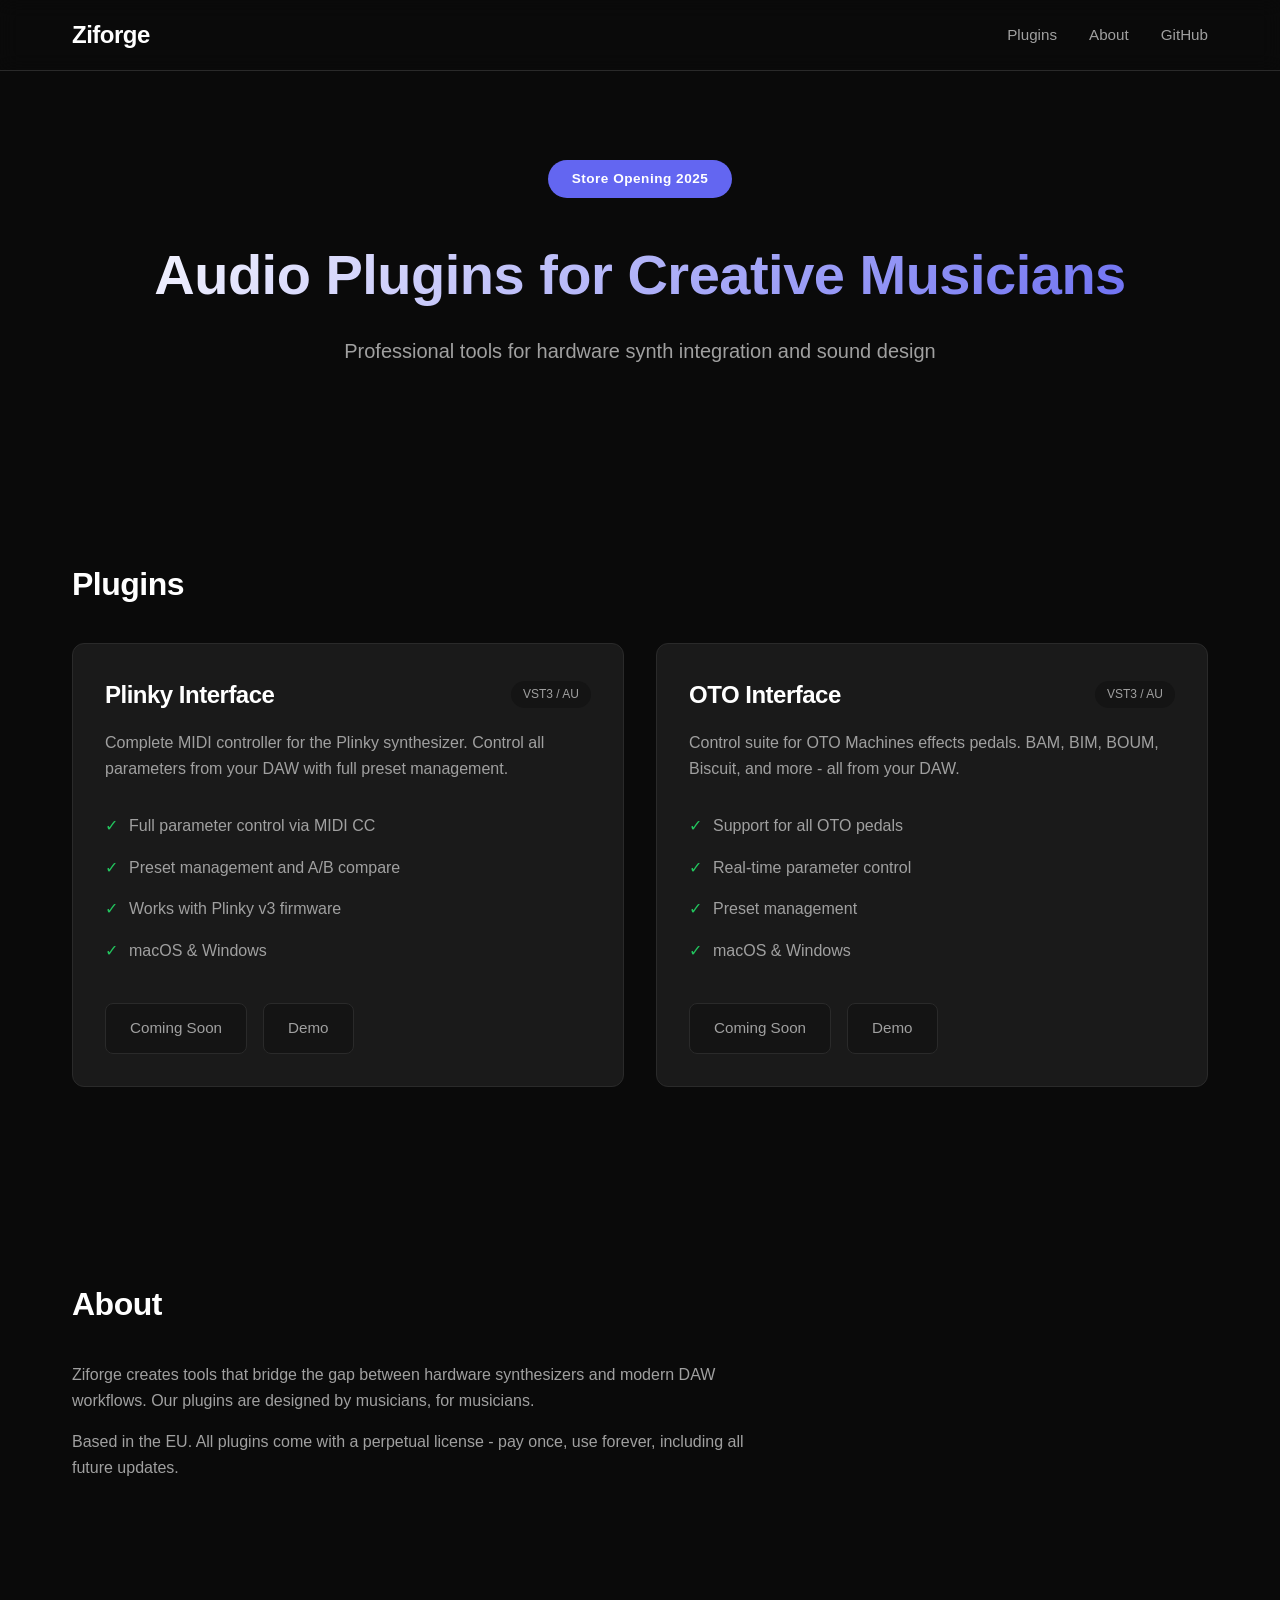
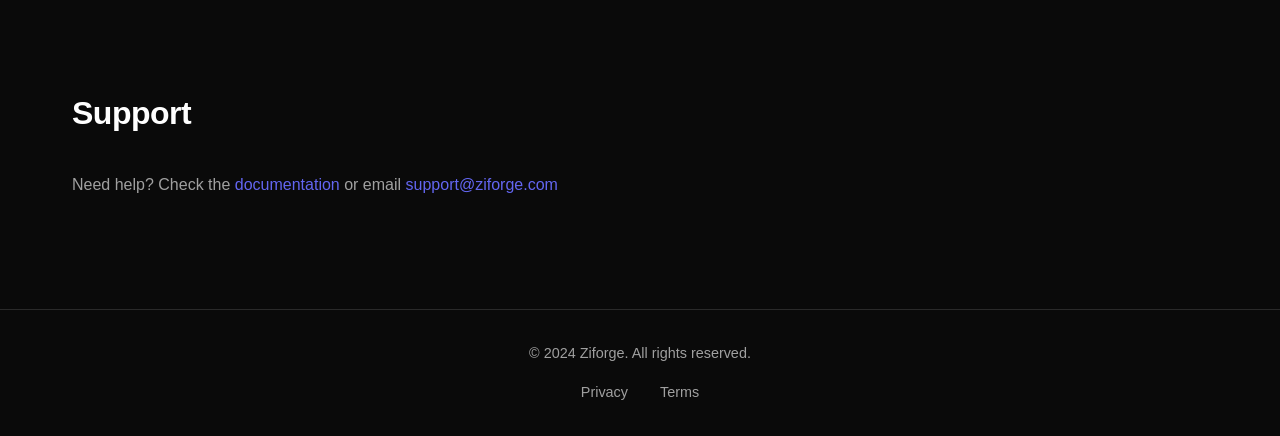
==== index.html @ 27212cb1 "Initial website - Coming Soon - Landing page for Ziforge audio plugins - Plinky Interface and OTO In" ====
<!DOCTYPE html>
<html lang="en">
<head>
    <meta charset="UTF-8">
    <meta name="viewport" content="width=device-width, initial-scale=1.0">
    <title>Ziforge - Audio Plugins</title>
    <meta name="description" content="Professional audio plugins for music production. Plinky Interface, OTO Interface, and more.">
    <link rel="stylesheet" href="style.css">
    <link rel="icon" type="image/svg+xml" href="favicon.svg">
</head>
<body>
    <header>
        <nav>
            <a href="/" class="logo">Ziforge</a>
            <div class="nav-links">
                <a href="#plugins">Plugins</a>
                <a href="#about">About</a>
                <a href="https://github.com/Ziforge" target="_blank">GitHub</a>
            </div>
        </nav>
    </header>

    <main>
        <section class="hero">
            <div class="coming-soon-banner">Store Opening 2025</div>
            <h1>Audio Plugins for Creative Musicians</h1>
            <p>Professional tools for hardware synth integration and sound design</p>
        </section>

        <section id="plugins" class="plugins">
            <h2>Plugins</h2>

            <div class="plugin-grid">
                <!-- Plinky Interface -->
                <div class="plugin-card">
                    <div class="plugin-header">
                        <h3>Plinky Interface</h3>
                        <span class="badge">VST3 / AU</span>
                    </div>
                    <p class="plugin-description">
                        Complete MIDI controller for the Plinky synthesizer.
                        Control all parameters from your DAW with full preset management.
                    </p>
                    <ul class="features">
                        <li>Full parameter control via MIDI CC</li>
                        <li>Preset management and A/B compare</li>
                        <li>Works with Plinky v3 firmware</li>
                        <li>macOS & Windows</li>
                    </ul>
                    <div class="plugin-actions">
                        <a href="#" class="btn btn-disabled" data-product="plinky">Coming Soon</a>
                        <a href="#" class="btn btn-secondary btn-disabled">Demo</a>
                    </div>
                </div>

                <!-- OTO Interface -->
                <div class="plugin-card">
                    <div class="plugin-header">
                        <h3>OTO Interface</h3>
                        <span class="badge">VST3 / AU</span>
                    </div>
                    <p class="plugin-description">
                        Control suite for OTO Machines effects pedals.
                        BAM, BIM, BOUM, Biscuit, and more - all from your DAW.
                    </p>
                    <ul class="features">
                        <li>Support for all OTO pedals</li>
                        <li>Real-time parameter control</li>
                        <li>Preset management</li>
                        <li>macOS & Windows</li>
                    </ul>
                    <div class="plugin-actions">
                        <a href="#" class="btn btn-disabled" data-product="oto">Coming Soon</a>
                        <a href="#" class="btn btn-secondary btn-disabled">Demo</a>
                    </div>
                </div>
            </div>
        </section>

        <section id="about" class="about">
            <h2>About</h2>
            <p>
                Ziforge creates tools that bridge the gap between hardware synthesizers
                and modern DAW workflows. Our plugins are designed by musicians, for musicians.
            </p>
            <p>
                Based in the EU. All plugins come with a perpetual license -
                pay once, use forever, including all future updates.
            </p>
        </section>

        <section class="support">
            <h2>Support</h2>
            <p>
                Need help? Check the <a href="https://github.com/Ziforge">documentation</a>
                or email <a href="mailto:support@ziforge.com">support@ziforge.com</a>
            </p>
        </section>
    </main>

    <footer>
        <p>&copy; 2024 Ziforge. All rights reserved.</p>
        <div class="footer-links">
            <a href="/privacy">Privacy</a>
            <a href="/terms">Terms</a>
        </div>
    </footer>

    <!-- Store not live yet - Paddle.js will be added when ready -->
    <script>
        // All buttons are disabled - store not live yet
        // When ready to launch:
        // 1. Add Paddle.js: <script src="https://cdn.paddle.com/paddle/v2/paddle.js">
        // 2. Initialize with your client token
        // 3. Change btn-disabled to btn-primary
        // 4. Uncomment the checkout code below

        /*
        Paddle.Initialize({ token: 'your_client_token' });

        document.querySelectorAll('[data-product]').forEach(btn => {
            btn.addEventListener('click', (e) => {
                e.preventDefault();
                const product = e.target.dataset.product;
                const priceIds = {
                    plinky: 'pri_XXXXX',
                    oto: 'pri_XXXXX'
                };
                Paddle.Checkout.open({
                    items: [{ priceId: priceIds[product], quantity: 1 }],
                    customData: {
                        plugin: product,
                        product_name: product === 'plinky' ? 'Plinky Interface' : 'OTO Interface'
                    }
                });
            });
        });
        */
    </script>
</body>
</html>
---- style.css ----
/* Ziforge - Clean, Modern Plugin Website */

:root {
    --bg-primary: #0a0a0a;
    --bg-secondary: #141414;
    --bg-card: #1a1a1a;
    --text-primary: #ffffff;
    --text-secondary: #a0a0a0;
    --accent: #6366f1;
    --accent-hover: #818cf8;
    --border: #2a2a2a;
    --success: #22c55e;
}

* {
    margin: 0;
    padding: 0;
    box-sizing: border-box;
}

html {
    scroll-behavior: smooth;
}

body {
    font-family: -apple-system, BlinkMacSystemFont, 'Segoe UI', Roboto, Oxygen, Ubuntu, sans-serif;
    background: var(--bg-primary);
    color: var(--text-primary);
    line-height: 1.6;
}

a {
    color: var(--accent);
    text-decoration: none;
    transition: color 0.2s;
}

a:hover {
    color: var(--accent-hover);
}

/* Navigation */
header {
    position: fixed;
    top: 0;
    left: 0;
    right: 0;
    z-index: 100;
    background: rgba(10, 10, 10, 0.9);
    backdrop-filter: blur(10px);
    border-bottom: 1px solid var(--border);
}

nav {
    max-width: 1200px;
    margin: 0 auto;
    padding: 1rem 2rem;
    display: flex;
    justify-content: space-between;
    align-items: center;
}

.logo {
    font-size: 1.5rem;
    font-weight: 700;
    color: var(--text-primary);
    letter-spacing: -0.5px;
}

.nav-links {
    display: flex;
    gap: 2rem;
}

.nav-links a {
    color: var(--text-secondary);
    font-size: 0.95rem;
}

.nav-links a:hover {
    color: var(--text-primary);
}

/* Main content */
main {
    max-width: 1200px;
    margin: 0 auto;
    padding: 0 2rem;
}

section {
    padding: 6rem 0;
}

h1, h2, h3 {
    font-weight: 600;
    letter-spacing: -0.5px;
}

h2 {
    font-size: 2rem;
    margin-bottom: 2rem;
}

/* Hero */
.hero {
    padding-top: 10rem;
    text-align: center;
}

.hero h1 {
    font-size: 3.5rem;
    margin-bottom: 1rem;
    background: linear-gradient(135deg, var(--text-primary), var(--accent));
    -webkit-background-clip: text;
    -webkit-text-fill-color: transparent;
    background-clip: text;
}

.hero p {
    font-size: 1.25rem;
    color: var(--text-secondary);
    max-width: 600px;
    margin: 0 auto;
}

/* Plugin Grid */
.plugin-grid {
    display: grid;
    grid-template-columns: repeat(auto-fit, minmax(350px, 1fr));
    gap: 2rem;
}

.plugin-card {
    background: var(--bg-card);
    border: 1px solid var(--border);
    border-radius: 12px;
    padding: 2rem;
    transition: transform 0.2s, border-color 0.2s;
}

.plugin-card:hover {
    transform: translateY(-4px);
    border-color: var(--accent);
}

.plugin-header {
    display: flex;
    justify-content: space-between;
    align-items: center;
    margin-bottom: 1rem;
}

.plugin-header h3 {
    font-size: 1.5rem;
}

.badge {
    background: var(--bg-secondary);
    color: var(--text-secondary);
    padding: 0.25rem 0.75rem;
    border-radius: 20px;
    font-size: 0.75rem;
    font-weight: 500;
}

.plugin-description {
    color: var(--text-secondary);
    margin-bottom: 1.5rem;
}

.features {
    list-style: none;
    margin-bottom: 2rem;
}

.features li {
    padding: 0.5rem 0;
    padding-left: 1.5rem;
    position: relative;
    color: var(--text-secondary);
}

.features li::before {
    content: "✓";
    position: absolute;
    left: 0;
    color: var(--success);
}

.plugin-actions {
    display: flex;
    gap: 1rem;
}

/* Buttons */
.btn {
    display: inline-block;
    padding: 0.75rem 1.5rem;
    border-radius: 8px;
    font-weight: 500;
    font-size: 0.95rem;
    transition: all 0.2s;
    cursor: pointer;
    border: none;
}

.btn-primary {
    background: var(--accent);
    color: white;
}

.btn-primary:hover {
    background: var(--accent-hover);
    color: white;
}

.btn-secondary {
    background: transparent;
    border: 1px solid var(--border);
    color: var(--text-primary);
}

.btn-secondary:hover {
    border-color: var(--text-secondary);
    background: var(--bg-secondary);
    color: var(--text-primary);
}

.btn-disabled {
    background: var(--bg-secondary);
    color: var(--text-secondary);
    cursor: not-allowed;
    pointer-events: none;
    border: 1px solid var(--border);
}

/* Coming Soon Banner */
.coming-soon-banner {
    display: inline-block;
    background: var(--accent);
    color: white;
    padding: 0.5rem 1.5rem;
    border-radius: 20px;
    font-size: 0.85rem;
    font-weight: 600;
    margin-bottom: 2rem;
    letter-spacing: 0.5px;
}

/* About & Support */
.about, .support {
    max-width: 700px;
}

.about p, .support p {
    color: var(--text-secondary);
    margin-bottom: 1rem;
}

/* Footer */
footer {
    border-top: 1px solid var(--border);
    padding: 2rem;
    text-align: center;
    color: var(--text-secondary);
    font-size: 0.9rem;
}

.footer-links {
    margin-top: 1rem;
    display: flex;
    justify-content: center;
    gap: 2rem;
}

.footer-links a {
    color: var(--text-secondary);
}

/* Responsive */
@media (max-width: 768px) {
    .hero h1 {
        font-size: 2.5rem;
    }

    .hero p {
        font-size: 1rem;
    }

    .plugin-grid {
        grid-template-columns: 1fr;
    }

    nav {
        padding: 1rem;
    }

    .nav-links {
        gap: 1rem;
    }

    section {
        padding: 4rem 0;
    }
}
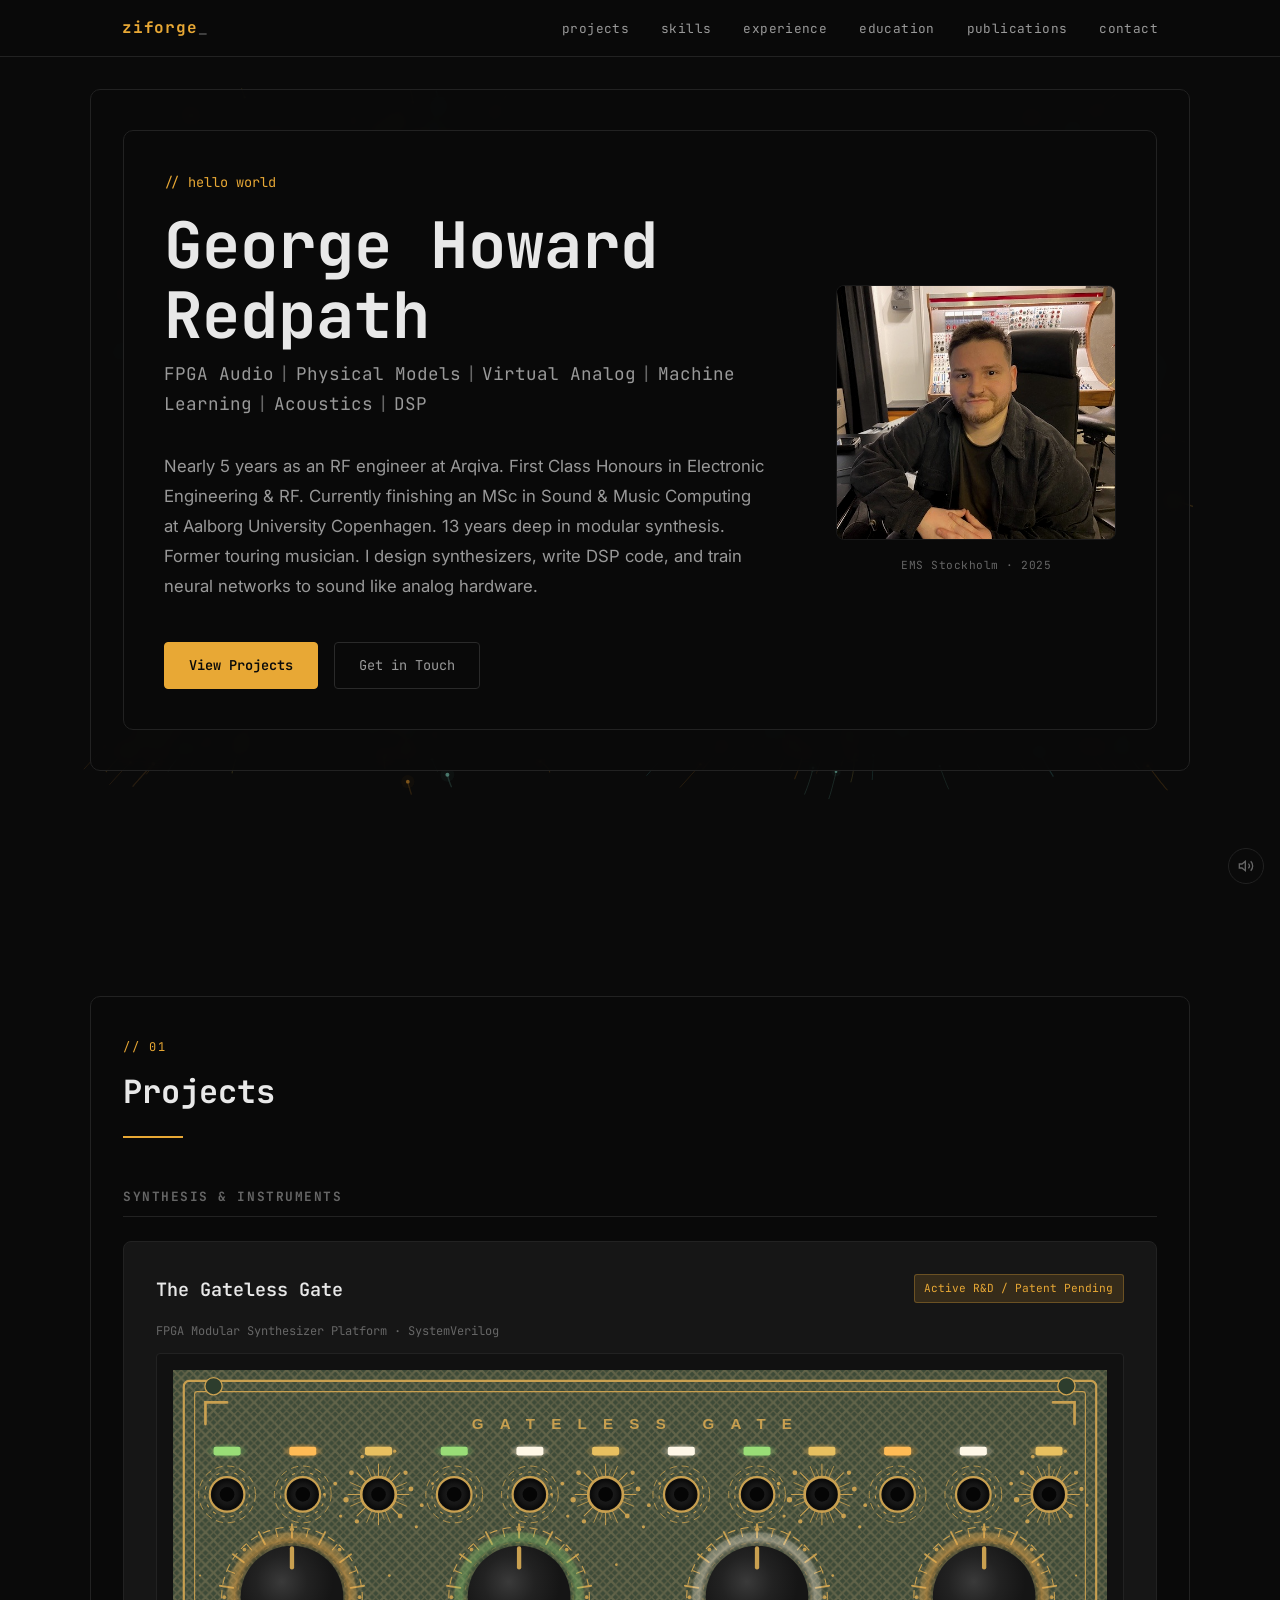
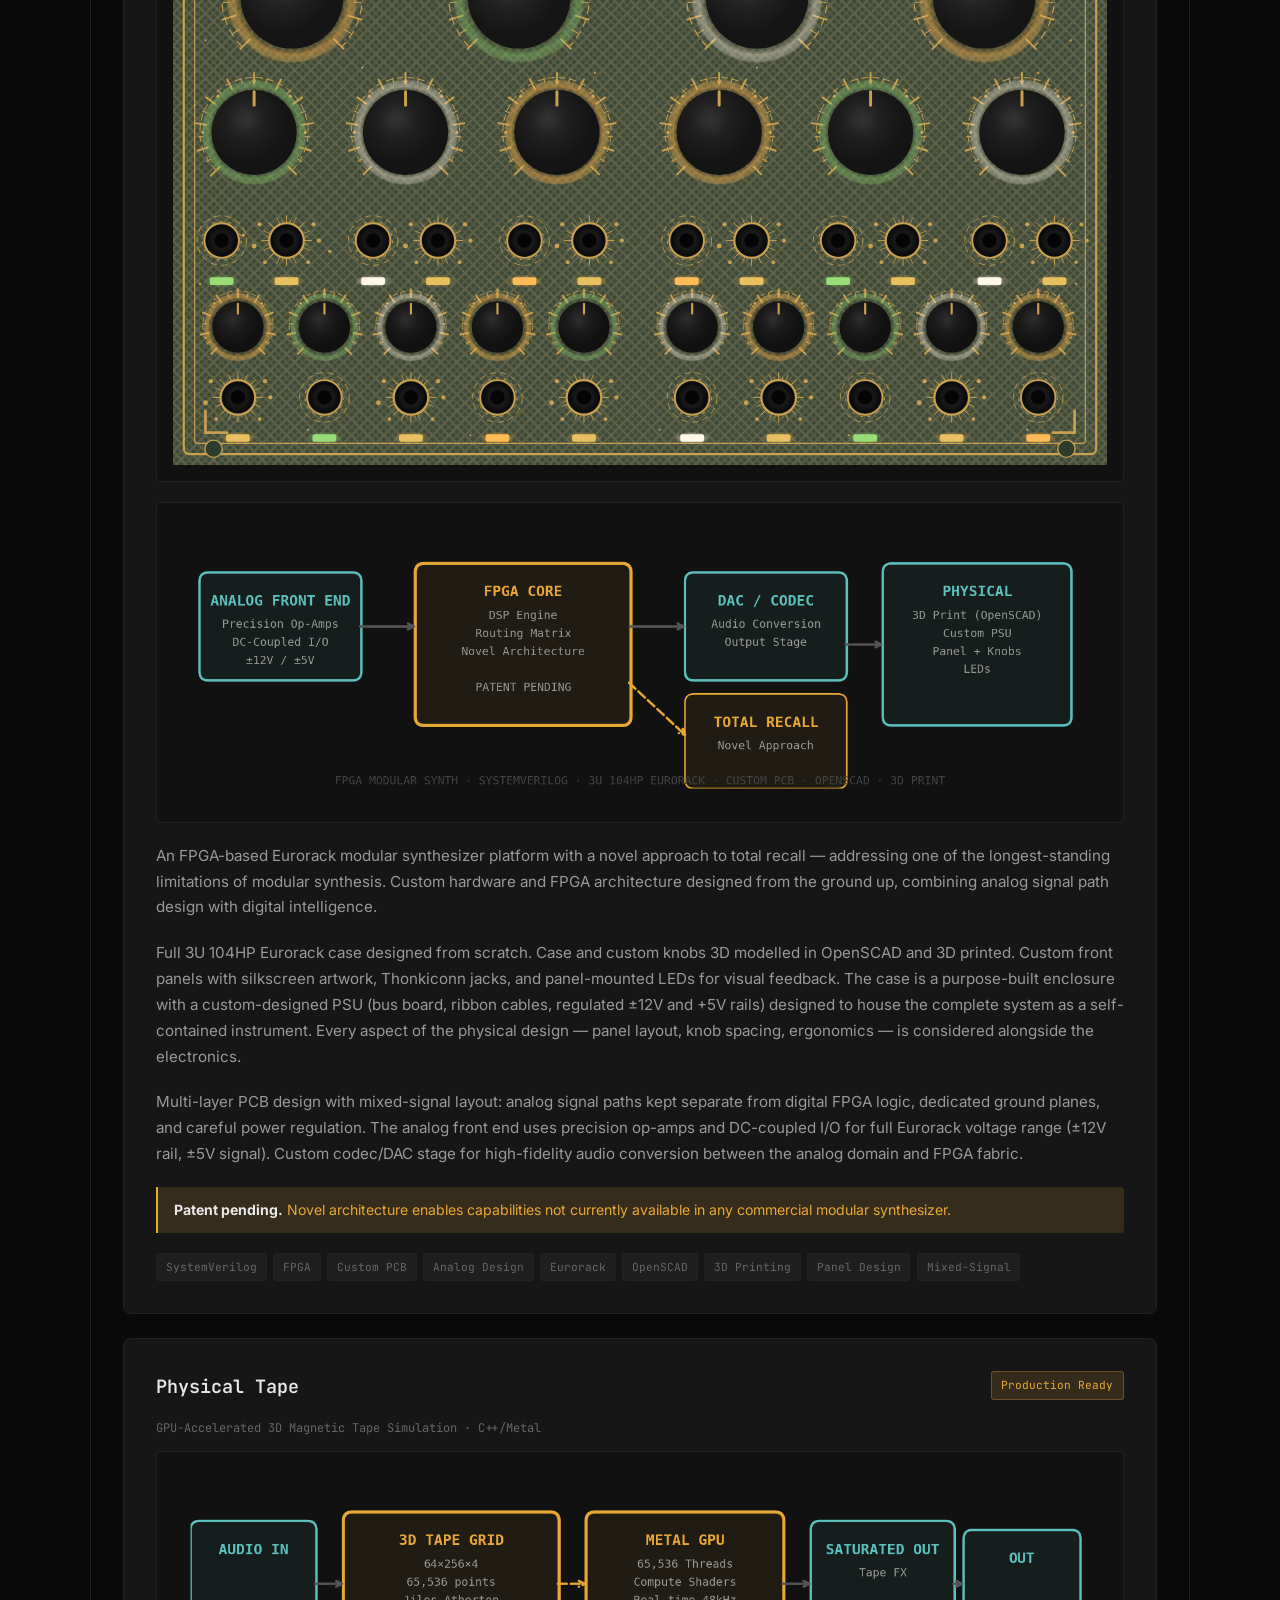
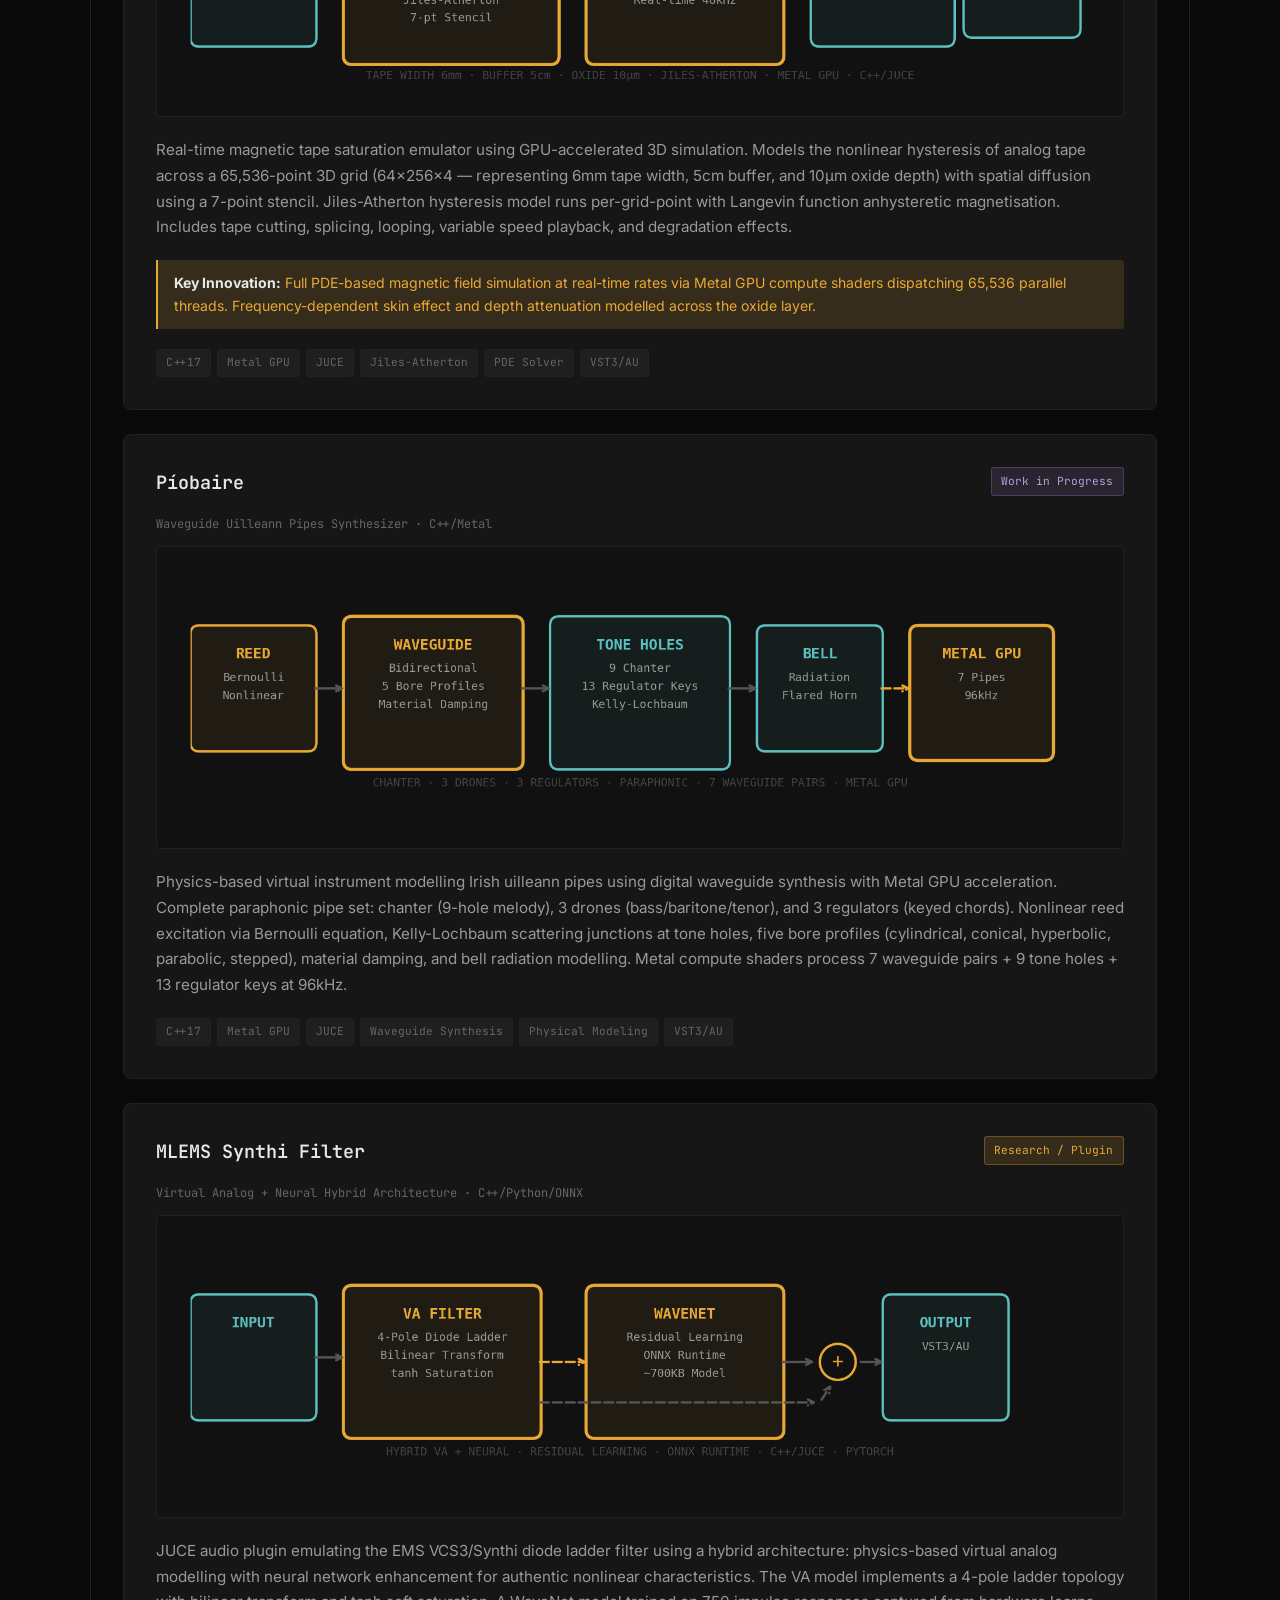
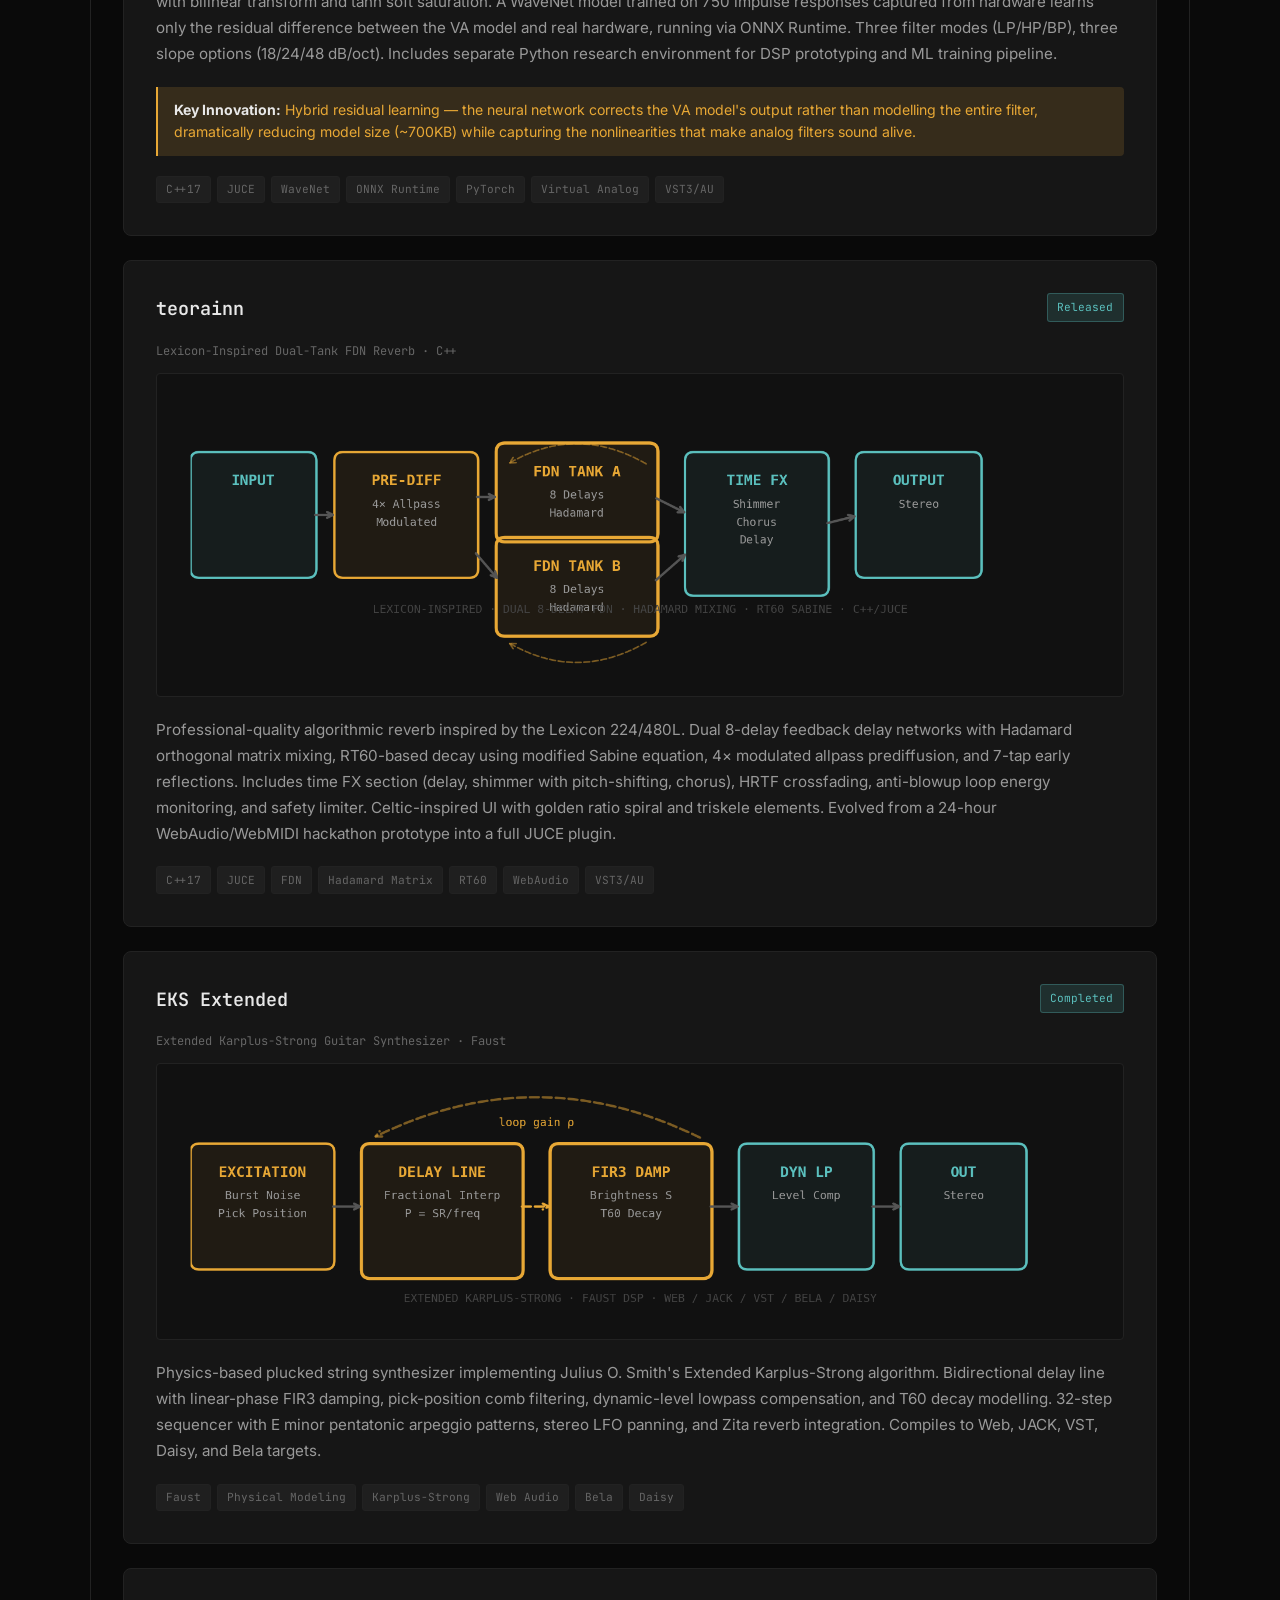
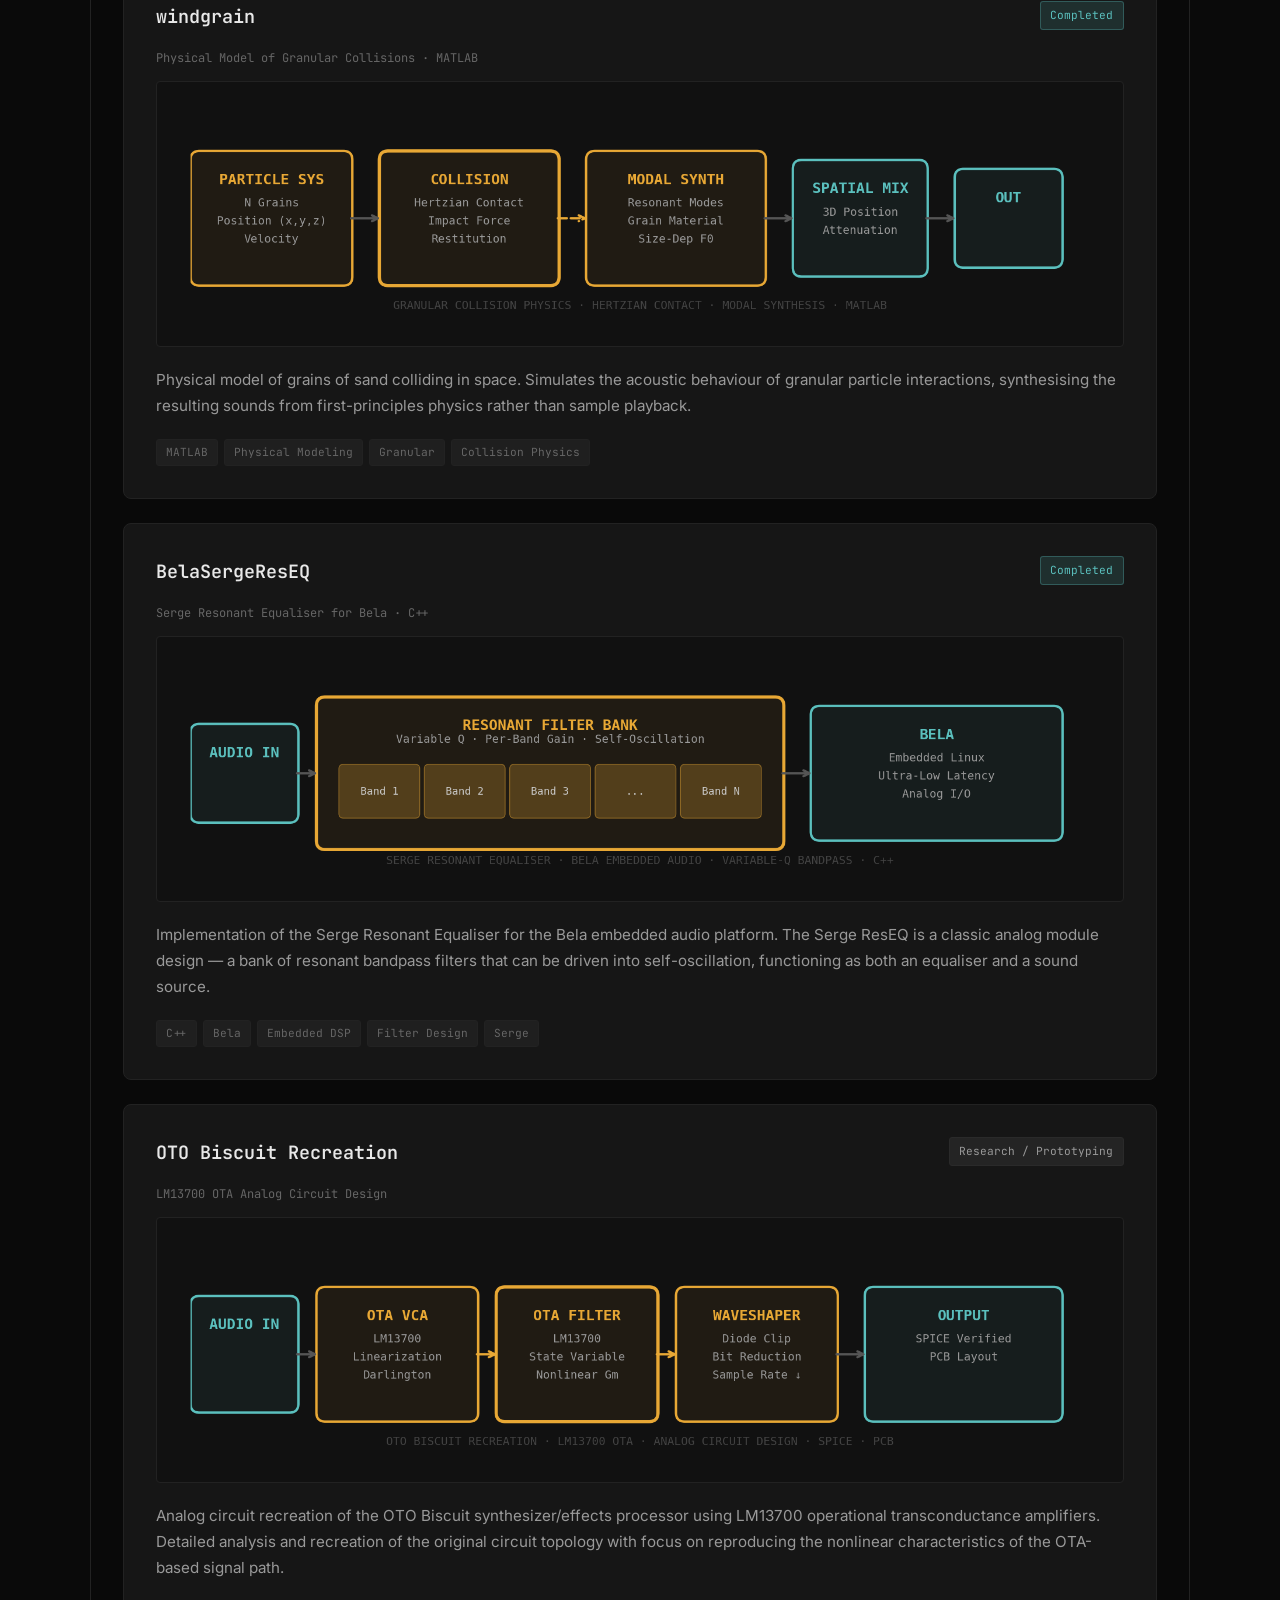
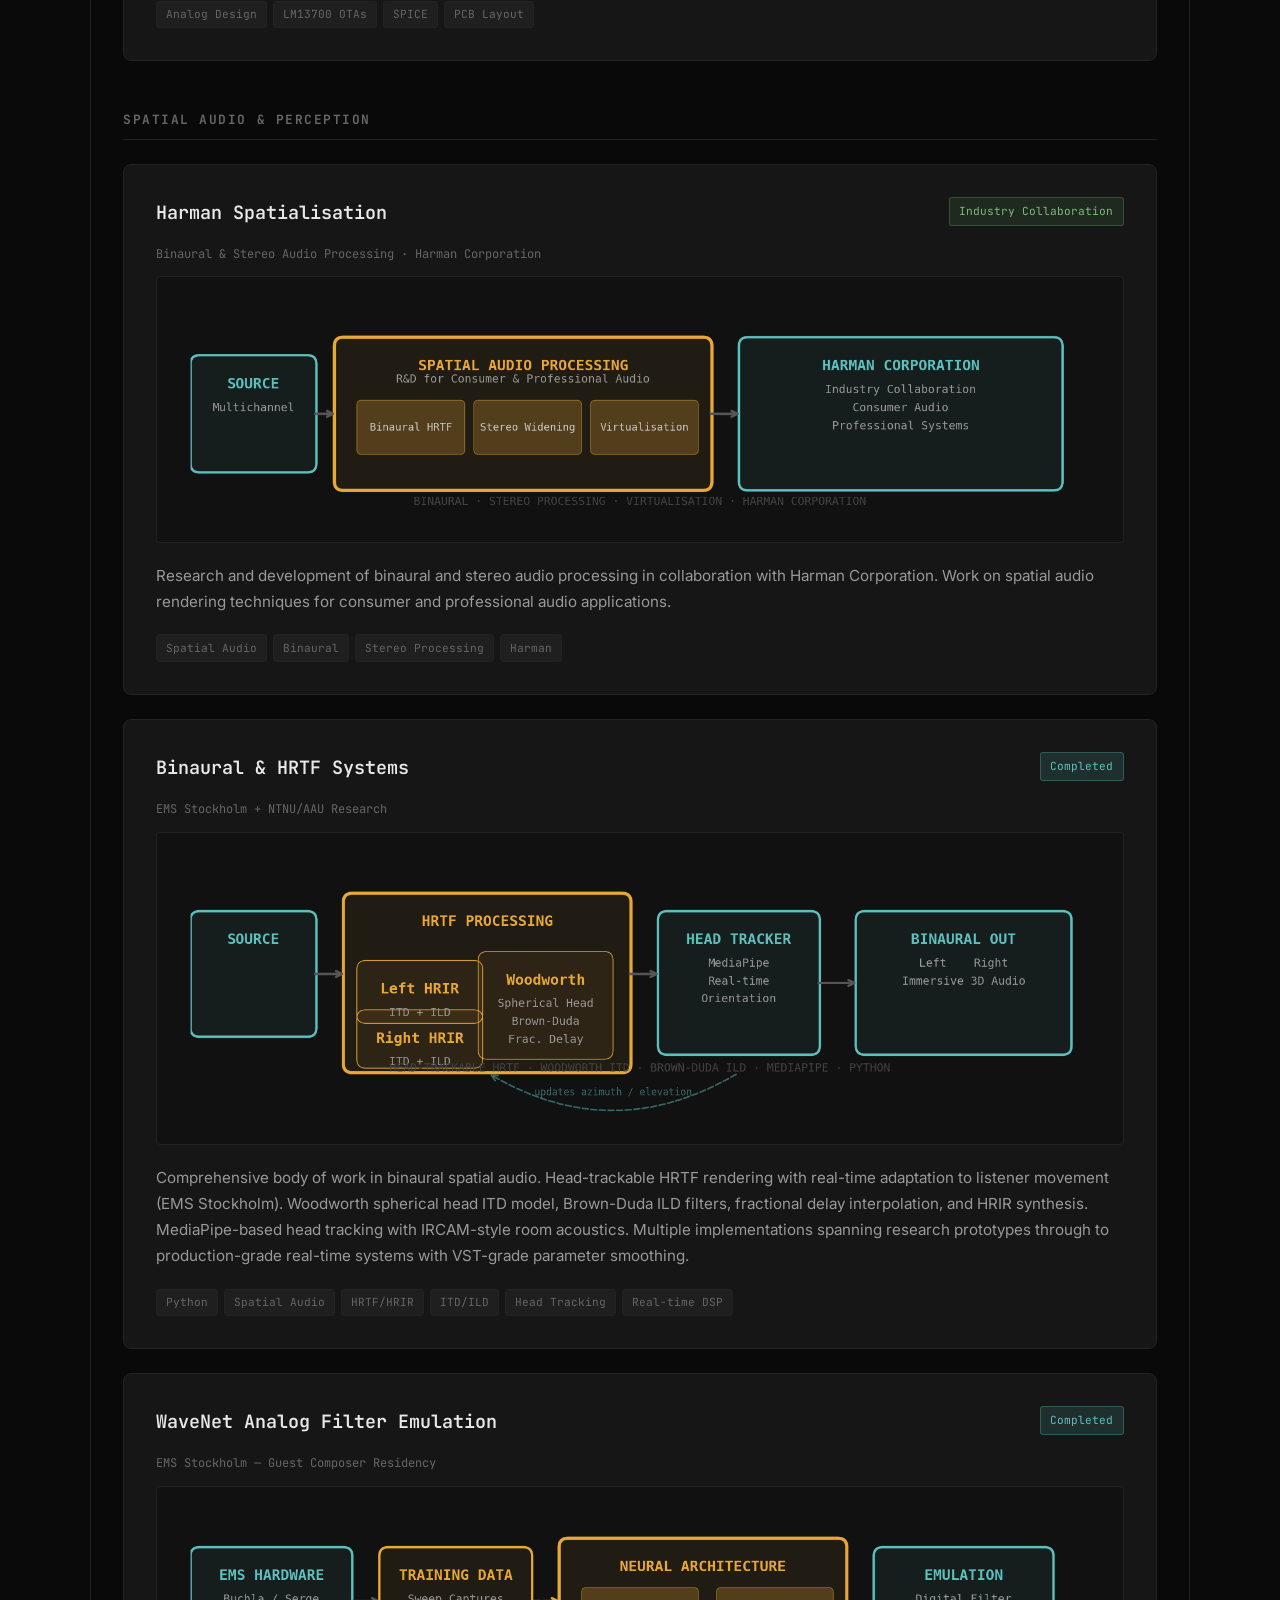
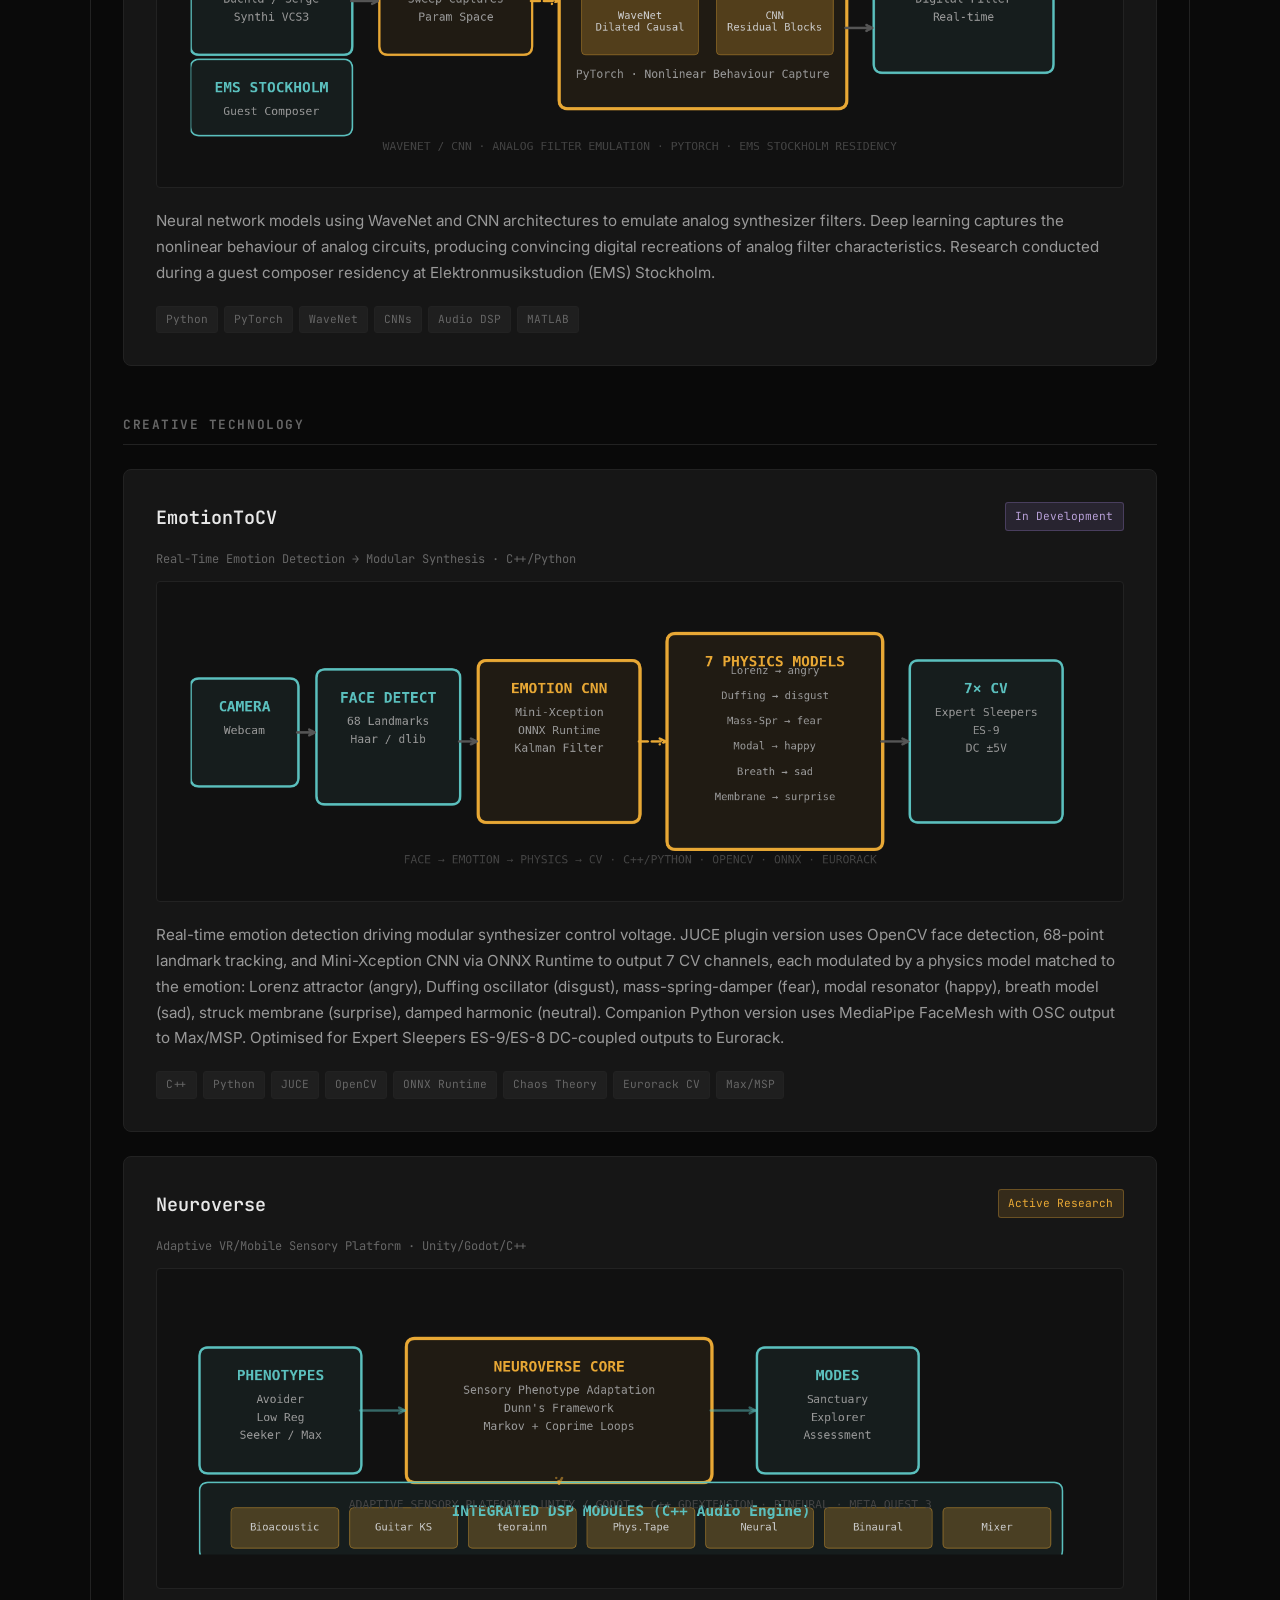
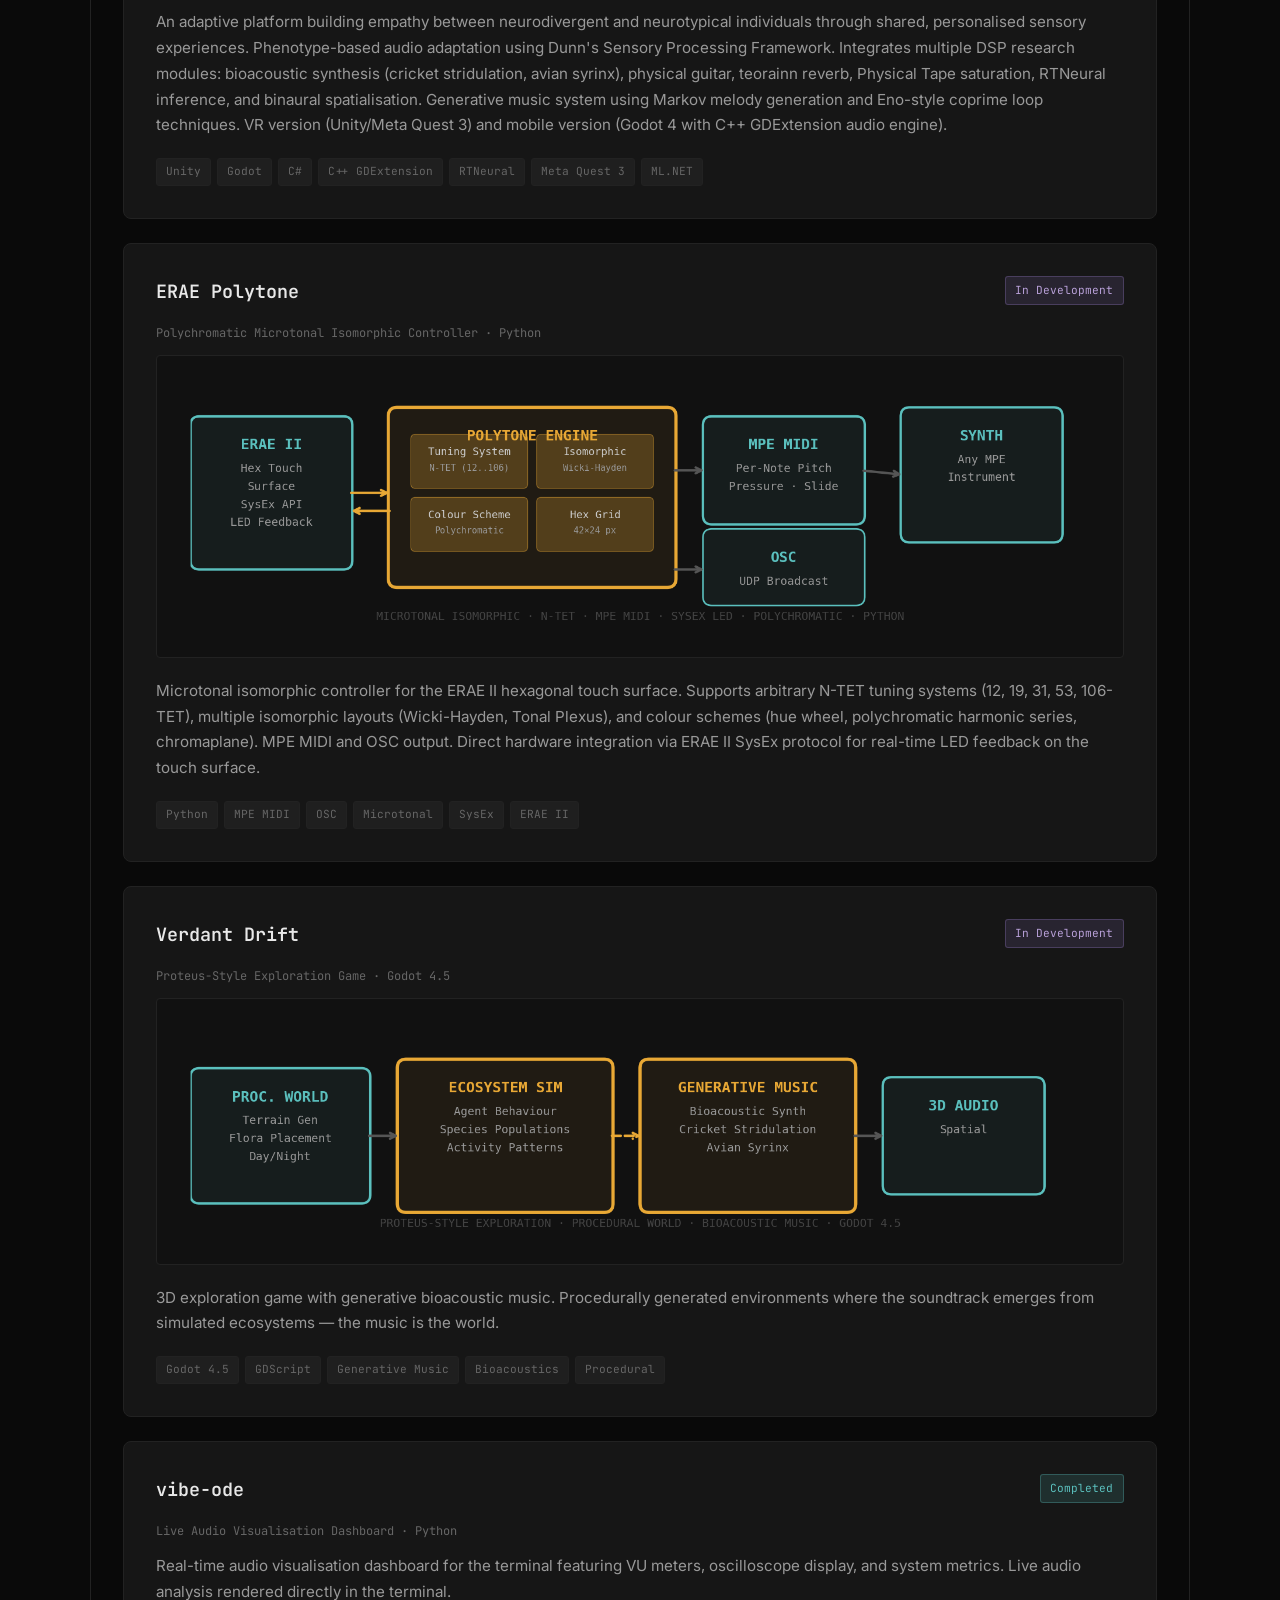
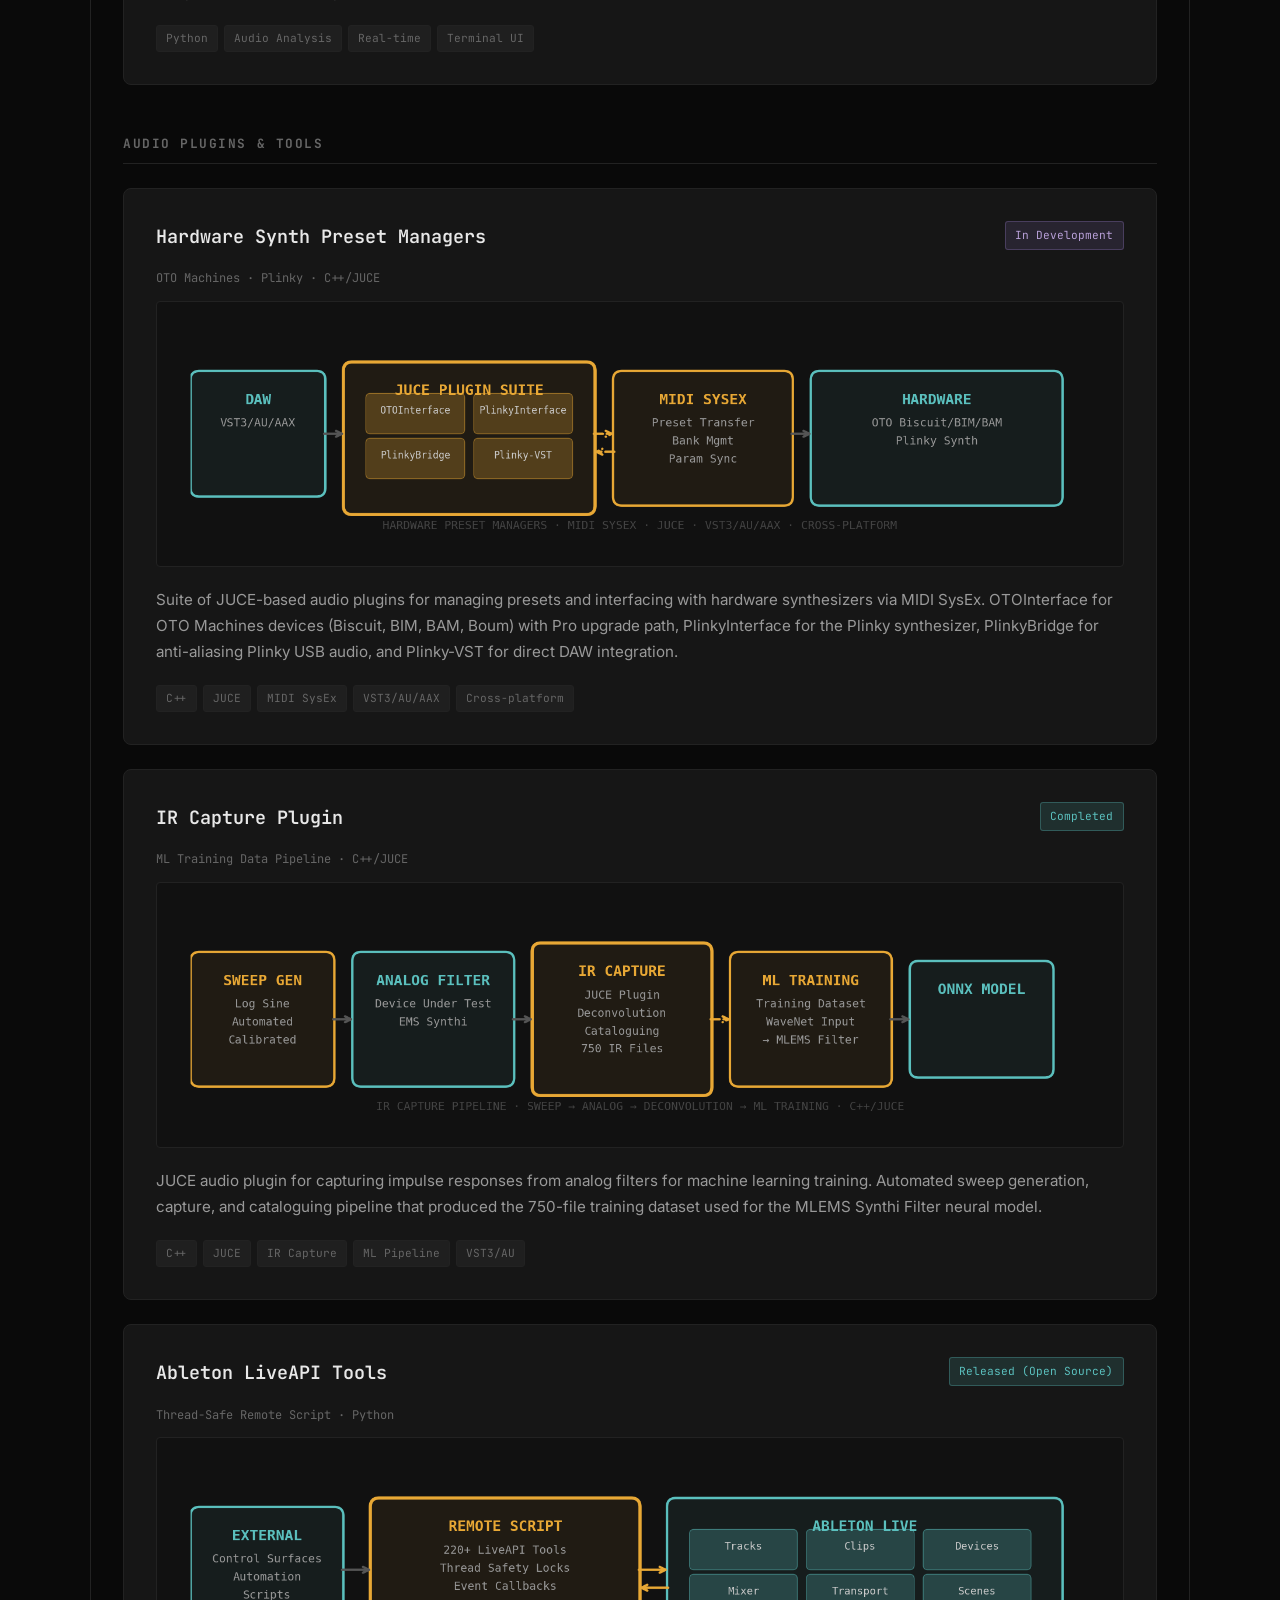
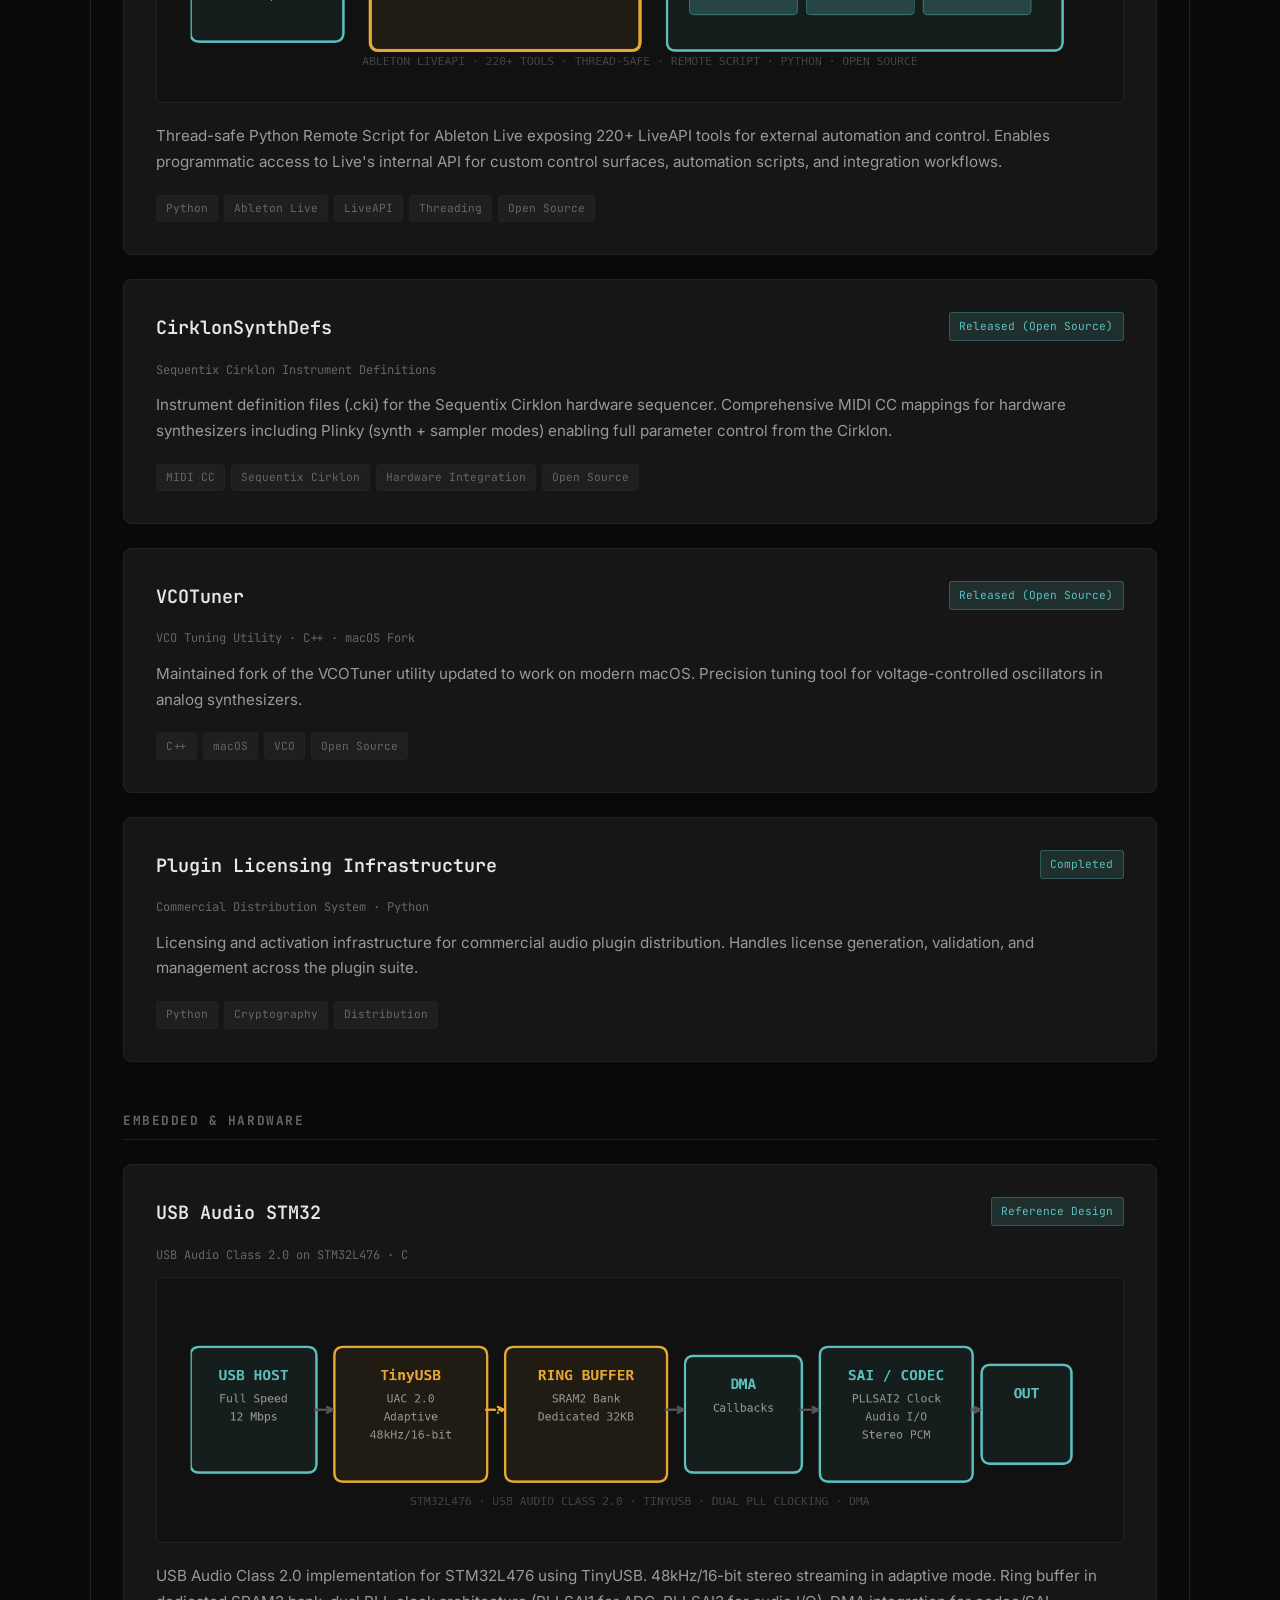
==== commit 0d710766: "Initial commit: portfolio site with boid flocking + physical audio synthesis Dark-themed portfolio s" ====
--- a/index.html
+++ b/index.html
@@ -1,141 +1,1677 @@
 <!DOCTYPE html>
 <html lang="en">
 <head>
-    <meta charset="UTF-8">
-    <meta name="viewport" content="width=device-width, initial-scale=1.0">
-    <title>Ziforge - Audio Plugins</title>
-    <meta name="description" content="Professional audio plugins for music production. Plinky Interface, OTO Interface, and more.">
-    <link rel="stylesheet" href="style.css">
-    <link rel="icon" type="image/svg+xml" href="favicon.svg">
+  <meta charset="UTF-8">
+  <meta name="viewport" content="width=device-width, initial-scale=1.0">
+  <title>George Howard Redpath — FPGA Audio Engineer | DSP Researcher | Instrument Designer</title>
+  <meta name="description" content="Portfolio of George Howard Redpath — FPGA audio engineering, DSP research, physical modeling synthesis, and instrument design.">
+
+  <!-- Fonts -->
+  <link rel="preconnect" href="https://fonts.googleapis.com">
+  <link rel="preconnect" href="https://fonts.gstatic.com" crossorigin>
+  <link href="https://fonts.googleapis.com/css2?family=Inter:wght@400;500;600&family=JetBrains+Mono:wght@400;500;600;700&display=swap" rel="stylesheet">
+
+  <!-- Styles -->
+  <link rel="stylesheet" href="style.css">
+
+  <!-- Favicon (replace with your own) -->
+  <link rel="icon" href="data:image/svg+xml,<svg xmlns='http://www.w3.org/2000/svg' viewBox='0 0 100 100'><text y='.9em' font-size='90'>⚡</text></svg>">
 </head>
 <body>
-    <header>
-        <nav>
-            <a href="/" class="logo">Ziforge</a>
-            <div class="nav-links">
-                <a href="#plugins">Plugins</a>
-                <a href="#about">About</a>
-                <a href="https://github.com/Ziforge" target="_blank">GitHub</a>
-            </div>
-        </nav>
-    </header>
-
-    <main>
-        <section class="hero">
-            <div class="coming-soon-banner">Store Opening 2025</div>
-            <h1>Audio Plugins for Creative Musicians</h1>
-            <p>Professional tools for hardware synth integration and sound design</p>
-        </section>
-
-        <section id="plugins" class="plugins">
-            <h2>Plugins</h2>
-
-            <div class="plugin-grid">
-                <!-- Plinky Interface -->
-                <div class="plugin-card">
-                    <div class="plugin-header">
-                        <h3>Plinky Interface</h3>
-                        <span class="badge">VST3 / AU</span>
-                    </div>
-                    <p class="plugin-description">
-                        Complete MIDI controller for the Plinky synthesizer.
-                        Control all parameters from your DAW with full preset management.
-                    </p>
-                    <ul class="features">
-                        <li>Full parameter control via MIDI CC</li>
-                        <li>Preset management and A/B compare</li>
-                        <li>Works with Plinky v3 firmware</li>
-                        <li>macOS & Windows</li>
-                    </ul>
-                    <div class="plugin-actions">
-                        <a href="#" class="btn btn-disabled" data-product="plinky">Coming Soon</a>
-                        <a href="#" class="btn btn-secondary btn-disabled">Demo</a>
-                    </div>
-                </div>
-
-                <!-- OTO Interface -->
-                <div class="plugin-card">
-                    <div class="plugin-header">
-                        <h3>OTO Interface</h3>
-                        <span class="badge">VST3 / AU</span>
-                    </div>
-                    <p class="plugin-description">
-                        Control suite for OTO Machines effects pedals.
-                        BAM, BIM, BOUM, Biscuit, and more - all from your DAW.
-                    </p>
-                    <ul class="features">
-                        <li>Support for all OTO pedals</li>
-                        <li>Real-time parameter control</li>
-                        <li>Preset management</li>
-                        <li>macOS & Windows</li>
-                    </ul>
-                    <div class="plugin-actions">
-                        <a href="#" class="btn btn-disabled" data-product="oto">Coming Soon</a>
-                        <a href="#" class="btn btn-secondary btn-disabled">Demo</a>
-                    </div>
-                </div>
-            </div>
-        </section>
-
-        <section id="about" class="about">
-            <h2>About</h2>
-            <p>
-                Ziforge creates tools that bridge the gap between hardware synthesizers
-                and modern DAW workflows. Our plugins are designed by musicians, for musicians.
-            </p>
-            <p>
-                Based in the EU. All plugins come with a perpetual license -
-                pay once, use forever, including all future updates.
-            </p>
-        </section>
-
-        <section class="support">
-            <h2>Support</h2>
-            <p>
-                Need help? Check the <a href="https://github.com/Ziforge">documentation</a>
-                or email <a href="mailto:support@ziforge.com">support@ziforge.com</a>
-            </p>
-        </section>
-    </main>
-
-    <footer>
-        <p>&copy; 2024 Ziforge. All rights reserved.</p>
-        <div class="footer-links">
-            <a href="/privacy">Privacy</a>
-            <a href="/terms">Terms</a>
-        </div>
-    </footer>
-
-    <!-- Store not live yet - Paddle.js will be added when ready -->
-    <script>
-        // All buttons are disabled - store not live yet
-        // When ready to launch:
-        // 1. Add Paddle.js: <script src="https://cdn.paddle.com/paddle/v2/paddle.js">
-        // 2. Initialize with your client token
-        // 3. Change btn-disabled to btn-primary
-        // 4. Uncomment the checkout code below
-
-        /*
-        Paddle.Initialize({ token: 'your_client_token' });
-
-        document.querySelectorAll('[data-product]').forEach(btn => {
-            btn.addEventListener('click', (e) => {
-                e.preventDefault();
-                const product = e.target.dataset.product;
-                const priceIds = {
-                    plinky: 'pri_XXXXX',
-                    oto: 'pri_XXXXX'
-                };
-                Paddle.Checkout.open({
-                    items: [{ priceId: priceIds[product], quantity: 1 }],
-                    customData: {
-                        plugin: product,
-                        product_name: product === 'plinky' ? 'Plinky Interface' : 'OTO Interface'
-                    }
-                });
-            });
-        });
-        */
-    </script>
+
+  <!-- Background canvas -->
+  <canvas id="bg-canvas"></canvas>
+  <!-- Audio toggle -->
+  <button id="audio-toggle" title="Toggle sound" style="position:fixed;bottom:1rem;right:1rem;z-index:50;background:rgba(10,10,10,0.8);border:1px solid #222;border-radius:50%;width:36px;height:36px;display:flex;align-items:center;justify-content:center;cursor:pointer;color:#666;transition:color 0.2s,border-color 0.2s;">
+    <svg id="audio-icon" viewBox="0 0 24 24" width="16" height="16" fill="none" stroke="currentColor" stroke-width="2"><path d="M11 5L6 9H2v6h4l5 4V5z"/><path d="M19.07 4.93a10 10 0 010 14.14"/><path d="M15.54 8.46a5 5 0 010 7.07"/></svg>
+  </button>
+  <script>
+  (function(){
+    var canvas = document.getElementById('bg-canvas');
+    var ctx = canvas.getContext('2d');
+    var W, H, fc = 0;
+    var boids = [];
+    var callEffects = [];
+    var mouseX = -9999, mouseY = -9999;
+
+    // ===== BOID PARAMETERS =====
+    var COUNT = 350, TRAIL = 10;
+    var MAX_SPEED = 3.5, MAX_FORCE = 0.15;
+    var SEP_DIST = 30, ALI_DIST = 80, COH_DIST = 120;
+    var SEP_W = 2.0, ALI_W = 1.0, COH_W = 0.8;
+    var MOUSE_DIST = 250, MOUSE_W = 1.5;
+    var EDGE_M = 60, EDGE_F = 0.3;
+    var PI = Math.PI, TAU = PI * 2;
+
+    var COLORS = [[232,168,53],[210,140,40],[91,192,190],[120,200,180],[200,180,80],[180,120,50]];
+
+    // ===== BIRD SPECIES (from Verdant Drift Mindlin-Laje syrinx model) =====
+    var SPECIES = [
+      { name:'blackbird', freq:2200, dur:0.45,
+        alpha:function(t){ return 0.4 + Math.sin(t*25)*0.01; },
+        beta:function(t){ var e=t<0.1?t/0.1:t>0.85?(1-t)/0.15:1; return 0.45*e; }},
+      { name:'great_tit', freq:4500, dur:0.35,
+        alpha:function(t){ return (t*6%1)<0.4 ? 0.5 : 0.25; },
+        beta:function(t){ var p=t*6%1; var ne=p<0.35?Math.sin(p/0.35*PI):0; var e=t<0.08?t/0.08:t>0.9?(1-t)/0.1:1; return 0.4*ne*e; }},
+      { name:'wren', freq:5500, dur:0.5,
+        alpha:function(t){ return 0.45+Math.sin(t*350)*0.08; },
+        beta:function(t){ var e=t<0.05?t/0.05:t>0.8?(1-t)/0.2:1; return 0.5*e; }},
+      { name:'robin', freq:3800, dur:0.25,
+        alpha:function(t){ var n=Math.floor(t*5); var w=t*5%1; return [0.45,0.35,0.5,0.3,0.42][Math.min(n,4)]+Math.sin(w*TAU)*0.03; },
+        beta:function(t){ var n=Math.floor(t*5); var w=t*5%1; return [0.4,0.35,0.45,0.3,0.4][Math.min(n,4)]*Math.sin(w*PI); }},
+      { name:'wood_pigeon', freq:500, dur:0.7,
+        alpha:function(t){ var n=Math.floor(t*5); return [0.15,0.25,0.15,0.12,0.12][Math.min(n,4)]; },
+        beta:function(t){ var n=Math.floor(t*5); var w=t*5%1; return [0.3,0.5,0.3,0.25,0.25][Math.min(n,4)]*Math.sin(w*PI); }}
+    ];
+
+    // ===== AUDIO SYSTEM =====
+    var audioCtx=null, masterGain=null, audioReady=false, muted=false;
+    var birdBuffers=[], cricketBuf=null;
+    var lastBirdTime=0, lastCricketTime=0;
+
+    // Mindlin-Laje syrinx acceleration: dy/dt = -a*x - b*x*|x| - x^3 + b*g*sign(x)*y^2
+    function SA(x,y,a,b,g){ return -a*x - b*x*Math.abs(x) - x*x*x + b*g*(x>=0?1:-1)*y*y; }
+
+    function rk4Step(x,y,a,b,g,dt){
+      // Proper RK4 for coupled ODE: dx/dt=y, dy/dt=SA(x,y,a,b,g)
+      var k1x=y, k1y=SA(x,y,a,b,g);
+      var k2x=y+0.5*dt*k1y, k2y=SA(x+0.5*dt*k1x,y+0.5*dt*k1y,a,b,g);
+      var k3x=y+0.5*dt*k2y, k3y=SA(x+0.5*dt*k2x,y+0.5*dt*k2y,a,b,g);
+      var k4x=y+dt*k3y, k4y=SA(x+dt*k3x,y+dt*k3y,a,b,g);
+      return {
+        x: x+(dt/6)*(k1x+2*k2x+2*k3x+k4x),
+        y: y+(dt/6)*(k1y+2*k2y+2*k3y+k4y)
+      };
+    }
+
+    function synthBird(sp){
+      var sr=audioCtx.sampleRate, n=Math.floor(sp.dur*sr);
+      var buf=audioCtx.createBuffer(1,n,sr), data=buf.getChannelData(0);
+      // Single labium — dual labia with opposite phases cancel out
+      // Output velocity (y) not position, matching Godot model
+      var x=0.01, y=0, gamma=0.15, steps=8;
+      var peak=0;
+      for(var i=0;i<n;i++){
+        var t=i/n, alpha=sp.alpha(t), beta=sp.beta(t);
+        var omega=TAU*sp.freq, sdt=(1/sr)*omega/steps;
+        for(var s=0;s<steps;s++){
+          var r=rk4Step(x,y,alpha,beta,gamma,sdt);
+          x=r.x; y=r.y;
+        }
+        x=Math.max(-10,Math.min(10,x)); y=Math.max(-10,Math.min(10,y));
+        var env=1; if(t<0.08)env=t/0.08; if(t>0.85)env=(1-t)/0.15;
+        var sample=y*env;
+        sample+=(Math.random()-0.5)*0.005*beta;
+        data[i]=sample;
+        if(Math.abs(sample)>peak) peak=Math.abs(sample);
+      }
+      // Normalize to 0.5 peak
+      if(peak>0.001) for(var i=0;i<n;i++) data[i]*=0.5/peak;
+      // Fallback: if model produced silence, generate FM chirp
+      if(peak<=0.001){
+        for(var i=0;i<n;i++){
+          var t=i/n, env2=Math.sin(t*PI);
+          var mod=Math.sin(TAU*sp.freq*0.5*t*sp.dur+Math.sin(TAU*sp.freq*2*t*sp.dur)*0.3);
+          data[i]=mod*env2*0.4;
+        }
+      }
+      return buf;
+    }
+
+    function synthCricket(){
+      // Cricket stridulation: tooth-strike impulses through wing membrane resonator
+      // From Verdant Drift InsectStridulationModel — 4500Hz, Q=25, 4 pulses/chirp
+      var sr=audioCtx.sampleRate, dur=0.35, n=Math.floor(dur*sr);
+      var buf=audioCtx.createBuffer(1,n,sr), data=buf.getChannelData(0);
+      var wingF=4500+Math.random()*300, wingQ=25;
+      var w1=0,w2=0, pulses=4, pDur=dur/(pulses*2.5);
+      for(var i=0;i<n;i++){
+        var t=i/sr;
+        // Generate tooth-strike impulses
+        var imp=0, pIdx=Math.floor(t/pDur), within=(t%pDur)/pDur;
+        if(pIdx%2===0 && pIdx<pulses*2){
+          var filePos=(pIdx/2)/pulses;
+          if(within<0.15) imp=Math.sin(within/0.15*PI)*Math.sin(filePos*PI)*(0.8+Math.random()*0.4);
+        }
+        // Wing membrane bandpass resonator (biquad)
+        var om=TAU*wingF/sr, al=Math.sin(om)/(2*wingQ);
+        var b0=al/(1+al), b2=-al/(1+al), a1=-2*Math.cos(om)/(1+al), a2=(1-al)/(1+al);
+        var out=b0*imp+w1; w1=-a1*out+w2; w2=b2*imp-a2*out;
+        var cEnv=Math.sin(t/dur*PI); // chirp envelope
+        data[i]=Math.tanh(out*2)*0.5*cEnv;
+      }
+      return buf;
+    }
+
+    function initAudio(){
+      try{
+        audioCtx=new(window.AudioContext||window.webkitAudioContext)();
+        masterGain=audioCtx.createGain();
+        masterGain.gain.value=0.35;
+        masterGain.connect(audioCtx.destination);
+        audioCtx.resume();
+        // Generate 2 variations per bird species
+        for(var s=0;s<SPECIES.length;s++){
+          birdBuffers.push(synthBird(SPECIES[s]));
+          // Second variation with slight pitch shift
+          var sp2=Object.assign({},SPECIES[s]);
+          sp2.freq=SPECIES[s].freq*(0.92+Math.random()*0.16);
+          birdBuffers.push(synthBird(sp2));
+        }
+        // Generate 3 cricket variations
+        for(var c=0;c<3;c++) birdBuffers.push(null); // placeholder
+        cricketBuf=synthCricket();
+        audioReady=true;
+      }catch(e){}
+    }
+
+    function playBird(b){
+      if(!audioReady||muted)return;
+      var idx=Math.floor(Math.random()*SPECIES.length)*2+Math.floor(Math.random()*2);
+      if(!birdBuffers[idx])return;
+      var src=audioCtx.createBufferSource(); src.buffer=birdBuffers[idx];
+      var g=audioCtx.createGain(); g.gain.value=0.12+Math.random()*0.12;
+      var pan=audioCtx.createStereoPanner(); pan.pan.value=Math.max(-1,Math.min(1,(b.x/W)*2-1));
+      src.playbackRate.value=0.9+Math.random()*0.2;
+      src.connect(g); g.connect(pan); pan.connect(masterGain); src.start();
+      // Visual feedback
+      b.singing=90;
+      callEffects.push({x:b.x,y:b.y,frame:fc,color:b.color,type:'bird'});
+    }
+
+    function playCricket(cx,cy){
+      if(!audioReady||muted||!cricketBuf)return;
+      var src=audioCtx.createBufferSource(); src.buffer=cricketBuf;
+      var g=audioCtx.createGain(); g.gain.value=0.04+Math.random()*0.04;
+      var pan=audioCtx.createStereoPanner(); pan.pan.value=Math.max(-1,Math.min(1,(cx/W)*2-1));
+      src.playbackRate.value=0.85+Math.random()*0.3;
+      src.connect(g); g.connect(pan); pan.connect(masterGain); src.start();
+      callEffects.push({x:cx,y:cy,frame:fc,color:[91,192,190],type:'cricket'});
+    }
+
+    // Init audio on first interaction
+    // IMPORTANT: mousemove is NOT a user activation in Chrome — AudioContext stays suspended
+    // Must resume on click/keydown (actual user activations)
+    var audioInited=false;
+    function tryInitAudio(){
+      if(!audioInited){audioInited=true;initAudio();}
+      if(audioCtx && audioCtx.state==='suspended') audioCtx.resume();
+    }
+    document.addEventListener('click',tryInitAudio);
+    document.addEventListener('keydown',tryInitAudio,{once:true});
+
+    // Mute toggle
+    var toggleBtn=document.getElementById('audio-toggle');
+    if(toggleBtn) toggleBtn.addEventListener('click',function(e){
+      // Don't stopPropagation — let click bubble to tryInitAudio for AudioContext resume
+      muted=!muted;
+      if(masterGain) masterGain.gain.value=muted?0:0.35;
+      toggleBtn.style.color=muted?'#333':'#666';
+      toggleBtn.style.borderColor=muted?'#1a1a1a':'#222';
+    });
+
+    // ===== BOID CREATION =====
+    function makeBoid(){
+      var angle=Math.random()*TAU, spd=1+Math.random()*2;
+      var ci=Math.floor(Math.random()*COLORS.length);
+      var si=Math.floor(Math.random()*SPECIES.length);
+      return {
+        x:Math.random()*W, y:Math.random()*H,
+        vx:Math.cos(angle)*spd, vy:Math.sin(angle)*spd,
+        trail:[], color:COLORS[ci], size:1.5+Math.random()*1.5,
+        species:si, wingPhase:Math.random()*TAU,
+        singing:0
+      };
+    }
+
+    function resize(){
+      W=canvas.width=window.innerWidth; H=canvas.height=window.innerHeight;
+      var target=Math.min(COUNT,Math.floor((W*H)/3500));
+      while(boids.length<target)boids.push(makeBoid());
+      while(boids.length>target)boids.pop();
+    }
+
+    document.addEventListener('mousemove',function(e){mouseX=e.clientX;mouseY=e.clientY;},{passive:true});
+    document.addEventListener('mouseleave',function(){mouseX=-9999;mouseY=-9999;});
+
+    function limit(vx,vy,max){
+      var m=Math.sqrt(vx*vx+vy*vy);
+      if(m>max&&m>0){vx=(vx/m)*max;vy=(vy/m)*max;}
+      return{x:vx,y:vy};
+    }
+
+    // ===== MAIN LOOP =====
+    function frame(){
+      ctx.clearRect(0,0,W,H);
+      fc++;
+      var now=fc/60; // approximate seconds
+
+      for(var i=0;i<boids.length;i++){
+        var b=boids[i];
+        var sepX=0,sepY=0,sepN=0,aliX=0,aliY=0,aliN=0,cohX=0,cohY=0,cohN=0;
+
+        for(var j=0;j<boids.length;j++){
+          if(i===j)continue;
+          var o=boids[j], dx=b.x-o.x, dy=b.y-o.y;
+          var d=Math.sqrt(dx*dx+dy*dy);
+          if(d<SEP_DIST&&d>0){sepX+=dx/d/d;sepY+=dy/d/d;sepN++;}
+          if(d<ALI_DIST){aliX+=o.vx;aliY+=o.vy;aliN++;}
+          if(d<COH_DIST){cohX+=o.x;cohY+=o.y;cohN++;}
+        }
+
+        var ax=0,ay=0;
+        if(sepN>0){var s=limit(sepX,sepY,MAX_SPEED);ax+=s.x*SEP_W;ay+=s.y*SEP_W;}
+        if(aliN>0){var a2=limit(aliX/aliN-b.vx,aliY/aliN-b.vy,MAX_FORCE);ax+=a2.x*ALI_W;ay+=a2.y*ALI_W;}
+        if(cohN>0){var c2=limit(cohX/cohN-b.x,cohY/cohN-b.y,MAX_FORCE);ax+=c2.x*COH_W;ay+=c2.y*COH_W;}
+
+        var mdx=mouseX-b.x,mdy=mouseY-b.y,md=Math.sqrt(mdx*mdx+mdy*mdy);
+        if(md<MOUSE_DIST&&md>1){var mf=(1-md/MOUSE_DIST);ax+=(mdx/md)*mf*MOUSE_W;ay+=(mdy/md)*mf*MOUSE_W;}
+
+        if(b.x<EDGE_M)ax+=(EDGE_M-b.x)/EDGE_M*EDGE_F;
+        if(b.x>W-EDGE_M)ax-=(b.x-(W-EDGE_M))/EDGE_M*EDGE_F;
+        if(b.y<EDGE_M)ay+=(EDGE_M-b.y)/EDGE_M*EDGE_F;
+        if(b.y>H-EDGE_M)ay-=(b.y-(H-EDGE_M))/EDGE_M*EDGE_F;
+
+        b.vx+=ax;b.vy+=ay;
+        var v=limit(b.vx,b.vy,MAX_SPEED);b.vx=v.x;b.vy=v.y;
+        b.x+=b.vx;b.y+=b.vy;
+        if(b.x<-20)b.x=W+20;if(b.x>W+20)b.x=-20;
+        if(b.y<-20)b.y=H+20;if(b.y>H+20)b.y=-20;
+
+        b.trail.push({x:b.x,y:b.y}); if(b.trail.length>TRAIL)b.trail.shift();
+        if(b.singing>0) b.singing--;
+
+        // Draw smooth trail
+        if(b.trail.length>2){
+          ctx.beginPath();
+          ctx.moveTo(b.trail[0].x,b.trail[0].y);
+          for(var k=1;k<b.trail.length-1;k++){
+            var cx2=(b.trail[k].x+b.trail[k+1].x)*0.5;
+            var cy2=(b.trail[k].y+b.trail[k+1].y)*0.5;
+            ctx.quadraticCurveTo(b.trail[k].x,b.trail[k].y,cx2,cy2);
+          }
+          ctx.lineTo(b.x,b.y);
+          var trailAlpha=b.singing>0?0.5:0.25;
+          ctx.strokeStyle='rgba('+b.color[0]+','+b.color[1]+','+b.color[2]+','+trailAlpha+')';
+          ctx.lineWidth=b.size*0.5;
+          ctx.stroke();
+        }
+
+        // Singing glow (pulsing outer aura when calling)
+        if(b.singing>0){
+          var pulse=(Math.sin(b.singing*0.2)+1)*0.5;
+          var glowR=b.size*5+pulse*8;
+          ctx.beginPath();
+          ctx.arc(b.x,b.y,glowR,0,TAU);
+          ctx.fillStyle='rgba('+b.color[0]+','+b.color[1]+','+b.color[2]+','+(0.06+pulse*0.06)+')';
+          ctx.fill();
+          ctx.beginPath();
+          ctx.arc(b.x,b.y,glowR*0.5,0,TAU);
+          ctx.fillStyle='rgba('+b.color[0]+','+b.color[1]+','+b.color[2]+','+(0.1+pulse*0.08)+')';
+          ctx.fill();
+        }
+
+        // Soft outer glow (always)
+        ctx.beginPath();
+        ctx.arc(b.x,b.y,b.size*2.5,0,TAU);
+        ctx.fillStyle='rgba('+b.color[0]+','+b.color[1]+','+b.color[2]+',0.06)';
+        ctx.fill();
+
+        // Core bright dot
+        var coreAlpha=b.singing>0?1:0.8;
+        var coreSize=b.singing>0?b.size*1.2:b.size*0.7;
+        ctx.beginPath();
+        ctx.arc(b.x,b.y,coreSize,0,TAU);
+        ctx.fillStyle='rgba('+b.color[0]+','+b.color[1]+','+b.color[2]+','+coreAlpha+')';
+        ctx.fill();
+      }
+
+      // ===== SOUND WAVE RINGS =====
+      for(var e=callEffects.length-1;e>=0;e--){
+        var ef=callEffects[e];
+        var age=(fc-ef.frame)/(ef.type==='bird'?120:70);
+        if(age>1){callEffects.splice(e,1);continue;}
+        var maxR=ef.type==='bird'?140:60;
+        var fade=1-age;
+        // 3 concentric expanding rings
+        for(var ring=0;ring<3;ring++){
+          var rr=age*maxR*(0.4+ring*0.3);
+          var ra=fade*(0.25-ring*0.07);
+          if(ra<=0)continue;
+          ctx.beginPath();
+          ctx.arc(ef.x,ef.y,rr,0,TAU);
+          ctx.strokeStyle='rgba('+ef.color[0]+','+ef.color[1]+','+ef.color[2]+','+ra+')';
+          ctx.lineWidth=1.8-ring*0.5;
+          ctx.stroke();
+        }
+      }
+
+      // ===== AUDIO TRIGGERS =====
+      if(audioReady && !muted){
+        // Bird call every 3-8 seconds
+        if(now-lastBirdTime > 3+Math.random()*5){
+          lastBirdTime=now;
+          var rb=boids[Math.floor(Math.random()*boids.length)];
+          if(rb) playBird(rb);
+        }
+        // Mouse proximity trigger
+        if(boids.length>0){
+          var mb=boids[Math.floor(Math.random()*boids.length)];
+          var mdx2=mouseX-mb.x,mdy2=mouseY-mb.y;
+          if(Math.sqrt(mdx2*mdx2+mdy2*mdy2)<120 && Math.random()<0.003) playBird(mb);
+        }
+        // Cricket chirps every 2-4 seconds
+        if(now-lastCricketTime > 2+Math.random()*2){
+          lastCricketTime=now;
+          playCricket(Math.random()*W, H*0.6+Math.random()*H*0.4);
+        }
+      }
+
+      requestAnimationFrame(frame);
+    }
+
+    resize(); frame();
+    var rt; window.addEventListener('resize',function(){clearTimeout(rt);rt=setTimeout(resize,200);});
+  })();
+  </script>
+
+  <!-- ==================== NAVIGATION ==================== -->
+  <nav>
+    <div class="container">
+      <a href="#hero" class="nav-logo">ziforge<span>_</span></a>
+      <ul class="nav-links">
+        <li><a href="#projects">projects</a></li>
+        <li><a href="#skills">skills</a></li>
+        <li><a href="#experience">experience</a></li>
+        <li><a href="#education">education</a></li>
+        <li><a href="#publications">publications</a></li>
+        <li><a href="#contact">contact</a></li>
+      </ul>
+      <button class="nav-toggle" aria-label="Toggle navigation">
+        <span></span>
+        <span></span>
+        <span></span>
+      </button>
+    </div>
+  </nav>
+
+  <!-- Scroll progress bar -->
+  <div id="scroll-progress"></div>
+
+  <!-- ==================== HERO ==================== -->
+  <section id="hero">
+    <div class="container">
+      <div class="hero-split">
+        <div class="hero-content">
+          <p class="hero-greeting">// hello world</p>
+          <h1 class="hero-name">George Howard Redpath</h1>
+          <p class="hero-tagline">
+            FPGA Audio<span class="separator">|</span>Physical Models<span class="separator">|</span>Virtual Analog<span class="separator">|</span>Machine Learning<span class="separator">|</span>Acoustics<span class="separator">|</span>DSP
+          </p>
+          <p class="hero-bio">
+            Nearly 5 years as an RF engineer at Arqiva. First Class Honours in Electronic Engineering &amp; RF.
+            Currently finishing an MSc in Sound &amp; Music Computing at Aalborg University Copenhagen.
+            13 years deep in modular synthesis. Former touring musician.
+            I design synthesizers, write DSP code, and train neural networks to sound like analog hardware.
+          </p>
+          <div class="hero-cta">
+            <a href="#projects" class="btn btn-primary">View Projects</a>
+            <a href="#contact" class="btn btn-outline">Get in Touch</a>
+          </div>
+        </div>
+        <div class="hero-photo">
+          <img src="images/ems-george-2025-insta.jpg" alt="George Redpath at Elektronmusikstudion (EMS), Stockholm 2025">
+          <span class="hero-photo-caption">EMS Stockholm &middot; 2025</span>
+        </div>
+      </div>
+    </div>
+  </section>
+
+  <!-- ==================== PROJECTS ==================== -->
+  <section id="projects">
+    <div class="container">
+      <div class="section-header reveal">
+        <p class="section-label">// 01</p>
+        <h2 class="section-title">Projects</h2>
+        <hr class="section-rule">
+      </div>
+
+      <!-- ~~~~~ Synthesis & Instruments ~~~~~ -->
+      <h3 class="project-category reveal">Synthesis &amp; Instruments</h3>
+      <div class="projects-grid reveal-children">
+
+        <!-- The Gateless Gate -->
+        <article class="project-card">
+          <div class="project-header">
+            <h3 class="project-title">The Gateless Gate</h3>
+            <span class="project-status status-active">Active R&amp;D / Patent Pending</span>
+          </div>
+          <p class="project-context">FPGA Modular Synthesizer Platform &middot; SystemVerilog</p>
+          <div class="project-diagram">
+            <img src="diagrams/gateless-gate-panel.svg" alt="The Gateless Gate — 34HP Eurorack panel design" loading="lazy">
+          </div>
+          <div class="project-diagram">
+            <img src="diagrams/gateless-gate.png" alt="The Gateless Gate FPGA architecture" loading="lazy">
+          </div>
+          <p class="project-desc">
+            An FPGA-based Eurorack modular synthesizer platform with a novel approach to
+            total recall &mdash; addressing one of the longest-standing limitations of modular synthesis.
+            Custom hardware and FPGA architecture designed from the ground up, combining
+            analog signal path design with digital intelligence.
+          </p>
+          <p class="project-desc">
+            Full 3U 104HP Eurorack case designed from scratch. Case and custom knobs 3D modelled
+            in OpenSCAD and 3D printed. Custom front panels with silkscreen artwork,
+            Thonkiconn jacks, and panel-mounted LEDs for visual feedback. The case is a purpose-built
+            enclosure with a custom-designed PSU (bus board, ribbon cables, regulated &plusmn;12V and +5V rails) designed
+            to house the complete system as a self-contained instrument. Every aspect of the physical
+            design &mdash; panel layout, knob spacing, ergonomics &mdash; is considered alongside the electronics.
+          </p>
+          <p class="project-desc">
+            Multi-layer PCB design with mixed-signal layout: analog signal paths kept separate from
+            digital FPGA logic, dedicated ground planes, and careful power regulation. The analog front end
+            uses precision op-amps and DC-coupled I/O for full Eurorack voltage range (&plusmn;12V rail,
+            &plusmn;5V signal). Custom codec/DAC stage for high-fidelity audio conversion between the
+            analog domain and FPGA fabric.
+          </p>
+          <div class="project-innovation">
+            <p><strong>Patent pending.</strong> Novel architecture enables capabilities not
+            currently available in any commercial modular synthesizer.</p>
+          </div>
+          <div class="project-tags">
+            <span class="tag">SystemVerilog</span>
+            <span class="tag">FPGA</span>
+            <span class="tag">Custom PCB</span>
+            <span class="tag">Analog Design</span>
+            <span class="tag">Eurorack</span>
+            <span class="tag">OpenSCAD</span>
+            <span class="tag">3D Printing</span>
+            <span class="tag">Panel Design</span>
+            <span class="tag">Mixed-Signal</span>
+          </div>
+        </article>
+
+        <!-- Physical Tape -->
+        <article class="project-card">
+          <div class="project-header">
+            <h3 class="project-title">Physical Tape</h3>
+            <span class="project-status status-active">Production Ready</span>
+          </div>
+          <p class="project-context">GPU-Accelerated 3D Magnetic Tape Simulation &middot; C++/Metal</p>
+          <div class="project-diagram">
+            <img src="diagrams/physical-tape.png" alt="Physical Tape 3D GPU simulation architecture" loading="lazy">
+          </div>
+          <p class="project-desc">
+            Real-time magnetic tape saturation emulator using GPU-accelerated 3D simulation.
+            Models the nonlinear hysteresis of analog tape across a 65,536-point 3D grid
+            (64&times;256&times;4 &mdash; representing 6mm tape width, 5cm buffer, and 10&mu;m oxide depth)
+            with spatial diffusion using a 7-point stencil. Jiles-Atherton hysteresis model runs
+            per-grid-point with Langevin function anhysteretic magnetisation.
+            Includes tape cutting, splicing, looping, variable speed playback, and degradation effects.
+          </p>
+          <div class="project-innovation">
+            <p><strong>Key Innovation:</strong> Full PDE-based magnetic field simulation at real-time rates
+            via Metal GPU compute shaders dispatching 65,536 parallel threads. Frequency-dependent skin effect
+            and depth attenuation modelled across the oxide layer.</p>
+          </div>
+          <div class="project-tags">
+            <span class="tag">C++17</span>
+            <span class="tag">Metal GPU</span>
+            <span class="tag">JUCE</span>
+            <span class="tag">Jiles-Atherton</span>
+            <span class="tag">PDE Solver</span>
+            <span class="tag">VST3/AU</span>
+          </div>
+        </article>
+
+        <!-- Piobaire -->
+        <article class="project-card">
+          <div class="project-header">
+            <h3 class="project-title">P&iacute;obaire</h3>
+            <span class="project-status status-dev">Work in Progress</span>
+          </div>
+          <p class="project-context">Waveguide Uilleann Pipes Synthesizer &middot; C++/Metal</p>
+          <div class="project-diagram">
+            <img src="diagrams/piobaire.png" alt="Piobaire waveguide synthesis architecture" loading="lazy">
+          </div>
+          <p class="project-desc">
+            Physics-based virtual instrument modelling Irish uilleann pipes using digital waveguide synthesis
+            with Metal GPU acceleration. Complete paraphonic pipe set: chanter (9-hole melody), 3 drones
+            (bass/baritone/tenor), and 3 regulators (keyed chords). Nonlinear reed excitation via Bernoulli
+            equation, Kelly-Lochbaum scattering junctions at tone holes, five bore profiles (cylindrical,
+            conical, hyperbolic, parabolic, stepped), material damping, and bell radiation modelling.
+            Metal compute shaders process 7 waveguide pairs + 9 tone holes + 13 regulator keys at 96kHz.
+          </p>
+          <div class="project-tags">
+            <span class="tag">C++17</span>
+            <span class="tag">Metal GPU</span>
+            <span class="tag">JUCE</span>
+            <span class="tag">Waveguide Synthesis</span>
+            <span class="tag">Physical Modeling</span>
+            <span class="tag">VST3/AU</span>
+          </div>
+        </article>
+
+        <!-- MLEMS Synthi Filter -->
+        <article class="project-card">
+          <div class="project-header">
+            <h3 class="project-title">MLEMS Synthi Filter</h3>
+            <span class="project-status status-active">Research / Plugin</span>
+          </div>
+          <p class="project-context">Virtual Analog + Neural Hybrid Architecture &middot; C++/Python/ONNX</p>
+          <div class="project-diagram">
+            <img src="diagrams/mlems-synthi.png" alt="MLEMS Synthi hybrid VA+Neural architecture" loading="lazy">
+          </div>
+          <p class="project-desc">
+            JUCE audio plugin emulating the EMS VCS3/Synthi diode ladder filter using a hybrid architecture:
+            physics-based virtual analog modelling with neural network enhancement for authentic nonlinear
+            characteristics. The VA model implements a 4-pole ladder topology with bilinear transform and
+            tanh soft saturation. A WaveNet model trained on 750 impulse responses captured from hardware
+            learns only the residual difference between the VA model and real hardware, running via ONNX Runtime.
+            Three filter modes (LP/HP/BP), three slope options (18/24/48 dB/oct). Includes separate
+            Python research environment for DSP prototyping and ML training pipeline.
+          </p>
+          <div class="project-innovation">
+            <p><strong>Key Innovation:</strong> Hybrid residual learning &mdash; the neural network corrects the
+            VA model's output rather than modelling the entire filter, dramatically reducing model size (~700KB)
+            while capturing the nonlinearities that make analog filters sound alive.</p>
+          </div>
+          <div class="project-tags">
+            <span class="tag">C++17</span>
+            <span class="tag">JUCE</span>
+            <span class="tag">WaveNet</span>
+            <span class="tag">ONNX Runtime</span>
+            <span class="tag">PyTorch</span>
+            <span class="tag">Virtual Analog</span>
+            <span class="tag">VST3/AU</span>
+          </div>
+        </article>
+
+        <!-- teorainn -->
+        <article class="project-card">
+          <div class="project-header">
+            <h3 class="project-title">teorainn</h3>
+            <span class="project-status status-completed">Released</span>
+          </div>
+          <p class="project-context">Lexicon-Inspired Dual-Tank FDN Reverb &middot; C++</p>
+          <div class="project-diagram">
+            <img src="diagrams/teorainn.png" alt="teorainn FDN reverb architecture" loading="lazy">
+          </div>
+          <p class="project-desc">
+            Professional-quality algorithmic reverb inspired by the Lexicon 224/480L. Dual 8-delay feedback
+            delay networks with Hadamard orthogonal matrix mixing, RT60-based decay using modified Sabine equation,
+            4&times; modulated allpass prediffusion, and 7-tap early reflections. Includes time FX section
+            (delay, shimmer with pitch-shifting, chorus), HRTF crossfading, anti-blowup loop energy monitoring,
+            and safety limiter. Celtic-inspired UI with golden ratio spiral and triskele elements.
+            Evolved from a 24-hour WebAudio/WebMIDI hackathon prototype into a full JUCE plugin.
+          </p>
+          <div class="project-tags">
+            <span class="tag">C++17</span>
+            <span class="tag">JUCE</span>
+            <span class="tag">FDN</span>
+            <span class="tag">Hadamard Matrix</span>
+            <span class="tag">RT60</span>
+            <span class="tag">WebAudio</span>
+            <span class="tag">VST3/AU</span>
+          </div>
+        </article>
+
+        <!-- EKS Extended -->
+        <article class="project-card">
+          <div class="project-header">
+            <h3 class="project-title">EKS Extended</h3>
+            <span class="project-status status-completed">Completed</span>
+          </div>
+          <p class="project-context">Extended Karplus-Strong Guitar Synthesizer &middot; Faust</p>
+          <div class="project-diagram">
+            <img src="diagrams/eks.png" alt="Extended Karplus-Strong feedback delay architecture" loading="lazy">
+          </div>
+          <p class="project-desc">
+            Physics-based plucked string synthesizer implementing Julius O. Smith's Extended
+            Karplus-Strong algorithm. Bidirectional delay line with linear-phase FIR3 damping,
+            pick-position comb filtering, dynamic-level lowpass compensation, and T60 decay modelling.
+            32-step sequencer with E minor pentatonic arpeggio patterns, stereo LFO panning,
+            and Zita reverb integration. Compiles to Web, JACK, VST, Daisy, and Bela targets.
+          </p>
+          <div class="project-tags">
+            <span class="tag">Faust</span>
+            <span class="tag">Physical Modeling</span>
+            <span class="tag">Karplus-Strong</span>
+            <span class="tag">Web Audio</span>
+            <span class="tag">Bela</span>
+            <span class="tag">Daisy</span>
+          </div>
+        </article>
+
+        <!-- windgrain -->
+        <article class="project-card">
+          <div class="project-header">
+            <h3 class="project-title">windgrain</h3>
+            <span class="project-status status-completed">Completed</span>
+          </div>
+          <p class="project-context">Physical Model of Granular Collisions &middot; MATLAB</p>
+          <div class="project-diagram">
+            <img src="diagrams/windgrain.png" alt="windgrain collision physics pipeline" loading="lazy">
+          </div>
+          <p class="project-desc">
+            Physical model of grains of sand colliding in space. Simulates the acoustic behaviour
+            of granular particle interactions, synthesising the resulting sounds from first-principles
+            physics rather than sample playback.
+          </p>
+          <div class="project-tags">
+            <span class="tag">MATLAB</span>
+            <span class="tag">Physical Modeling</span>
+            <span class="tag">Granular</span>
+            <span class="tag">Collision Physics</span>
+          </div>
+        </article>
+
+        <!-- BelaSergeResEQ -->
+        <article class="project-card">
+          <div class="project-header">
+            <h3 class="project-title">BelaSergeResEQ</h3>
+            <span class="project-status status-completed">Completed</span>
+          </div>
+          <p class="project-context">Serge Resonant Equaliser for Bela &middot; C++</p>
+          <div class="project-diagram">
+            <img src="diagrams/bela-serge-reseq.png" alt="Bela Serge Resonant Equaliser architecture" loading="lazy">
+          </div>
+          <p class="project-desc">
+            Implementation of the Serge Resonant Equaliser for the Bela embedded audio platform.
+            The Serge ResEQ is a classic analog module design &mdash; a bank of resonant bandpass filters
+            that can be driven into self-oscillation, functioning as both an equaliser and a sound source.
+          </p>
+          <div class="project-tags">
+            <span class="tag">C++</span>
+            <span class="tag">Bela</span>
+            <span class="tag">Embedded DSP</span>
+            <span class="tag">Filter Design</span>
+            <span class="tag">Serge</span>
+          </div>
+        </article>
+
+        <!-- OTO Biscuit Recreation -->
+        <article class="project-card">
+          <div class="project-header">
+            <h3 class="project-title">OTO Biscuit Recreation</h3>
+            <span class="project-status status-research">Research / Prototyping</span>
+          </div>
+          <p class="project-context">LM13700 OTA Analog Circuit Design</p>
+          <div class="project-diagram">
+            <img src="diagrams/oto-biscuit.png" alt="OTO Biscuit OTA circuit architecture" loading="lazy">
+          </div>
+          <p class="project-desc">
+            Analog circuit recreation of the OTO Biscuit synthesizer/effects processor using
+            LM13700 operational transconductance amplifiers. Detailed analysis and recreation
+            of the original circuit topology with focus on reproducing the nonlinear characteristics
+            of the OTA-based signal path.
+          </p>
+          <div class="project-tags">
+            <span class="tag">Analog Design</span>
+            <span class="tag">LM13700 OTAs</span>
+            <span class="tag">SPICE</span>
+            <span class="tag">PCB Layout</span>
+          </div>
+        </article>
+
+      </div><!-- /synthesis grid -->
+
+      <!-- ~~~~~ Spatial Audio & Perception ~~~~~ -->
+      <h3 class="project-category reveal">Spatial Audio &amp; Perception</h3>
+      <div class="projects-grid reveal-children">
+
+        <!-- Harman Spatialisation -->
+        <article class="project-card">
+          <div class="project-header">
+            <h3 class="project-title">Harman Spatialisation</h3>
+            <span class="project-status status-pro">Industry Collaboration</span>
+          </div>
+          <p class="project-context">Binaural &amp; Stereo Audio Processing &middot; Harman Corporation</p>
+          <div class="project-diagram">
+            <img src="diagrams/harman-spatial.png" alt="Harman spatial audio processing" loading="lazy">
+          </div>
+          <p class="project-desc">
+            Research and development of binaural and stereo audio processing in collaboration
+            with Harman Corporation. Work on spatial audio rendering techniques for consumer
+            and professional audio applications.
+          </p>
+          <div class="project-tags">
+            <span class="tag">Spatial Audio</span>
+            <span class="tag">Binaural</span>
+            <span class="tag">Stereo Processing</span>
+            <span class="tag">Harman</span>
+          </div>
+        </article>
+
+        <!-- Binaural & HRTF Systems -->
+        <article class="project-card">
+          <div class="project-header">
+            <h3 class="project-title">Binaural &amp; HRTF Systems</h3>
+            <span class="project-status status-completed">Completed</span>
+          </div>
+          <p class="project-context">EMS Stockholm + NTNU/AAU Research</p>
+          <div class="project-diagram">
+            <img src="diagrams/binaural-hrtf.png" alt="Binaural HRTF processing pipeline" loading="lazy">
+          </div>
+          <p class="project-desc">
+            Comprehensive body of work in binaural spatial audio. Head-trackable HRTF rendering
+            with real-time adaptation to listener movement (EMS Stockholm). Woodworth spherical head
+            ITD model, Brown-Duda ILD filters, fractional delay interpolation, and HRIR synthesis.
+            MediaPipe-based head tracking with IRCAM-style room acoustics. Multiple implementations
+            spanning research prototypes through to production-grade real-time systems with
+            VST-grade parameter smoothing.
+          </p>
+          <div class="project-tags">
+            <span class="tag">Python</span>
+            <span class="tag">Spatial Audio</span>
+            <span class="tag">HRTF/HRIR</span>
+            <span class="tag">ITD/ILD</span>
+            <span class="tag">Head Tracking</span>
+            <span class="tag">Real-time DSP</span>
+          </div>
+        </article>
+
+        <!-- WaveNet Analog Filter -->
+        <article class="project-card">
+          <div class="project-header">
+            <h3 class="project-title">WaveNet Analog Filter Emulation</h3>
+            <span class="project-status status-completed">Completed</span>
+          </div>
+          <p class="project-context">EMS Stockholm &mdash; Guest Composer Residency</p>
+          <div class="project-diagram">
+            <img src="diagrams/wavenet-filter.png" alt="WaveNet analog filter emulation architecture" loading="lazy">
+          </div>
+          <p class="project-desc">
+            Neural network models using WaveNet and CNN architectures to emulate analog synthesizer filters.
+            Deep learning captures the nonlinear behaviour of analog circuits, producing convincing digital
+            recreations of analog filter characteristics. Research conducted during a guest composer residency
+            at Elektronmusikstudion (EMS) Stockholm.
+          </p>
+          <div class="project-tags">
+            <span class="tag">Python</span>
+            <span class="tag">PyTorch</span>
+            <span class="tag">WaveNet</span>
+            <span class="tag">CNNs</span>
+            <span class="tag">Audio DSP</span>
+            <span class="tag">MATLAB</span>
+          </div>
+        </article>
+
+      </div><!-- /spatial grid -->
+
+      <!-- ~~~~~ Creative Technology ~~~~~ -->
+      <h3 class="project-category reveal">Creative Technology</h3>
+      <div class="projects-grid reveal-children">
+
+        <!-- EmotionToCV -->
+        <article class="project-card">
+          <div class="project-header">
+            <h3 class="project-title">EmotionToCV</h3>
+            <span class="project-status status-dev">In Development</span>
+          </div>
+          <p class="project-context">Real-Time Emotion Detection &rarr; Modular Synthesis &middot; C++/Python</p>
+          <div class="project-diagram">
+            <img src="diagrams/emotion-to-cv.png" alt="EmotionToCV pipeline architecture" loading="lazy">
+          </div>
+          <p class="project-desc">
+            Real-time emotion detection driving modular synthesizer control voltage. JUCE plugin version
+            uses OpenCV face detection, 68-point landmark tracking, and Mini-Xception CNN via ONNX Runtime
+            to output 7 CV channels, each modulated by a physics model matched to the emotion:
+            Lorenz attractor (angry), Duffing oscillator (disgust), mass-spring-damper (fear),
+            modal resonator (happy), breath model (sad), struck membrane (surprise), damped harmonic (neutral).
+            Companion Python version uses MediaPipe FaceMesh with OSC output to Max/MSP.
+            Optimised for Expert Sleepers ES-9/ES-8 DC-coupled outputs to Eurorack.
+          </p>
+          <div class="project-tags">
+            <span class="tag">C++</span>
+            <span class="tag">Python</span>
+            <span class="tag">JUCE</span>
+            <span class="tag">OpenCV</span>
+            <span class="tag">ONNX Runtime</span>
+            <span class="tag">Chaos Theory</span>
+            <span class="tag">Eurorack CV</span>
+            <span class="tag">Max/MSP</span>
+          </div>
+        </article>
+
+        <!-- Neuroverse -->
+        <article class="project-card">
+          <div class="project-header">
+            <h3 class="project-title">Neuroverse</h3>
+            <span class="project-status status-active">Active Research</span>
+          </div>
+          <p class="project-context">Adaptive VR/Mobile Sensory Platform &middot; Unity/Godot/C++</p>
+          <div class="project-diagram">
+            <img src="diagrams/neuroverse.png" alt="Neuroverse adaptive sensory platform architecture" loading="lazy">
+          </div>
+          <p class="project-desc">
+            An adaptive platform building empathy between neurodivergent and neurotypical individuals
+            through shared, personalised sensory experiences. Phenotype-based audio adaptation using
+            Dunn's Sensory Processing Framework. Integrates multiple DSP research modules: bioacoustic
+            synthesis (cricket stridulation, avian syrinx), physical guitar, teorainn reverb, Physical Tape
+            saturation, RTNeural inference, and binaural spatialisation. Generative music system using
+            Markov melody generation and Eno-style coprime loop techniques. VR version (Unity/Meta Quest 3)
+            and mobile version (Godot 4 with C++ GDExtension audio engine).
+          </p>
+          <div class="project-tags">
+            <span class="tag">Unity</span>
+            <span class="tag">Godot</span>
+            <span class="tag">C#</span>
+            <span class="tag">C++ GDExtension</span>
+            <span class="tag">RTNeural</span>
+            <span class="tag">Meta Quest 3</span>
+            <span class="tag">ML.NET</span>
+          </div>
+        </article>
+
+        <!-- ERAE Polytone -->
+        <article class="project-card">
+          <div class="project-header">
+            <h3 class="project-title">ERAE Polytone</h3>
+            <span class="project-status status-dev">In Development</span>
+          </div>
+          <p class="project-context">Polychromatic Microtonal Isomorphic Controller &middot; Python</p>
+          <div class="project-diagram">
+            <img src="diagrams/erae-polytone.png" alt="ERAE Polytone microtonal controller pipeline" loading="lazy">
+          </div>
+          <p class="project-desc">
+            Microtonal isomorphic controller for the ERAE II hexagonal touch surface. Supports arbitrary
+            N-TET tuning systems (12, 19, 31, 53, 106-TET), multiple isomorphic layouts (Wicki-Hayden,
+            Tonal Plexus), and colour schemes (hue wheel, polychromatic harmonic series, chromaplane).
+            MPE MIDI and OSC output. Direct hardware integration via ERAE II SysEx protocol for
+            real-time LED feedback on the touch surface.
+          </p>
+          <div class="project-tags">
+            <span class="tag">Python</span>
+            <span class="tag">MPE MIDI</span>
+            <span class="tag">OSC</span>
+            <span class="tag">Microtonal</span>
+            <span class="tag">SysEx</span>
+            <span class="tag">ERAE II</span>
+          </div>
+        </article>
+
+        <!-- Verdant Drift -->
+        <article class="project-card">
+          <div class="project-header">
+            <h3 class="project-title">Verdant Drift</h3>
+            <span class="project-status status-dev">In Development</span>
+          </div>
+          <p class="project-context">Proteus-Style Exploration Game &middot; Godot 4.5</p>
+          <div class="project-diagram">
+            <img src="diagrams/verdant-drift.png" alt="Verdant Drift procedural world and generative music" loading="lazy">
+          </div>
+          <p class="project-desc">
+            3D exploration game with generative bioacoustic music. Procedurally generated environments
+            where the soundtrack emerges from simulated ecosystems &mdash; the music is the world.
+          </p>
+          <div class="project-tags">
+            <span class="tag">Godot 4.5</span>
+            <span class="tag">GDScript</span>
+            <span class="tag">Generative Music</span>
+            <span class="tag">Bioacoustics</span>
+            <span class="tag">Procedural</span>
+          </div>
+        </article>
+
+        <!-- vibe-ode -->
+        <article class="project-card">
+          <div class="project-header">
+            <h3 class="project-title">vibe-ode</h3>
+            <span class="project-status status-completed">Completed</span>
+          </div>
+          <p class="project-context">Live Audio Visualisation Dashboard &middot; Python</p>
+          <p class="project-desc">
+            Real-time audio visualisation dashboard for the terminal featuring VU meters,
+            oscilloscope display, and system metrics. Live audio analysis rendered directly
+            in the terminal.
+          </p>
+          <div class="project-tags">
+            <span class="tag">Python</span>
+            <span class="tag">Audio Analysis</span>
+            <span class="tag">Real-time</span>
+            <span class="tag">Terminal UI</span>
+          </div>
+        </article>
+
+      </div><!-- /creative grid -->
+
+      <!-- ~~~~~ Audio Plugins & Tools ~~~~~ -->
+      <h3 class="project-category reveal">Audio Plugins &amp; Tools</h3>
+      <div class="projects-grid reveal-children">
+
+        <!-- HW Synth Preset Managers -->
+        <article class="project-card">
+          <div class="project-header">
+            <h3 class="project-title">Hardware Synth Preset Managers</h3>
+            <span class="project-status status-dev">In Development</span>
+          </div>
+          <p class="project-context">OTO Machines &middot; Plinky &middot; C++/JUCE</p>
+          <div class="project-diagram">
+            <img src="diagrams/hw-preset-managers.png" alt="Hardware synth preset manager architecture" loading="lazy">
+          </div>
+          <p class="project-desc">
+            Suite of JUCE-based audio plugins for managing presets and interfacing with
+            hardware synthesizers via MIDI SysEx. OTOInterface for OTO Machines devices
+            (Biscuit, BIM, BAM, Boum) with Pro upgrade path, PlinkyInterface for the Plinky
+            synthesizer, PlinkyBridge for anti-aliasing Plinky USB audio, and Plinky-VST
+            for direct DAW integration.
+          </p>
+          <div class="project-tags">
+            <span class="tag">C++</span>
+            <span class="tag">JUCE</span>
+            <span class="tag">MIDI SysEx</span>
+            <span class="tag">VST3/AU/AAX</span>
+            <span class="tag">Cross-platform</span>
+          </div>
+        </article>
+
+        <!-- IR Capture Plugin -->
+        <article class="project-card">
+          <div class="project-header">
+            <h3 class="project-title">IR Capture Plugin</h3>
+            <span class="project-status status-completed">Completed</span>
+          </div>
+          <p class="project-context">ML Training Data Pipeline &middot; C++/JUCE</p>
+          <div class="project-diagram">
+            <img src="diagrams/ir-capture.png" alt="IR capture and ML training pipeline" loading="lazy">
+          </div>
+          <p class="project-desc">
+            JUCE audio plugin for capturing impulse responses from analog filters for machine learning
+            training. Automated sweep generation, capture, and cataloguing pipeline that produced the
+            750-file training dataset used for the MLEMS Synthi Filter neural model.
+          </p>
+          <div class="project-tags">
+            <span class="tag">C++</span>
+            <span class="tag">JUCE</span>
+            <span class="tag">IR Capture</span>
+            <span class="tag">ML Pipeline</span>
+            <span class="tag">VST3/AU</span>
+          </div>
+        </article>
+
+        <!-- Ableton LiveAPI Tools -->
+        <article class="project-card">
+          <div class="project-header">
+            <h3 class="project-title">Ableton LiveAPI Tools</h3>
+            <span class="project-status status-completed">Released (Open Source)</span>
+          </div>
+          <p class="project-context">Thread-Safe Remote Script &middot; Python</p>
+          <div class="project-diagram">
+            <img src="diagrams/ableton-liveapi.png" alt="Ableton LiveAPI thread-safe remote script" loading="lazy">
+          </div>
+          <p class="project-desc">
+            Thread-safe Python Remote Script for Ableton Live exposing 220+ LiveAPI tools
+            for external automation and control. Enables programmatic access to Live's internal
+            API for custom control surfaces, automation scripts, and integration workflows.
+          </p>
+          <div class="project-tags">
+            <span class="tag">Python</span>
+            <span class="tag">Ableton Live</span>
+            <span class="tag">LiveAPI</span>
+            <span class="tag">Threading</span>
+            <span class="tag">Open Source</span>
+          </div>
+        </article>
+
+        <!-- CirklonSynthDefs -->
+        <article class="project-card">
+          <div class="project-header">
+            <h3 class="project-title">CirklonSynthDefs</h3>
+            <span class="project-status status-completed">Released (Open Source)</span>
+          </div>
+          <p class="project-context">Sequentix Cirklon Instrument Definitions</p>
+          <p class="project-desc">
+            Instrument definition files (.cki) for the Sequentix Cirklon hardware sequencer.
+            Comprehensive MIDI CC mappings for hardware synthesizers including Plinky (synth + sampler modes)
+            enabling full parameter control from the Cirklon.
+          </p>
+          <div class="project-tags">
+            <span class="tag">MIDI CC</span>
+            <span class="tag">Sequentix Cirklon</span>
+            <span class="tag">Hardware Integration</span>
+            <span class="tag">Open Source</span>
+          </div>
+        </article>
+
+        <!-- VCOTuner -->
+        <article class="project-card">
+          <div class="project-header">
+            <h3 class="project-title">VCOTuner</h3>
+            <span class="project-status status-completed">Released (Open Source)</span>
+          </div>
+          <p class="project-context">VCO Tuning Utility &middot; C++ &middot; macOS Fork</p>
+          <p class="project-desc">
+            Maintained fork of the VCOTuner utility updated to work on modern macOS.
+            Precision tuning tool for voltage-controlled oscillators in analog synthesizers.
+          </p>
+          <div class="project-tags">
+            <span class="tag">C++</span>
+            <span class="tag">macOS</span>
+            <span class="tag">VCO</span>
+            <span class="tag">Open Source</span>
+          </div>
+        </article>
+
+        <!-- Plugin Licensing -->
+        <article class="project-card">
+          <div class="project-header">
+            <h3 class="project-title">Plugin Licensing Infrastructure</h3>
+            <span class="project-status status-completed">Completed</span>
+          </div>
+          <p class="project-context">Commercial Distribution System &middot; Python</p>
+          <p class="project-desc">
+            Licensing and activation infrastructure for commercial audio plugin distribution.
+            Handles license generation, validation, and management across the plugin suite.
+          </p>
+          <div class="project-tags">
+            <span class="tag">Python</span>
+            <span class="tag">Cryptography</span>
+            <span class="tag">Distribution</span>
+          </div>
+        </article>
+
+      </div><!-- /plugins grid -->
+
+      <!-- ~~~~~ Embedded & Hardware ~~~~~ -->
+      <h3 class="project-category reveal">Embedded &amp; Hardware</h3>
+      <div class="projects-grid reveal-children">
+
+        <!-- USB Audio STM32 -->
+        <article class="project-card">
+          <div class="project-header">
+            <h3 class="project-title">USB Audio STM32</h3>
+            <span class="project-status status-completed">Reference Design</span>
+          </div>
+          <p class="project-context">USB Audio Class 2.0 on STM32L476 &middot; C</p>
+          <div class="project-diagram">
+            <img src="diagrams/usb-audio-stm32.png" alt="USB Audio STM32 signal chain" loading="lazy">
+          </div>
+          <p class="project-desc">
+            USB Audio Class 2.0 implementation for STM32L476 using TinyUSB. 48kHz/16-bit stereo
+            streaming in adaptive mode. Ring buffer in dedicated SRAM2 bank, dual PLL clock architecture
+            (PLLSAI1 for ADC, PLLSAI2 for audio I/O), DMA integration for codec/SAI.
+          </p>
+          <div class="project-tags">
+            <span class="tag">C</span>
+            <span class="tag">STM32</span>
+            <span class="tag">TinyUSB</span>
+            <span class="tag">UAC2</span>
+            <span class="tag">DMA</span>
+            <span class="tag">Firmware</span>
+          </div>
+        </article>
+
+        <!-- Guitar Physical Modeling -->
+        <article class="project-card">
+          <div class="project-header">
+            <h3 class="project-title">Guitar Physical Modeling Pipeline</h3>
+            <span class="project-status status-completed">Completed</span>
+          </div>
+          <p class="project-context">Theory to Real-Time Implementation &middot; Python + C++</p>
+          <div class="project-diagram">
+            <img src="diagrams/guitar-physical-model.png" alt="Guitar physical modeling pipeline" loading="lazy">
+          </div>
+          <p class="project-desc">
+            End-to-end physical modelling of guitar acoustics: from theoretical analysis and parameter
+            extraction in Python to real-time JUCE C++ plugin implementation. Covers string vibration
+            modelling, body resonance, and coupling between physical subsystems.
+          </p>
+          <div class="project-tags">
+            <span class="tag">Python</span>
+            <span class="tag">C++</span>
+            <span class="tag">JUCE</span>
+            <span class="tag">Physical Modeling</span>
+            <span class="tag">DSP</span>
+          </div>
+        </article>
+
+      </div><!-- /embedded grid -->
+
+      <!-- ~~~~~ Research & Academic ~~~~~ -->
+      <h3 class="project-category reveal">Research &amp; Academic</h3>
+      <div class="projects-grid reveal-children">
+
+        <!-- Bioacoustics Research -->
+        <article class="project-card">
+          <div class="project-header">
+            <h3 class="project-title">Bioacoustics Research</h3>
+            <span class="project-status status-research">Academic / Field Research</span>
+          </div>
+          <p class="project-context"><a href="https://ziforge.github.io/gaulosen-study/" target="_blank" rel="noopener">Gaulossen Nature Reserve</a> &middot; BirdNET &middot; Praven Pro</p>
+          <div class="project-diagram">
+            <img src="diagrams/bioacoustics.png" alt="Bioacoustics research pipeline" loading="lazy">
+          </div>
+          <p class="project-desc">
+            Field-based bioacoustic monitoring and analysis. Gaulossen Nature Reserve acoustic monitoring study.
+            BirdNET batch analysis pipeline with YIN F0 estimation and LPC formant analysis.
+            Praven Pro &mdash; a professional bioacoustics workflow combining Python automation with Raven Pro
+            for BirdNET batch processing with F0/formant analysis.
+          </p>
+          <div class="project-tags">
+            <span class="tag">Python</span>
+            <span class="tag">BirdNET</span>
+            <span class="tag">Raven Pro</span>
+            <span class="tag">Field Recording</span>
+            <span class="tag">F0/Formant</span>
+            <span class="tag">Open Source</span>
+          </div>
+        </article>
+
+        <!-- Acoustics & DSP Research -->
+        <article class="project-card">
+          <div class="project-header">
+            <h3 class="project-title">Acoustics &amp; DSP Research</h3>
+            <span class="project-status status-research">Academic (AAU / NTNU)</span>
+          </div>
+          <p class="project-context">Signal Processing &middot; Simulation &middot; Psychoacoustics</p>
+          <div class="project-diagram">
+            <img src="diagrams/acoustics-research.png" alt="Acoustics and DSP research areas" loading="lazy">
+          </div>
+          <p class="project-desc">
+            Research and coursework spanning acoustic signal processing, room acoustics,
+            and digital simulation methods. Includes 2D Transmission Line Matrix pipe simulation,
+            1D digital waveguide synthesis of musical instruments, music box DSP analysis
+            (multi-method F0 consensus with SHS, YIN, cepstrum), audio denoising,
+            MFCC extraction, harmonic analysis, and psychoacoustic modelling.
+            Interactive study notebooks with plug-in calculator sections and visual concept maps.
+          </p>
+          <div class="project-tags">
+            <span class="tag">Python</span>
+            <span class="tag">MATLAB</span>
+            <span class="tag">TLM Simulation</span>
+            <span class="tag">Waveguide</span>
+            <span class="tag">FEM</span>
+            <span class="tag">LaTeX</span>
+          </div>
+        </article>
+
+        <!-- MIR & Audio Education -->
+        <article class="project-card">
+          <div class="project-header">
+            <h3 class="project-title">MIR &amp; Audio Education</h3>
+            <span class="project-status status-completed">Completed</span>
+          </div>
+          <p class="project-context">Music Information Retrieval Tutorials &middot; Python</p>
+          <p class="project-desc">
+            Music Information Retrieval tutorials with librosa. Google Colab notebooks covering
+            beat tracking, harmonic-percussive source separation, MFCC, chromagram analysis,
+            and time-frequency visualisation for audio signal processing education.
+          </p>
+          <div class="project-tags">
+            <span class="tag">Python</span>
+            <span class="tag">librosa</span>
+            <span class="tag">MIR</span>
+            <span class="tag">Google Colab</span>
+            <span class="tag">HPSS</span>
+          </div>
+        </article>
+
+      </div><!-- /research grid -->
+
+      <!-- ~~~~~ Other Engineering ~~~~~ -->
+      <h3 class="project-category reveal">Other Engineering</h3>
+      <div class="projects-grid reveal-children">
+
+        <!-- Denoising Film Tool -->
+        <article class="project-card">
+          <div class="project-header">
+            <h3 class="project-title">Denoising Film Tool</h3>
+            <span class="project-status status-completed">Completed</span>
+          </div>
+          <p class="project-context">Professional Video Denoising &middot; Python / Google Colab</p>
+          <p class="project-desc">
+            Professional video denoising tool with an interactive Google Colab interface.
+            Designed for film and media applications where clean footage is critical.
+          </p>
+          <div class="project-tags">
+            <span class="tag">Python</span>
+            <span class="tag">Video Processing</span>
+            <span class="tag">Google Colab</span>
+            <span class="tag">Denoising</span>
+          </div>
+        </article>
+
+        <!-- Photo Sort -->
+        <article class="project-card">
+          <div class="project-header">
+            <h3 class="project-title">Photo Sort</h3>
+            <span class="project-status status-completed">Completed</span>
+          </div>
+          <p class="project-context">AI-Powered Photo Organisation &middot; JavaScript</p>
+          <p class="project-desc">
+            Intelligent photo organisation tool that sorts photos by date, categorises content
+            using AI, and manages projects. Available as both desktop app and web app.
+          </p>
+          <div class="project-tags">
+            <span class="tag">JavaScript</span>
+            <span class="tag">AI Classification</span>
+            <span class="tag">Desktop App</span>
+            <span class="tag">Web App</span>
+          </div>
+        </article>
+
+        <!-- Jupyter-Overleaf Workflow -->
+        <article class="project-card">
+          <div class="project-header">
+            <h3 class="project-title">Jupyter-Overleaf Workflow</h3>
+            <span class="project-status status-completed">Completed</span>
+          </div>
+          <p class="project-context">Academic Publishing Pipeline &middot; Python</p>
+          <p class="project-desc">
+            Tool for converting Jupyter notebooks to academic LaTeX papers with Overleaf and GitHub
+            integration. Streamlines the path from research notebook to publication-ready manuscript.
+          </p>
+          <div class="project-tags">
+            <span class="tag">Python</span>
+            <span class="tag">LaTeX</span>
+            <span class="tag">Jupyter</span>
+            <span class="tag">Overleaf</span>
+            <span class="tag">Academic</span>
+          </div>
+        </article>
+
+        <!-- RF Engineering -->
+        <article class="project-card">
+          <div class="project-header">
+            <h3 class="project-title">RF Engineering Portfolio</h3>
+            <span class="project-status status-pro">Professional (~5 Years)</span>
+          </div>
+          <p class="project-context">Arqiva</p>
+          <p class="project-desc">
+            Professional RF engineering work covering broadcast transmission infrastructure.
+            RF system design, signal processing, transmission planning, and field engineering.
+            This foundational experience in signal processing and systems engineering directly
+            informs current DSP and FPGA audio work.
+          </p>
+          <div class="project-tags">
+            <span class="tag">RF Design</span>
+            <span class="tag">Signal Processing</span>
+            <span class="tag">Transmission Systems</span>
+            <span class="tag">Test &amp; Measurement</span>
+          </div>
+        </article>
+
+      </div><!-- /other grid -->
+
+    </div>
+  </section>
+
+  <!-- ==================== SKILLS ==================== -->
+  <section id="skills">
+    <div class="container">
+      <div class="section-header reveal">
+        <p class="section-label">// 02</p>
+        <h2 class="section-title">Technical Skills</h2>
+        <hr class="section-rule">
+      </div>
+
+      <div class="skills-grid reveal-children">
+
+        <div class="skill-group">
+          <h3 class="skill-group-title">Languages</h3>
+          <div class="skill-tags">
+            <span class="skill-tag">C++</span>
+            <span class="skill-tag">C</span>
+            <span class="skill-tag">Python</span>
+            <span class="skill-tag">SystemVerilog</span>
+            <span class="skill-tag">VHDL</span>
+            <span class="skill-tag">Faust</span>
+            <span class="skill-tag">GDScript</span>
+            <span class="skill-tag">C#</span>
+            <span class="skill-tag">JavaScript</span>
+            <span class="skill-tag">MATLAB</span>
+            <span class="skill-tag">Rust (learning)</span>
+            <span class="skill-tag">LaTeX</span>
+          </div>
+        </div>
+
+        <div class="skill-group">
+          <h3 class="skill-group-title">Frameworks &amp; Tools</h3>
+          <div class="skill-tags">
+            <span class="skill-tag">JUCE</span>
+            <span class="skill-tag">PyTorch</span>
+            <span class="skill-tag">ONNX Runtime</span>
+            <span class="skill-tag">RTNeural</span>
+            <span class="skill-tag">OpenCV</span>
+            <span class="skill-tag">NumPy/SciPy</span>
+            <span class="skill-tag">librosa</span>
+            <span class="skill-tag">Unity</span>
+            <span class="skill-tag">Godot</span>
+            <span class="skill-tag">WebAudio/WebMIDI</span>
+            <span class="skill-tag">Git</span>
+            <span class="skill-tag">CMake</span>
+          </div>
+        </div>
+
+        <div class="skill-group">
+          <h3 class="skill-group-title">Hardware &amp; Embedded</h3>
+          <div class="skill-tags">
+            <span class="skill-tag">FPGA Development</span>
+            <span class="skill-tag">Analog Circuit Design</span>
+            <span class="skill-tag">PCB Layout</span>
+            <span class="skill-tag">Eurorack</span>
+            <span class="skill-tag">STM32</span>
+            <span class="skill-tag">Bela</span>
+            <span class="skill-tag">Daisy</span>
+            <span class="skill-tag">TinyUSB</span>
+            <span class="skill-tag">SPICE Simulation</span>
+          </div>
+        </div>
+
+        <div class="skill-group">
+          <h3 class="skill-group-title">Audio &amp; DSP</h3>
+          <div class="skill-tags">
+            <span class="skill-tag">Real-time DSP</span>
+            <span class="skill-tag">Physical Modeling</span>
+            <span class="skill-tag">Waveguide Synthesis</span>
+            <span class="skill-tag">Virtual Analog</span>
+            <span class="skill-tag">Spatial Audio / HRTF</span>
+            <span class="skill-tag">Filter Design</span>
+            <span class="skill-tag">FDN Reverb</span>
+            <span class="skill-tag">Metal GPU Compute</span>
+            <span class="skill-tag">Room Acoustics</span>
+            <span class="skill-tag">Bioacoustics</span>
+          </div>
+        </div>
+
+        <div class="skill-group">
+          <h3 class="skill-group-title">ML / AI</h3>
+          <div class="skill-tags">
+            <span class="skill-tag">WaveNet</span>
+            <span class="skill-tag">CNNs</span>
+            <span class="skill-tag">Neural Audio Synthesis</span>
+            <span class="skill-tag">Hybrid VA+Neural</span>
+            <span class="skill-tag">Residual Learning</span>
+            <span class="skill-tag">Computer Vision</span>
+            <span class="skill-tag">ML.NET</span>
+          </div>
+        </div>
+
+        <div class="skill-group">
+          <h3 class="skill-group-title">Professional</h3>
+          <div class="skill-tags">
+            <span class="skill-tag">RF Engineering</span>
+            <span class="skill-tag">Broadcast Systems</span>
+            <span class="skill-tag">Test &amp; Measurement</span>
+            <span class="skill-tag">MIDI / SysEx / MPE</span>
+            <span class="skill-tag">OSC</span>
+            <span class="skill-tag">Ableton Live API</span>
+          </div>
+        </div>
+
+      </div><!-- /skills-grid -->
+    </div>
+  </section>
+
+  <!-- ==================== EXPERIENCE ==================== -->
+  <section id="experience">
+    <div class="container">
+      <div class="section-header reveal">
+        <p class="section-label">// 03</p>
+        <h2 class="section-title">Experience</h2>
+        <hr class="section-rule">
+      </div>
+
+      <div class="timeline reveal">
+
+        <div class="timeline-item">
+          <p class="timeline-period">~5 years</p>
+          <h3 class="timeline-title">RF Engineer</h3>
+          <p class="timeline-subtitle">Arqiva</p>
+          <p class="timeline-desc">
+            Broadcast transmission infrastructure &mdash; RF system design, signal processing,
+            transmission planning, and field engineering. Foundation in signal processing
+            and systems engineering.
+          </p>
+        </div>
+
+        <div class="timeline-item">
+          <p class="timeline-period">Collaboration</p>
+          <h3 class="timeline-title">Spatial Audio Research</h3>
+          <p class="timeline-subtitle">Harman Corporation</p>
+          <p class="timeline-desc">
+            Research and development of binaural and stereo audio spatialisation
+            for consumer and professional audio applications.
+          </p>
+        </div>
+
+        <div class="timeline-item">
+          <p class="timeline-period">March 2026</p>
+          <h3 class="timeline-title">Guest Composer</h3>
+          <p class="timeline-subtitle"><a href="https://elektronmusikstudion.se/en/guest-composers/guest-composers-2026/george-redpath/" target="_blank" rel="noopener">Elektronmusikstudion (EMS), Stockholm</a></p>
+          <p class="timeline-desc">
+            Second residency at EMS. Work on neural network emulation of analog synthesizer filters,
+            head-trackable HRTF spatial audio, and physical modelling synthesis using the studio's
+            Buchla, Serge, and EMS Synthi systems.
+          </p>
+          <div class="timeline-embed">
+            <a href="https://elektronmusikstudion.se/en/guest-composers/guest-composers-2026/george-redpath/" target="_blank" rel="noopener" class="ems-card">
+              <span class="ems-card-label">EMS Guest Composer Profile &middot; elektronmusikstudion.se</span>
+              <span class="ems-card-title">George Redpath &mdash; March 10&ndash;22, 2026</span>
+              <span class="ems-card-desc">
+                A multi-disciplinary artist and engineer from Northern Ireland. Currently engaged in
+                research focused on instrument design, interface development, perception, virtual analog
+                synthesis, physical modelling, and neural network methodologies on the FPGA platform.
+                The goal: creating the instrument he has always wanted to play.
+              </span>
+              <span class="ems-card-desc">
+                During this residency at EMS, gathering data and analysis from the unique instruments
+                there for his thesis in Music and Sound Computing at Aalborg University &mdash; and bringing
+                the next generation of modular synthesisers from an extreme music perspective to fruition.
+              </span>
+              <span class="ems-card-desc" style="font-style:italic; color:var(--text-dim); opacity:0.7;">
+                Supported by Aalborg University, Sound &amp; Music Computing.
+              </span>
+              <span class="ems-card-link">View full profile on elektronmusikstudion.se &rarr;</span>
+            </a>
+          </div>
+        </div>
+
+        <div class="timeline-item">
+          <p class="timeline-period">December 2025</p>
+          <h3 class="timeline-title">Guest Composer</h3>
+          <p class="timeline-subtitle"><a href="https://www.instagram.com/elektronmusikstudion_ems/p/DDM5UL9Bdpo/" target="_blank" rel="noopener">Elektronmusikstudion (EMS), Stockholm</a></p>
+          <p class="timeline-desc">
+            First residency at EMS. WaveNet/CNN analog filter emulation research and
+            head-trackable HRTF spatial audio systems.
+          </p>
+          <div class="timeline-embed">
+            <blockquote class="instagram-media" data-instgrm-captioned data-instgrm-permalink="https://www.instagram.com/p/DDM5UL9Bdpo/" data-instgrm-version="14" style="background:#111; border:1px solid rgba(255,255,255,0.1); border-radius:8px; max-width:540px; min-width:280px; padding:0; width:100%;"></blockquote>
+          </div>
+        </div>
+
+        <div class="timeline-item">
+          <p class="timeline-period">Founder</p>
+          <h3 class="timeline-title">Ziforge</h3>
+          <p class="timeline-desc">
+            Audio plugin company based in the EU. Creates tools that bridge the gap between
+            hardware synthesizers and modern DAW workflows. Products include Plinky Interface,
+            OTO Interface, and other commercial audio plugins with licensing infrastructure.
+          </p>
+        </div>
+
+        <div class="timeline-item">
+          <p class="timeline-period">Demos</p>
+          <h3 class="timeline-title">Superbooth &amp; Dutch Modular Fest</h3>
+          <p class="timeline-desc">
+            Demonstrated work at Superbooth (Berlin) on two occasions and at Dutch Modular Fest.
+            Presenting synthesizer designs and audio technology to the international modular synthesis community.
+          </p>
+        </div>
+
+        <div class="timeline-item">
+          <p class="timeline-period">Prior career</p>
+          <h3 class="timeline-title">Touring Musician</h3>
+          <p class="timeline-desc">
+            Performance background informing instrument design philosophy and deep understanding
+            of musical workflow and expressivity. Original founding member of Unyielding Love
+            (Belfast, 2014) &mdash; grind/noisecore/extreme metal.
+          </p>
+        </div>
+
+      </div><!-- /timeline -->
+    </div>
+  </section>
+
+  <!-- ==================== EDUCATION ==================== -->
+  <section id="education">
+    <div class="container">
+      <div class="section-header reveal">
+        <p class="section-label">// 04</p>
+        <h2 class="section-title">Education</h2>
+        <hr class="section-rule">
+      </div>
+
+      <div class="timeline reveal">
+
+        <div class="timeline-item">
+          <p class="timeline-period">In progress</p>
+          <h3 class="timeline-title">MSc Sound &amp; Music Computing</h3>
+          <p class="timeline-subtitle">Aalborg University Copenhagen</p>
+        </div>
+
+        <div class="timeline-item">
+          <p class="timeline-period">6 months &middot; Erasmus Exchange</p>
+          <h3 class="timeline-title">Acoustics</h3>
+          <p class="timeline-subtitle">NTNU &mdash; Norwegian University of Science and Technology, Trondheim</p>
+          <p class="timeline-desc">
+            Erasmus semester at NTNU studying acoustics. Courses: Music and Room Acoustics,
+            Introduction to Acoustics, DSP for Acoustics, and Bioacoustics.
+            Field work at Gaulossen Nature Reserve for bioacoustic monitoring research.
+          </p>
+        </div>
+
+        <div class="timeline-item">
+          <p class="timeline-period">Completed</p>
+          <h3 class="timeline-title">BEng Electronic Engineering with RF</h3>
+          <p class="timeline-subtitle">First Class Honours &middot; University of Huddersfield / Birmingham City University</p>
+        </div>
+
+      </div><!-- /timeline -->
+    </div>
+  </section>
+
+  <!-- ==================== PUBLICATIONS ==================== -->
+  <section id="publications">
+    <div class="container">
+      <div class="section-header reveal">
+        <p class="section-label">// 05</p>
+        <h2 class="section-title">Publications &amp; Talks</h2>
+        <hr class="section-rule">
+      </div>
+
+      <div class="projects-grid reveal-children">
+
+        <article class="project-card">
+          <div class="project-header">
+            <h3 class="project-title">Fan: Neural Synthesis for Historic Preservation &amp; Accessibility</h3>
+            <span class="project-status status-active">EMS Proposal &middot; 2026</span>
+          </div>
+          <p class="project-context">Elektronmusikstudion (EMS) Stockholm &middot; LaTeX</p>
+          <p class="project-desc">
+            Proposal for artist residency at EMS Stockholm using machine learning for the historic
+            preservation of rare analog synthesizers &mdash; specifically the EMS VCS3, Synthi A,
+            Synthi AKS, and Synthi 100. Only ~900 VCS3 units were ever manufactured; these instruments
+            are rare, fragile, and geographically limited. Traditional software emulations fall short.
+          </p>
+          <p class="project-desc">
+            The proposed solution is a Neural Virtual Analog Hybrid Filter &mdash; a parallel architecture
+            combining traditional VA DSP with a lightweight neural network (~50KB) trained on real
+            analog hardware input/output pairs, running sample-by-sample in real time. A bespoke
+            capture system enables one neural model per instrument component per day. The existing
+            Fan synthesizer was built from just 3 days of previous access to EMS Stockholm.
+          </p>
+          <div class="project-tags">
+            <span class="tag">LaTeX</span>
+            <span class="tag">Neural Audio</span>
+            <span class="tag">Historic Preservation</span>
+            <span class="tag">EMS Stockholm</span>
+            <span class="tag">Hybrid VA+Neural</span>
+          </div>
+        </article>
+
+        <article class="project-card">
+          <div class="project-header">
+            <h3 class="project-title">NIME 2026</h3>
+            <span class="project-status status-dev">In Preparation</span>
+          </div>
+          <p class="project-desc">
+            Paper submission in preparation for the International Conference on New Interfaces
+            for Musical Expression (NIME) 2026.
+          </p>
+          <div class="project-tags">
+            <span class="tag">NIME</span>
+            <span class="tag">Academic Paper</span>
+          </div>
+        </article>
+
+      </div>
+    </div>
+  </section>
+
+  <!-- ==================== CONTACT ==================== -->
+  <section id="contact">
+    <div class="container">
+      <div class="section-header reveal">
+        <p class="section-label">// 06</p>
+        <h2 class="section-title">Contact</h2>
+        <hr class="section-rule">
+      </div>
+
+      <div class="contact-content reveal">
+        <div class="contact-text">
+          <p>
+            Interested in FPGA audio, DSP research, or instrument design?
+            I'm always open to conversations about synthesis, signal processing, and creative technology.
+          </p>
+
+          <div class="contact-links">
+
+            <a href="mailto:ghredpath@hotmail.com" class="contact-link">
+              <svg viewBox="0 0 24 24" fill="none" stroke="currentColor" stroke-width="2" stroke-linecap="round" stroke-linejoin="round">
+                <rect x="2" y="4" width="20" height="16" rx="2"></rect>
+                <path d="m22 7-8.97 5.7a1.94 1.94 0 0 1-2.06 0L2 7"></path>
+              </svg>
+              ghredpath@hotmail.com
+            </a>
+
+            <a href="https://www.linkedin.com/in/george-redpath-39b94319a" target="_blank" rel="noopener" class="contact-link">
+              <svg viewBox="0 0 24 24" fill="none" stroke="currentColor" stroke-width="2" stroke-linecap="round" stroke-linejoin="round">
+                <path d="M16 8a6 6 0 0 1 6 6v7h-4v-7a2 2 0 0 0-2-2 2 2 0 0 0-2 2v7h-4v-7a6 6 0 0 1 6-6z"></path>
+                <rect x="2" y="9" width="4" height="12"></rect>
+                <circle cx="4" cy="4" r="2"></circle>
+              </svg>
+              LinkedIn
+            </a>
+
+            <!-- GitHub -->
+            <a href="https://github.com/ziforge" target="_blank" rel="noopener" class="contact-link">
+              <svg viewBox="0 0 24 24" fill="none" stroke="currentColor" stroke-width="2" stroke-linecap="round" stroke-linejoin="round">
+                <path d="M15 22v-4a4.8 4.8 0 0 0-1-3.5c3 0 6-2 6-5.5.08-1.25-.27-2.48-1-3.5.28-1.15.28-2.35 0-3.5 0 0-1 0-3 1.5-2.64-.5-5.36-.5-8 0C6 2 5 2 5 2c-.3 1.15-.3 2.35 0 3.5A5.403 5.403 0 0 0 4 9c0 3.5 3 5.5 6 5.5-.39.49-.68 1.05-.85 1.65-.17.6-.22 1.23-.15 1.85v4"></path>
+                <path d="M9 18c-4.51 2-5-2-7-2"></path>
+              </svg>
+              GitHub
+            </a>
+
+            <!-- Add more contact links here -->
+
+          </div>
+        </div>
+      </div>
+    </div>
+  </section>
+
+  <!-- ==================== FOOTER ==================== -->
+  <footer>
+    <div class="container">
+      <p>&copy; 2026 Ziforge. Built with care.</p>
+    </div>
+  </footer>
+
+  <!-- Scripts -->
+  <script src="main.js?v=20"></script>
+  <script async src="//www.instagram.com/embed.js"></script>
+
 </body>
 </html>
--- a/style.css
+++ b/style.css
@@ -1,306 +1,1083 @@
-/* Ziforge - Clean, Modern Plugin Website */
+/* ============================================
+   ZIFORGE PORTFOLIO — style.css
+   Dark theme, modular synth aesthetic
+   ============================================ */
+
+/* --- Reset & Base --- */
+*, *::before, *::after {
+  box-sizing: border-box;
+  margin: 0;
+  padding: 0;
+}
 
 :root {
-    --bg-primary: #0a0a0a;
-    --bg-secondary: #141414;
-    --bg-card: #1a1a1a;
-    --text-primary: #ffffff;
-    --text-secondary: #a0a0a0;
-    --accent: #6366f1;
-    --accent-hover: #818cf8;
-    --border: #2a2a2a;
-    --success: #22c55e;
-}
-
-* {
-    margin: 0;
-    padding: 0;
-    box-sizing: border-box;
+  --bg-primary: #0a0a0a;
+  --bg-secondary: #111111;
+  --bg-card: #161616;
+  --bg-card-hover: #1a1a1a;
+  --text-primary: #e8e8e8;
+  --text-secondary: #999999;
+  --text-dim: #666666;
+  --accent: #e8a835;
+  --accent-dim: rgba(232, 168, 53, 0.15);
+  --accent-glow: rgba(232, 168, 53, 0.3);
+  --cyan: #5bc0be;
+  --cyan-dim: rgba(91, 192, 190, 0.15);
+  --border: #222222;
+  --border-light: #2a2a2a;
+  --font-mono: 'JetBrains Mono', 'Fira Code', 'SF Mono', 'Consolas', monospace;
+  --font-body: 'Inter', -apple-system, BlinkMacSystemFont, 'Segoe UI', sans-serif;
+  --max-width: 1100px;
+  --section-gap: 6rem;
 }
 
 html {
-    scroll-behavior: smooth;
+  scroll-behavior: smooth;
+  font-size: 16px;
 }
 
 body {
-    font-family: -apple-system, BlinkMacSystemFont, 'Segoe UI', Roboto, Oxygen, Ubuntu, sans-serif;
-    background: var(--bg-primary);
-    color: var(--text-primary);
-    line-height: 1.6;
+  background: var(--bg-primary);
+  color: var(--text-primary);
+  font-family: var(--font-body);
+  line-height: 1.7;
+  overflow-x: hidden;
+  -webkit-font-smoothing: antialiased;
+  -moz-osx-font-smoothing: grayscale;
 }
 
 a {
-    color: var(--accent);
-    text-decoration: none;
-    transition: color 0.2s;
+  color: var(--accent);
+  text-decoration: none;
+  transition: color 0.2s ease;
 }
 
 a:hover {
-    color: var(--accent-hover);
-}
-
-/* Navigation */
-header {
+  color: var(--cyan);
+}
+
+::selection {
+  background: var(--accent-dim);
+  color: var(--accent);
+}
+
+/* --- Scrollbar --- */
+::-webkit-scrollbar {
+  width: 6px;
+}
+::-webkit-scrollbar-track {
+  background: var(--bg-primary);
+}
+::-webkit-scrollbar-thumb {
+  background: var(--border-light);
+  border-radius: 3px;
+}
+::-webkit-scrollbar-thumb:hover {
+  background: var(--text-dim);
+}
+
+/* --- Canvas Background --- */
+#bg-canvas {
+  position: fixed;
+  top: 0;
+  left: 0;
+  width: 100vw;
+  height: 100vh;
+  z-index: 2;
+  pointer-events: none;
+  opacity: 0.7;
+}
+
+/* --- Layout --- */
+.container {
+  max-width: var(--max-width);
+  margin: 0 auto;
+  padding: 0 2rem;
+  position: relative;
+  z-index: 5;
+}
+
+section {
+  padding: var(--section-gap) 0;
+}
+
+section > .container {
+  background: rgba(10, 10, 10, 0.85);
+  border: 1px solid var(--border);
+  border-radius: 10px;
+  padding: 2.5rem 2rem;
+  backdrop-filter: blur(8px);
+  -webkit-backdrop-filter: blur(8px);
+}
+
+/* --- Navigation --- */
+nav {
+  position: fixed;
+  top: 0;
+  left: 0;
+  right: 0;
+  z-index: 100;
+  background: rgba(10, 10, 10, 0.85);
+  backdrop-filter: blur(12px);
+  -webkit-backdrop-filter: blur(12px);
+  border-bottom: 1px solid var(--border);
+  transition: transform 0.3s ease;
+}
+
+nav.hidden {
+  transform: translateY(-100%);
+}
+
+nav .container {
+  display: flex;
+  align-items: center;
+  justify-content: space-between;
+  height: 56px;
+}
+
+.nav-logo {
+  font-family: var(--font-mono);
+  font-size: 1rem;
+  font-weight: 700;
+  color: var(--accent);
+  letter-spacing: 0.05em;
+}
+
+.nav-logo span {
+  color: var(--text-dim);
+  font-weight: 400;
+}
+
+.nav-links {
+  display: flex;
+  gap: 2rem;
+  list-style: none;
+}
+
+.nav-links a {
+  font-family: var(--font-mono);
+  font-size: 0.8rem;
+  color: var(--text-secondary);
+  text-transform: lowercase;
+  letter-spacing: 0.03em;
+  transition: color 0.2s ease;
+}
+
+.nav-links a:hover,
+.nav-links a.active {
+  color: var(--accent);
+}
+
+.nav-toggle {
+  display: none;
+  background: none;
+  border: none;
+  cursor: pointer;
+  padding: 0.5rem;
+}
+
+.nav-toggle span {
+  display: block;
+  width: 20px;
+  height: 2px;
+  background: var(--text-secondary);
+  margin: 4px 0;
+  transition: all 0.3s ease;
+}
+
+/* --- Scroll Progress Bar --- */
+#scroll-progress {
+  position: fixed;
+  top: 0;
+  left: 0;
+  height: 2px;
+  width: 0%;
+  background: linear-gradient(90deg, var(--accent), var(--cyan));
+  z-index: 200;
+  transition: none;
+  box-shadow: 0 0 8px var(--accent-glow);
+}
+
+/* --- Hero Section --- */
+#hero {
+  min-height: 100vh;
+  display: flex;
+  align-items: center;
+  padding-top: 56px;
+}
+
+.hero-split {
+  display: flex;
+  align-items: center;
+  gap: 3rem;
+  background: rgba(10, 10, 10, 0.82);
+  border: 1px solid var(--border);
+  border-radius: 10px;
+  padding: 2.5rem 2.5rem;
+  backdrop-filter: blur(8px);
+  -webkit-backdrop-filter: blur(8px);
+}
+
+.hero-content {
+  max-width: 700px;
+  flex: 1;
+}
+
+.hero-photo {
+  flex-shrink: 0;
+  position: relative;
+  opacity: 0;
+  transform: translateY(10px);
+  animation: fadeUp 0.6s 1.2s forwards;
+}
+
+.hero-photo img {
+  width: 280px;
+  height: auto;
+  border-radius: 8px;
+  border: 1px solid var(--border);
+  filter: grayscale(0.3) contrast(1.1);
+  transition: filter 0.4s ease, border-color 0.4s ease;
+}
+
+.hero-photo:hover img {
+  filter: grayscale(0) contrast(1.05);
+  border-color: var(--accent);
+}
+
+.hero-photo-caption {
+  display: block;
+  text-align: center;
+  font-family: var(--font-mono);
+  font-size: 0.7rem;
+  color: var(--text-dim);
+  margin-top: 0.5rem;
+  letter-spacing: 0.5px;
+}
+
+.hero-greeting {
+  font-family: var(--font-mono);
+  font-size: 0.85rem;
+  color: var(--accent);
+  margin-bottom: 1rem;
+  opacity: 0;
+  transform: translateY(10px);
+  animation: fadeUp 0.6s 0.2s forwards;
+}
+
+.hero-name {
+  font-family: var(--font-mono);
+  font-size: clamp(2.5rem, 6vw, 4rem);
+  font-weight: 700;
+  color: var(--text-primary);
+  line-height: 1.1;
+  margin-bottom: 0.5rem;
+  opacity: 0;
+  transform: translateY(10px);
+  animation: fadeUp 0.6s 0.4s forwards;
+}
+
+.hero-tagline {
+  font-family: var(--font-mono);
+  font-size: clamp(0.9rem, 2vw, 1.1rem);
+  color: var(--text-secondary);
+  margin-bottom: 2rem;
+  opacity: 0;
+  transform: translateY(10px);
+  animation: fadeUp 0.6s 0.6s forwards;
+}
+
+.hero-tagline .separator {
+  color: var(--text-dim);
+  margin: 0 0.3em;
+}
+
+.hero-bio {
+  font-size: 1.05rem;
+  color: var(--text-secondary);
+  line-height: 1.8;
+  max-width: 600px;
+  margin-bottom: 2.5rem;
+  opacity: 0;
+  transform: translateY(10px);
+  animation: fadeUp 0.6s 0.8s forwards;
+}
+
+.hero-cta {
+  display: flex;
+  gap: 1rem;
+  flex-wrap: wrap;
+  opacity: 0;
+  transform: translateY(10px);
+  animation: fadeUp 0.6s 1.0s forwards;
+}
+
+.btn {
+  font-family: var(--font-mono);
+  font-size: 0.85rem;
+  padding: 0.7rem 1.5rem;
+  border-radius: 4px;
+  cursor: pointer;
+  transition: all 0.2s ease;
+  display: inline-flex;
+  align-items: center;
+  gap: 0.5rem;
+}
+
+.btn-primary {
+  background: var(--accent);
+  color: var(--bg-primary);
+  border: 1px solid var(--accent);
+  font-weight: 600;
+}
+
+.btn-primary:hover {
+  background: transparent;
+  color: var(--accent);
+  box-shadow: 0 0 20px var(--accent-dim);
+}
+
+.btn-outline {
+  background: transparent;
+  color: var(--text-secondary);
+  border: 1px solid var(--border-light);
+}
+
+.btn-outline:hover {
+  color: var(--accent);
+  border-color: var(--accent);
+}
+
+/* --- Section Headers --- */
+.section-header {
+  margin-bottom: 3rem;
+}
+
+.section-label {
+  font-family: var(--font-mono);
+  font-size: 0.75rem;
+  color: var(--accent);
+  text-transform: uppercase;
+  letter-spacing: 0.15em;
+  margin-bottom: 0.5rem;
+}
+
+.section-title {
+  font-family: var(--font-mono);
+  font-size: clamp(1.5rem, 3vw, 2rem);
+  font-weight: 700;
+  color: var(--text-primary);
+}
+
+.section-rule {
+  width: 60px;
+  height: 2px;
+  background: var(--accent);
+  margin-top: 1rem;
+  border: none;
+}
+
+/* --- Project Categories --- */
+.project-category {
+  font-family: var(--font-mono);
+  font-size: 0.8rem;
+  color: var(--text-dim);
+  text-transform: uppercase;
+  letter-spacing: 0.12em;
+  margin-top: 3rem;
+  margin-bottom: 1.5rem;
+  padding-bottom: 0.5rem;
+  border-bottom: 1px solid var(--border);
+}
+
+.project-category:first-of-type {
+  margin-top: 0;
+}
+
+/* --- Projects --- */
+.projects-grid {
+  display: grid;
+  gap: 1.5rem;
+  margin-bottom: 1rem;
+}
+
+.project-card {
+  background: var(--bg-card);
+  border: 1px solid var(--border);
+  border-radius: 8px;
+  padding: 2rem;
+  transition: all 0.3s ease;
+  position: relative;
+  overflow: hidden;
+}
+
+.project-card::before {
+  content: '';
+  position: absolute;
+  top: 0;
+  left: 0;
+  right: 0;
+  height: 2px;
+  background: linear-gradient(90deg, var(--accent), var(--cyan));
+  opacity: 0;
+  transition: opacity 0.3s ease;
+}
+
+.project-card:hover {
+  background: var(--bg-card-hover);
+  border-color: var(--border-light);
+  transform: translateY(-2px);
+}
+
+.project-card:hover::before {
+  opacity: 1;
+}
+
+.project-header {
+  display: flex;
+  align-items: flex-start;
+  justify-content: space-between;
+  gap: 1rem;
+  margin-bottom: 1rem;
+}
+
+.project-title {
+  font-family: var(--font-mono);
+  font-size: 1.15rem;
+  font-weight: 600;
+  color: var(--text-primary);
+}
+
+.project-status {
+  font-family: var(--font-mono);
+  font-size: 0.7rem;
+  padding: 0.25rem 0.6rem;
+  border-radius: 3px;
+  white-space: nowrap;
+  flex-shrink: 0;
+}
+
+.status-active {
+  background: var(--accent-dim);
+  color: var(--accent);
+  border: 1px solid rgba(232, 168, 53, 0.3);
+}
+
+.status-completed {
+  background: var(--cyan-dim);
+  color: var(--cyan);
+  border: 1px solid rgba(91, 192, 190, 0.3);
+}
+
+.status-dev {
+  background: rgba(150, 120, 200, 0.15);
+  color: #b8a0d8;
+  border: 1px solid rgba(150, 120, 200, 0.3);
+}
+
+.status-research {
+  background: rgba(200, 200, 200, 0.08);
+  color: var(--text-secondary);
+  border: 1px solid var(--border-light);
+}
+
+.status-pro {
+  background: rgba(100, 180, 100, 0.12);
+  color: #7dba7d;
+  border: 1px solid rgba(100, 180, 100, 0.3);
+}
+
+.project-context {
+  font-family: var(--font-mono);
+  font-size: 0.75rem;
+  color: var(--text-dim);
+  margin-bottom: 0.75rem;
+}
+
+.project-desc {
+  color: var(--text-secondary);
+  font-size: 0.95rem;
+  line-height: 1.7;
+  margin-bottom: 1.25rem;
+}
+
+.project-innovation {
+  background: var(--accent-dim);
+  border-left: 2px solid var(--accent);
+  padding: 0.75rem 1rem;
+  margin-bottom: 1.25rem;
+  border-radius: 0 4px 4px 0;
+}
+
+.project-innovation p {
+  font-size: 0.88rem;
+  color: var(--accent);
+  line-height: 1.6;
+}
+
+.project-innovation strong {
+  color: var(--text-primary);
+}
+
+.project-tags {
+  display: flex;
+  flex-wrap: wrap;
+  gap: 0.4rem;
+}
+
+.tag {
+  font-family: var(--font-mono);
+  font-size: 0.7rem;
+  padding: 0.2rem 0.55rem;
+  background: rgba(255, 255, 255, 0.04);
+  color: var(--text-dim);
+  border: 1px solid var(--border);
+  border-radius: 3px;
+}
+
+/* Project image placeholder */
+.project-image {
+  width: 100%;
+  height: 200px;
+  background: var(--bg-secondary);
+  border: 1px dashed var(--border-light);
+  border-radius: 4px;
+  margin-bottom: 1.25rem;
+  display: flex;
+  align-items: center;
+  justify-content: center;
+  color: var(--text-dim);
+  font-family: var(--font-mono);
+  font-size: 0.75rem;
+  overflow: hidden;
+}
+
+.project-image img {
+  width: 100%;
+  height: 100%;
+  object-fit: cover;
+}
+
+/* Project SVG diagrams */
+.project-diagram {
+  width: 100%;
+  background: var(--bg-secondary);
+  border: 1px solid var(--border);
+  border-radius: 4px;
+  margin-bottom: 1.25rem;
+  padding: 1rem;
+  overflow: hidden;
+}
+
+.project-diagram svg,
+.project-diagram img {
+  width: 100%;
+  height: auto;
+  display: block;
+}
+
+/* --- Skills --- */
+.skills-grid {
+  display: grid;
+  grid-template-columns: repeat(auto-fit, minmax(280px, 1fr));
+  gap: 1.5rem;
+}
+
+.skill-group {
+  background: var(--bg-card);
+  border: 1px solid var(--border);
+  border-radius: 8px;
+  padding: 1.5rem;
+}
+
+.skill-group-title {
+  font-family: var(--font-mono);
+  font-size: 0.8rem;
+  color: var(--accent);
+  text-transform: uppercase;
+  letter-spacing: 0.1em;
+  margin-bottom: 1rem;
+  padding-bottom: 0.5rem;
+  border-bottom: 1px solid var(--border);
+}
+
+.skill-tags {
+  display: flex;
+  flex-wrap: wrap;
+  gap: 0.5rem;
+}
+
+.skill-tag {
+  font-family: var(--font-mono);
+  font-size: 0.78rem;
+  padding: 0.3rem 0.7rem;
+  background: rgba(255, 255, 255, 0.03);
+  color: var(--text-secondary);
+  border: 1px solid var(--border);
+  border-radius: 3px;
+  transition: all 0.2s ease;
+}
+
+.skill-tag:hover {
+  border-color: var(--accent);
+  color: var(--accent);
+  background: var(--accent-dim);
+}
+
+/* --- Timeline (Education + Experience) --- */
+.timeline {
+  position: relative;
+  padding-left: 2rem;
+}
+
+.timeline::before {
+  content: '';
+  position: absolute;
+  left: 0;
+  top: 0;
+  bottom: 0;
+  width: 1px;
+  background: var(--border);
+}
+
+.timeline-item {
+  position: relative;
+  margin-bottom: 2.5rem;
+}
+
+.timeline-item:last-child {
+  margin-bottom: 0;
+}
+
+.timeline-item::before {
+  content: '';
+  position: absolute;
+  left: -2rem;
+  top: 0.6rem;
+  width: 8px;
+  height: 8px;
+  border-radius: 50%;
+  background: var(--accent);
+  transform: translateX(-3.5px);
+}
+
+.timeline-period {
+  font-family: var(--font-mono);
+  font-size: 0.75rem;
+  color: var(--text-dim);
+  margin-bottom: 0.25rem;
+}
+
+.timeline-title {
+  font-family: var(--font-mono);
+  font-size: 1.05rem;
+  font-weight: 600;
+  color: var(--text-primary);
+  margin-bottom: 0.25rem;
+}
+
+.timeline-subtitle {
+  font-size: 0.9rem;
+  color: var(--text-secondary);
+  margin-bottom: 0.5rem;
+}
+
+.timeline-desc {
+  font-size: 0.88rem;
+  color: var(--text-dim);
+  line-height: 1.6;
+}
+
+.timeline-embed {
+  margin-top: 1rem;
+  max-width: 540px;
+  width: 100%;
+}
+
+.timeline-embed .instagram-media {
+  min-width: 280px !important;
+  max-width: 540px !important;
+  width: 100% !important;
+}
+
+.ems-card {
+  display: block;
+  padding: 1.25rem;
+  background: rgba(232,168,53,0.04);
+  border: 1px solid rgba(232,168,53,0.2);
+  border-radius: 8px;
+  text-decoration: none;
+  transition: border-color 0.3s, background 0.3s;
+}
+
+.ems-card:hover {
+  border-color: rgba(232,168,53,0.5);
+  background: rgba(232,168,53,0.08);
+}
+
+.ems-card-label {
+  display: block;
+  font-family: var(--font-mono);
+  font-size: 0.7rem;
+  color: var(--accent);
+  letter-spacing: 0.5px;
+  text-transform: uppercase;
+  margin-bottom: 0.4rem;
+}
+
+.ems-card-title {
+  display: block;
+  font-family: var(--font-mono);
+  font-size: 0.95rem;
+  font-weight: 600;
+  color: var(--text);
+  margin-bottom: 0.5rem;
+}
+
+.ems-card-desc {
+  display: block;
+  font-size: 0.85rem;
+  color: var(--text-dim);
+  line-height: 1.5;
+  margin-bottom: 0.6rem;
+}
+
+.ems-card-link {
+  display: block;
+  font-family: var(--font-mono);
+  font-size: 0.75rem;
+  color: var(--accent);
+}
+
+/* --- Publications Placeholder --- */
+.publications-placeholder {
+  background: var(--bg-card);
+  border: 1px dashed var(--border-light);
+  border-radius: 8px;
+  padding: 2rem;
+  text-align: center;
+}
+
+.publications-placeholder p {
+  font-family: var(--font-mono);
+  font-size: 0.85rem;
+  color: var(--text-dim);
+}
+
+.publications-placeholder .upcoming {
+  color: var(--accent);
+  margin-top: 0.5rem;
+  font-size: 0.9rem;
+}
+
+/* --- Contact --- */
+.contact-content {
+  display: flex;
+  gap: 3rem;
+  align-items: flex-start;
+  flex-wrap: wrap;
+}
+
+.contact-text {
+  flex: 1;
+  min-width: 280px;
+}
+
+.contact-text p {
+  color: var(--text-secondary);
+  font-size: 1rem;
+  line-height: 1.8;
+  margin-bottom: 1.5rem;
+}
+
+.contact-links {
+  display: flex;
+  flex-direction: column;
+  gap: 0.75rem;
+}
+
+.contact-link {
+  display: inline-flex;
+  align-items: center;
+  gap: 0.75rem;
+  font-family: var(--font-mono);
+  font-size: 0.9rem;
+  color: var(--text-secondary);
+  transition: color 0.2s ease;
+}
+
+.contact-link:hover {
+  color: var(--accent);
+}
+
+.contact-link svg {
+  width: 18px;
+  height: 18px;
+  flex-shrink: 0;
+}
+
+/* --- Footer --- */
+footer {
+  border-top: 1px solid var(--border);
+  padding: 2rem 0;
+  text-align: center;
+  background: rgba(10, 10, 10, 0.85);
+  backdrop-filter: blur(8px);
+  -webkit-backdrop-filter: blur(8px);
+}
+
+footer p {
+  font-family: var(--font-mono);
+  font-size: 0.75rem;
+  color: var(--text-dim);
+}
+
+/* --- Animations --- */
+@keyframes fadeUp {
+  to {
+    opacity: 1;
+    transform: translateY(0);
+  }
+}
+
+.reveal {
+  opacity: 0;
+  transform: translateY(20px);
+  transition: opacity 0.6s ease, transform 0.6s ease;
+}
+
+.reveal.visible {
+  opacity: 1;
+  transform: translateY(0);
+}
+
+/* Stagger children — each card gets individual reveal via JS */
+.reveal-children > * {
+  opacity: 0;
+  transform: translateY(15px);
+  transition: opacity 0.5s ease, transform 0.5s ease;
+}
+
+.reveal-children > .visible {
+  opacity: 1;
+  transform: translateY(0);
+}
+
+/* --- Responsive --- */
+@media (max-width: 768px) {
+  :root {
+    --section-gap: 4rem;
+  }
+
+  .container {
+    padding: 0 1.25rem;
+  }
+
+  /* Mobile nav */
+  .nav-toggle {
+    display: block;
+  }
+
+  .nav-links {
     position: fixed;
-    top: 0;
+    top: 56px;
     left: 0;
     right: 0;
-    z-index: 100;
-    background: rgba(10, 10, 10, 0.9);
-    backdrop-filter: blur(10px);
+    background: rgba(10, 10, 10, 0.95);
+    backdrop-filter: blur(12px);
+    flex-direction: column;
+    padding: 1.5rem 2rem;
+    gap: 1.25rem;
     border-bottom: 1px solid var(--border);
-}
-
-nav {
-    max-width: 1200px;
-    margin: 0 auto;
-    padding: 1rem 2rem;
+    transform: translateY(-100%);
+    opacity: 0;
+    transition: all 0.3s ease;
+    pointer-events: none;
+  }
+
+  .nav-links.open {
+    transform: translateY(0);
+    opacity: 1;
+    pointer-events: all;
+  }
+
+  .nav-links a {
+    font-size: 0.9rem;
+  }
+
+  /* Mobile hero */
+  .hero-bio {
+    font-size: 0.95rem;
+  }
+
+  .hero-cta {
+    flex-direction: column;
+  }
+
+  .btn {
+    width: 100%;
+    justify-content: center;
+  }
+
+  /* Mobile projects */
+  .project-header {
+    flex-direction: column;
+    gap: 0.5rem;
+  }
+
+  .project-status {
+    align-self: flex-start;
+  }
+
+  /* Mobile skills */
+  .skills-grid {
+    grid-template-columns: 1fr;
+  }
+
+  /* Mobile contact */
+  .contact-content {
+    flex-direction: column;
+    gap: 2rem;
+  }
+}
+
+@media (max-width: 480px) {
+  .hero-name {
+    font-size: 2rem;
+  }
+
+  .project-card {
+    padding: 1.25rem;
+  }
+}
+
+/* --- Glitch Text Effect --- */
+.glitch {
+  position: relative;
+}
+
+.glitch::before,
+.glitch::after {
+  content: attr(data-text);
+  position: absolute;
+  top: 0;
+  left: 0;
+  width: 100%;
+  height: 100%;
+  overflow: hidden;
+  opacity: 0;
+}
+
+.glitch:hover::before {
+  opacity: 0.8;
+  color: var(--cyan);
+  animation: glitch-1 0.3s linear infinite;
+  clip-path: inset(0 0 65% 0);
+}
+
+.glitch:hover::after {
+  opacity: 0.8;
+  color: var(--accent);
+  animation: glitch-2 0.3s linear infinite;
+  clip-path: inset(60% 0 0 0);
+}
+
+/* Glitch also fires on page load */
+.glitch.glitch-active::before {
+  opacity: 0.8;
+  color: var(--cyan);
+  animation: glitch-1 0.3s linear 3;
+  clip-path: inset(0 0 65% 0);
+}
+
+.glitch.glitch-active::after {
+  opacity: 0.8;
+  color: var(--accent);
+  animation: glitch-2 0.3s linear 3;
+  clip-path: inset(60% 0 0 0);
+}
+
+@keyframes glitch-1 {
+  0%   { transform: translate(0); }
+  20%  { transform: translate(-3px, 2px); }
+  40%  { transform: translate(3px, -1px); }
+  60%  { transform: translate(-2px, -2px); }
+  80%  { transform: translate(2px, 1px); }
+  100% { transform: translate(0); }
+}
+
+@keyframes glitch-2 {
+  0%   { transform: translate(0); }
+  20%  { transform: translate(3px, -2px); }
+  40%  { transform: translate(-3px, 1px); }
+  60%  { transform: translate(2px, 2px); }
+  80%  { transform: translate(-2px, -1px); }
+  100% { transform: translate(0); }
+}
+
+/* --- Card Spotlight + 3D Tilt --- */
+.project-card {
+  transform-style: preserve-3d;
+  transform: perspective(800px) rotateX(0deg) rotateY(0deg);
+  transition: transform 0.15s ease-out, border-color 0.3s ease, background 0.3s ease;
+}
+
+.project-card .card-spotlight {
+  position: absolute;
+  top: 0;
+  left: 0;
+  width: 100%;
+  height: 100%;
+  border-radius: inherit;
+  pointer-events: none;
+  opacity: 0;
+  transition: opacity 0.3s ease;
+  z-index: 0;
+}
+
+.project-card:hover .card-spotlight {
+  opacity: 1;
+}
+
+.project-card > * {
+  position: relative;
+  z-index: 1;
+}
+
+/* --- Magnetic Tags --- */
+.tag, .skill-tag {
+  transition: transform 0.2s ease-out;
+  display: inline-block;
+}
+
+/* --- Terminal Decode --- */
+.section-title .decode-char {
+  display: inline-block;
+  transition: color 0.05s;
+}
+
+.section-title .decode-char.scrambling {
+  color: var(--accent);
+}
+
+/* --- Hero Photo Responsive --- */
+@media (max-width: 768px) {
+  .hero-split {
+    flex-direction: column-reverse;
+    text-align: center;
+  }
+
+  .hero-photo img {
+    width: 200px;
+  }
+
+  .hero-content {
     display: flex;
-    justify-content: space-between;
+    flex-direction: column;
     align-items: center;
-}
-
-.logo {
-    font-size: 1.5rem;
-    font-weight: 700;
-    color: var(--text-primary);
-    letter-spacing: -0.5px;
-}
-
-.nav-links {
-    display: flex;
-    gap: 2rem;
-}
-
-.nav-links a {
-    color: var(--text-secondary);
-    font-size: 0.95rem;
-}
-
-.nav-links a:hover {
-    color: var(--text-primary);
-}
-
-/* Main content */
-main {
-    max-width: 1200px;
-    margin: 0 auto;
-    padding: 0 2rem;
-}
-
-section {
-    padding: 6rem 0;
-}
-
-h1, h2, h3 {
-    font-weight: 600;
-    letter-spacing: -0.5px;
-}
-
-h2 {
-    font-size: 2rem;
-    margin-bottom: 2rem;
-}
-
-/* Hero */
-.hero {
-    padding-top: 10rem;
-    text-align: center;
-}
-
-.hero h1 {
-    font-size: 3.5rem;
-    margin-bottom: 1rem;
-    background: linear-gradient(135deg, var(--text-primary), var(--accent));
-    -webkit-background-clip: text;
-    -webkit-text-fill-color: transparent;
-    background-clip: text;
-}
-
-.hero p {
-    font-size: 1.25rem;
-    color: var(--text-secondary);
-    max-width: 600px;
-    margin: 0 auto;
-}
-
-/* Plugin Grid */
-.plugin-grid {
-    display: grid;
-    grid-template-columns: repeat(auto-fit, minmax(350px, 1fr));
-    gap: 2rem;
-}
-
-.plugin-card {
-    background: var(--bg-card);
-    border: 1px solid var(--border);
-    border-radius: 12px;
-    padding: 2rem;
-    transition: transform 0.2s, border-color 0.2s;
-}
-
-.plugin-card:hover {
-    transform: translateY(-4px);
-    border-color: var(--accent);
-}
-
-.plugin-header {
-    display: flex;
-    justify-content: space-between;
-    align-items: center;
-    margin-bottom: 1rem;
-}
-
-.plugin-header h3 {
-    font-size: 1.5rem;
-}
-
-.badge {
-    background: var(--bg-secondary);
-    color: var(--text-secondary);
-    padding: 0.25rem 0.75rem;
-    border-radius: 20px;
-    font-size: 0.75rem;
-    font-weight: 500;
-}
-
-.plugin-description {
-    color: var(--text-secondary);
-    margin-bottom: 1.5rem;
-}
-
-.features {
-    list-style: none;
-    margin-bottom: 2rem;
-}
-
-.features li {
-    padding: 0.5rem 0;
-    padding-left: 1.5rem;
-    position: relative;
-    color: var(--text-secondary);
-}
-
-.features li::before {
-    content: "✓";
-    position: absolute;
-    left: 0;
-    color: var(--success);
-}
-
-.plugin-actions {
-    display: flex;
-    gap: 1rem;
-}
-
-/* Buttons */
-.btn {
-    display: inline-block;
-    padding: 0.75rem 1.5rem;
-    border-radius: 8px;
-    font-weight: 500;
-    font-size: 0.95rem;
-    transition: all 0.2s;
-    cursor: pointer;
-    border: none;
-}
-
-.btn-primary {
-    background: var(--accent);
-    color: white;
-}
-
-.btn-primary:hover {
-    background: var(--accent-hover);
-    color: white;
-}
-
-.btn-secondary {
-    background: transparent;
-    border: 1px solid var(--border);
-    color: var(--text-primary);
-}
-
-.btn-secondary:hover {
-    border-color: var(--text-secondary);
-    background: var(--bg-secondary);
-    color: var(--text-primary);
-}
-
-.btn-disabled {
-    background: var(--bg-secondary);
-    color: var(--text-secondary);
-    cursor: not-allowed;
-    pointer-events: none;
-    border: 1px solid var(--border);
-}
-
-/* Coming Soon Banner */
-.coming-soon-banner {
-    display: inline-block;
-    background: var(--accent);
-    color: white;
-    padding: 0.5rem 1.5rem;
-    border-radius: 20px;
-    font-size: 0.85rem;
-    font-weight: 600;
-    margin-bottom: 2rem;
-    letter-spacing: 0.5px;
-}
-
-/* About & Support */
-.about, .support {
-    max-width: 700px;
-}
-
-.about p, .support p {
-    color: var(--text-secondary);
-    margin-bottom: 1rem;
-}
-
-/* Footer */
-footer {
-    border-top: 1px solid var(--border);
-    padding: 2rem;
-    text-align: center;
-    color: var(--text-secondary);
-    font-size: 0.9rem;
-}
-
-.footer-links {
-    margin-top: 1rem;
-    display: flex;
-    justify-content: center;
-    gap: 2rem;
-}
-
-.footer-links a {
-    color: var(--text-secondary);
-}
-
-/* Responsive */
-@media (max-width: 768px) {
-    .hero h1 {
-        font-size: 2.5rem;
-    }
-
-    .hero p {
-        font-size: 1rem;
-    }
-
-    .plugin-grid {
-        grid-template-columns: 1fr;
-    }
-
-    nav {
-        padding: 1rem;
-    }
-
-    .nav-links {
-        gap: 1rem;
-    }
-
-    section {
-        padding: 4rem 0;
-    }
-}
+  }
+
+  .hero-bio {
+    text-align: left;
+  }
+}
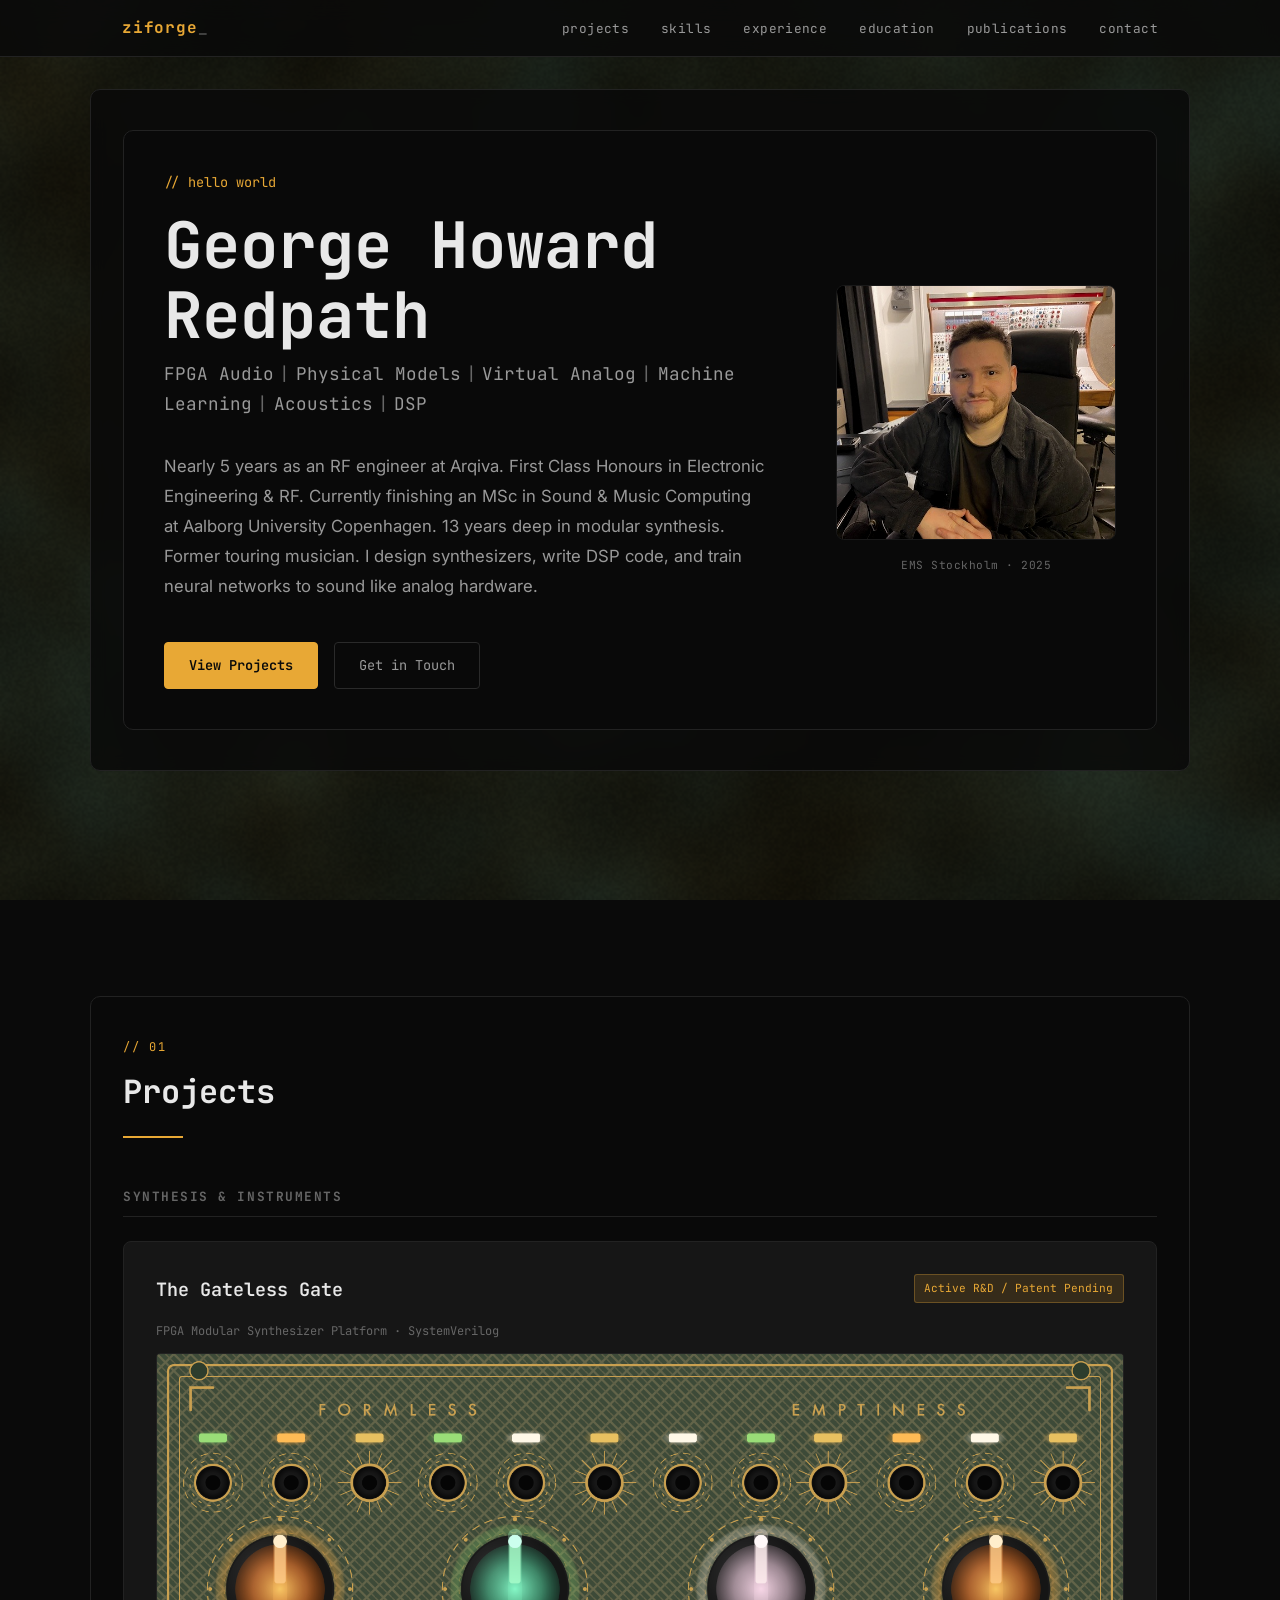
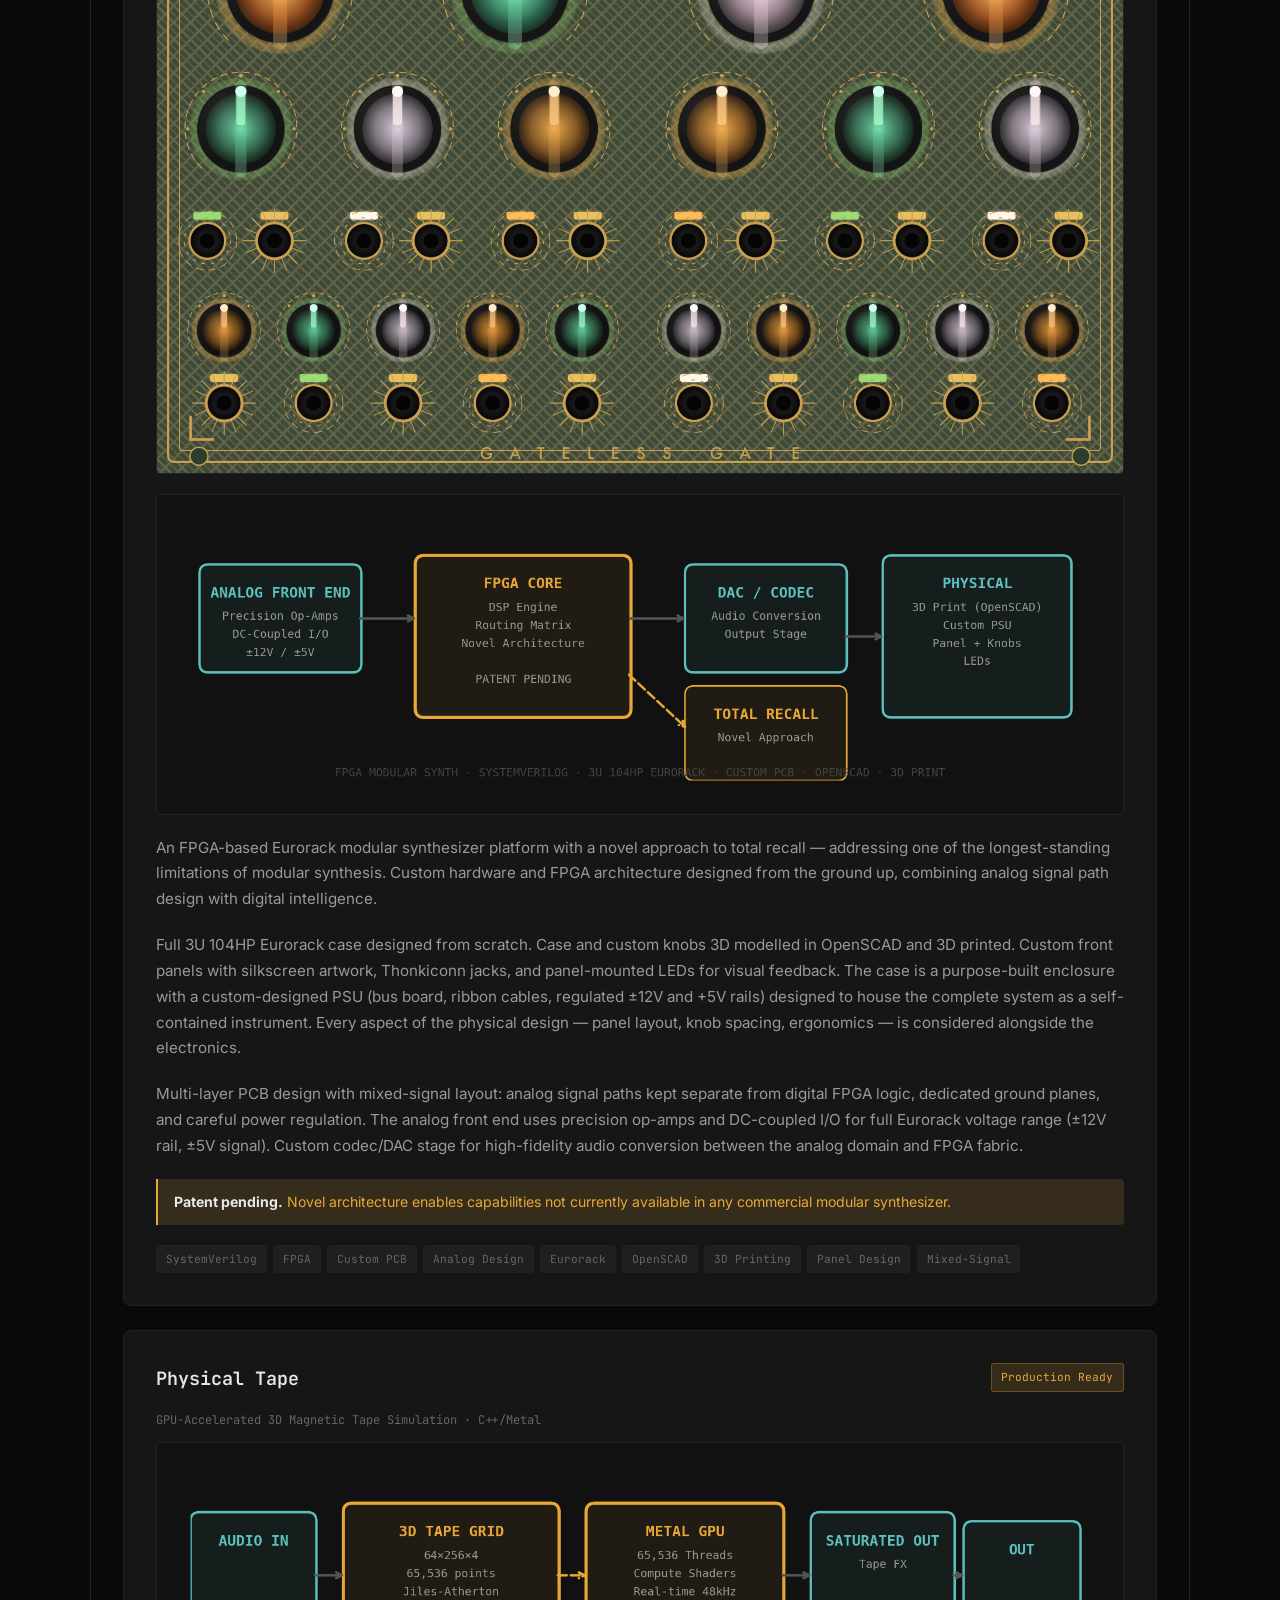
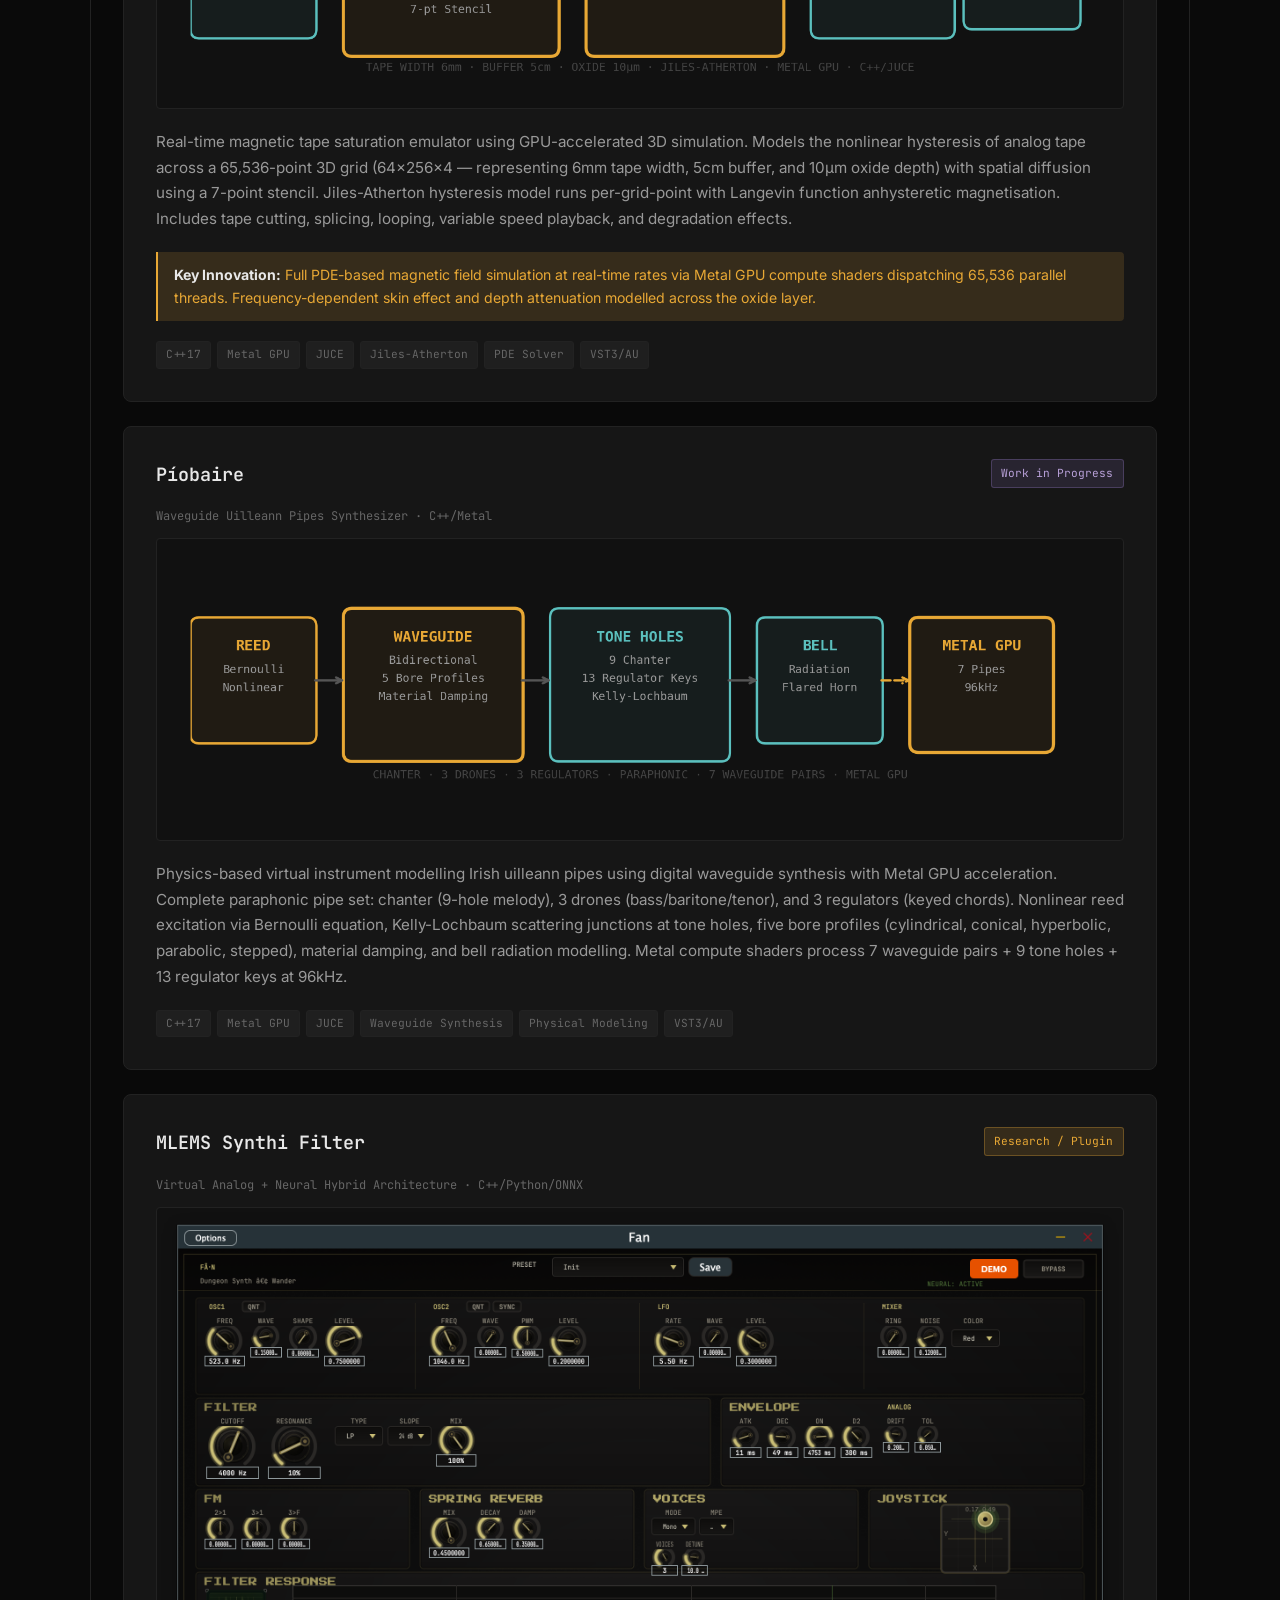
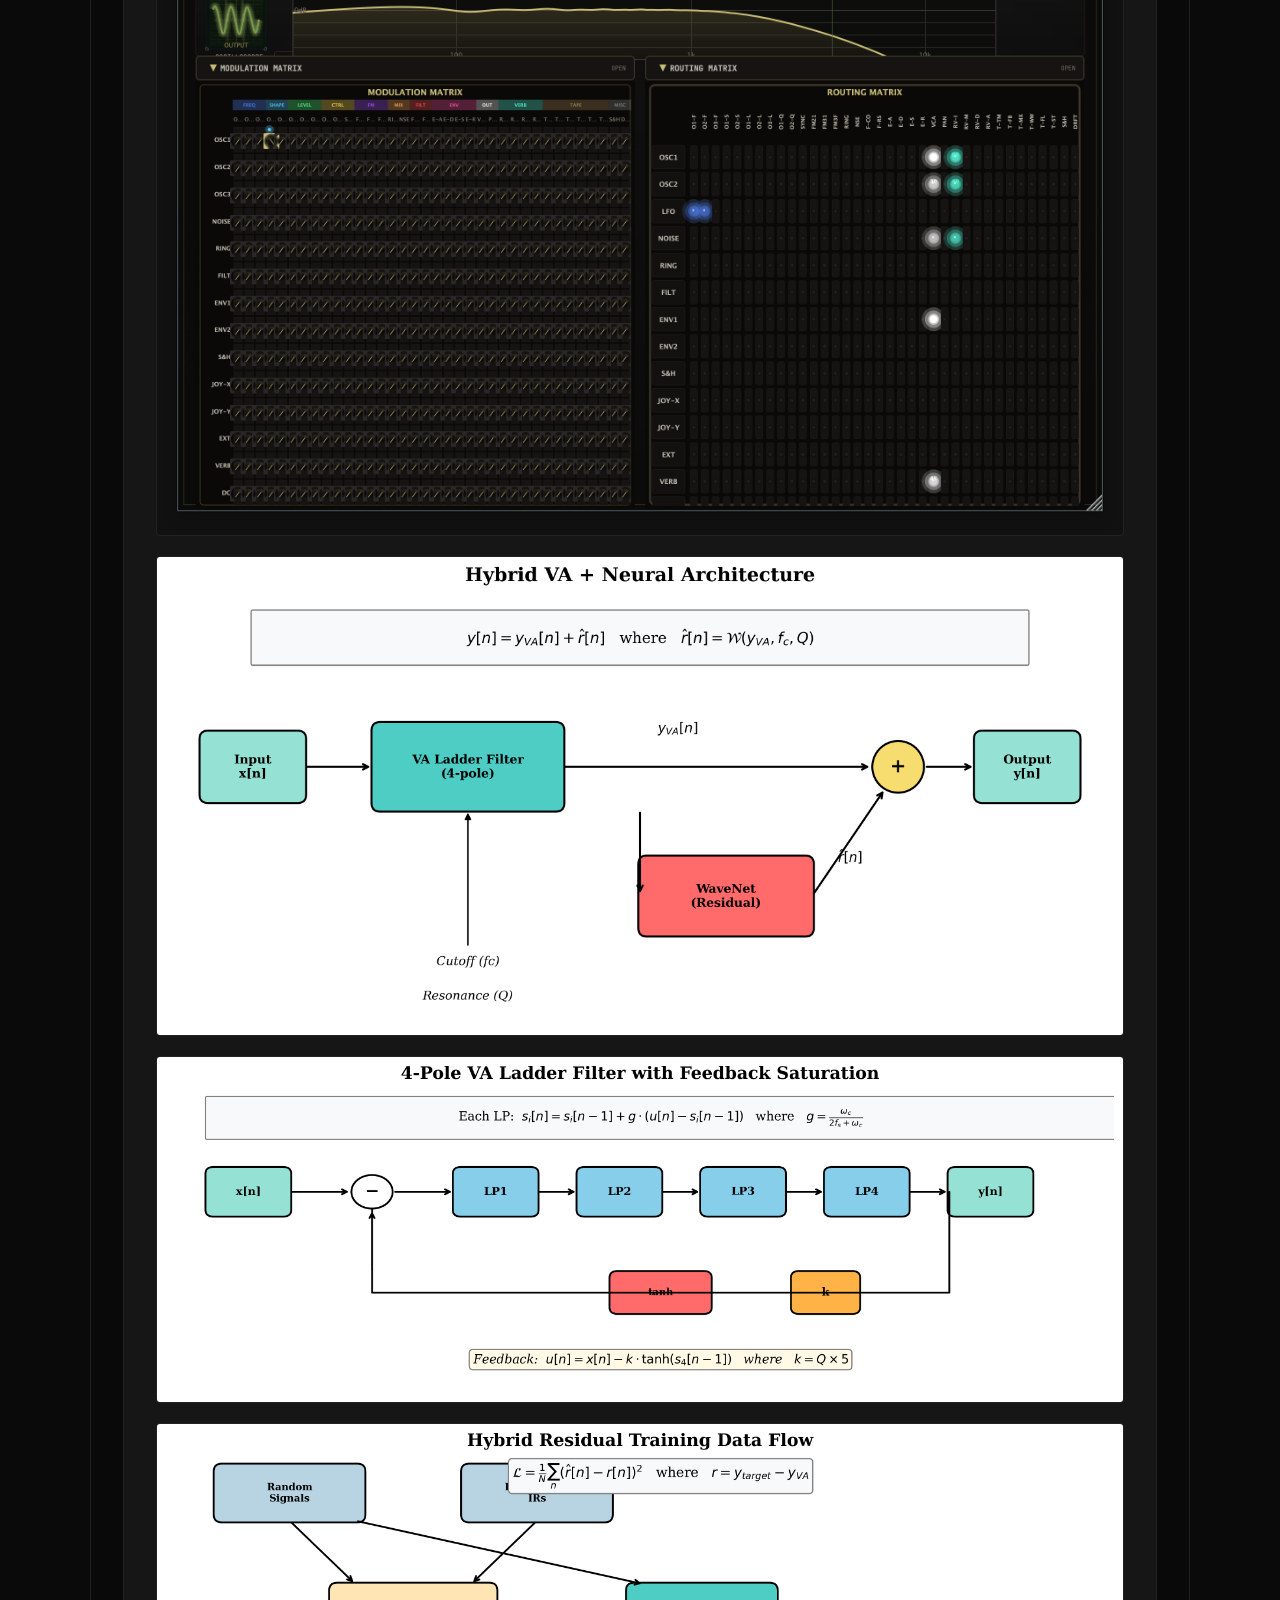
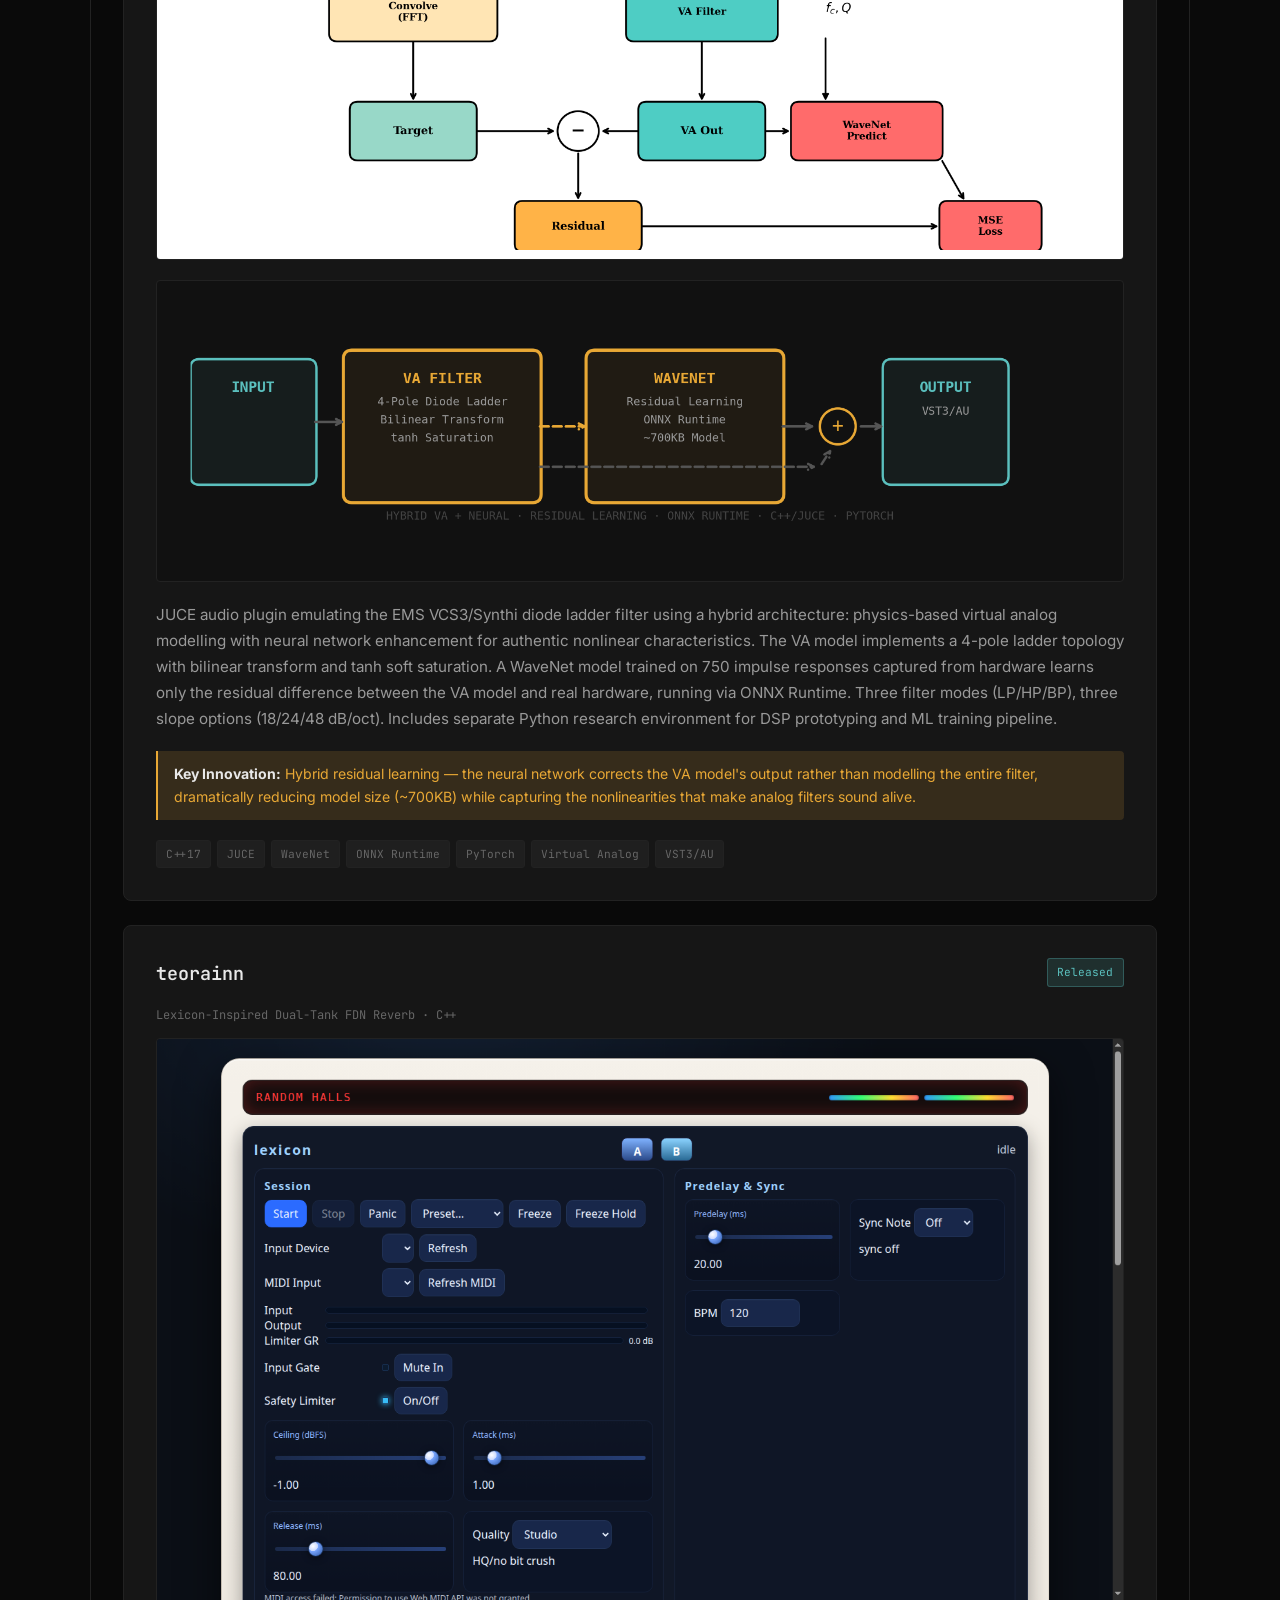
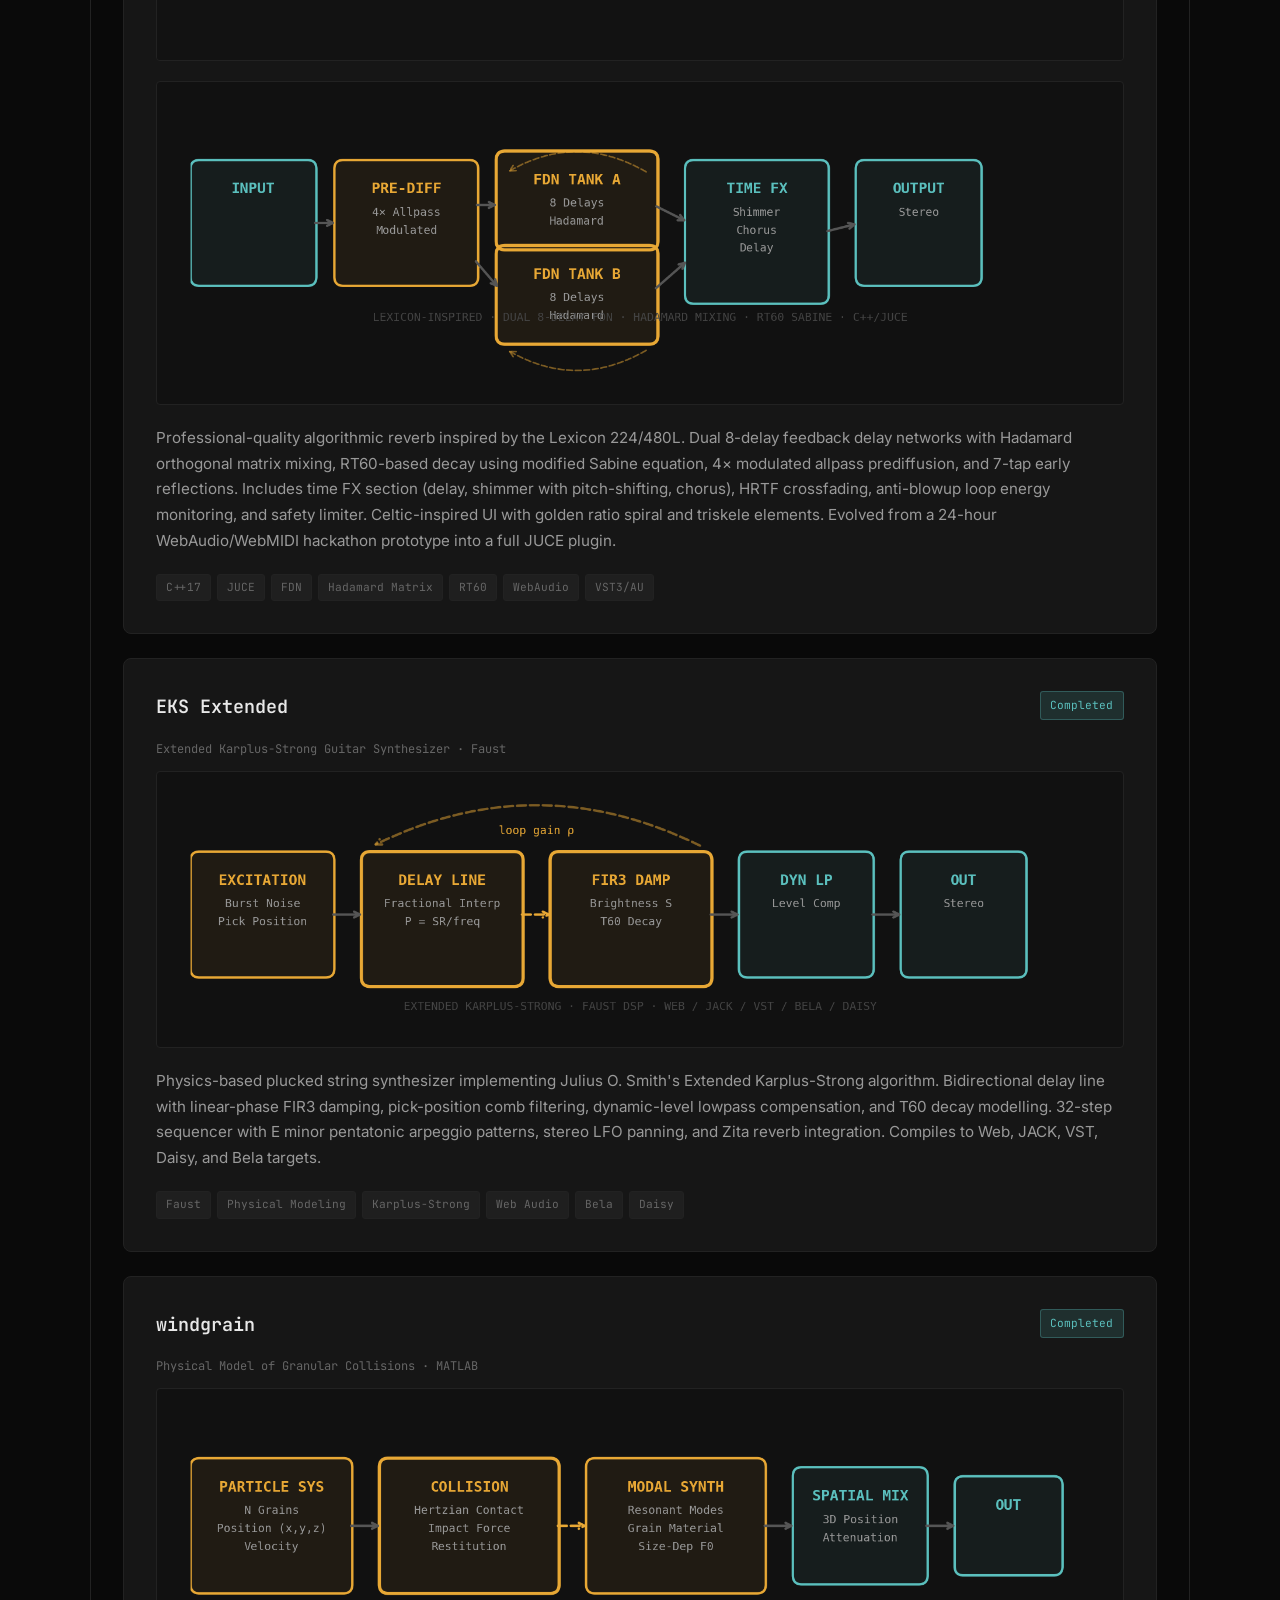
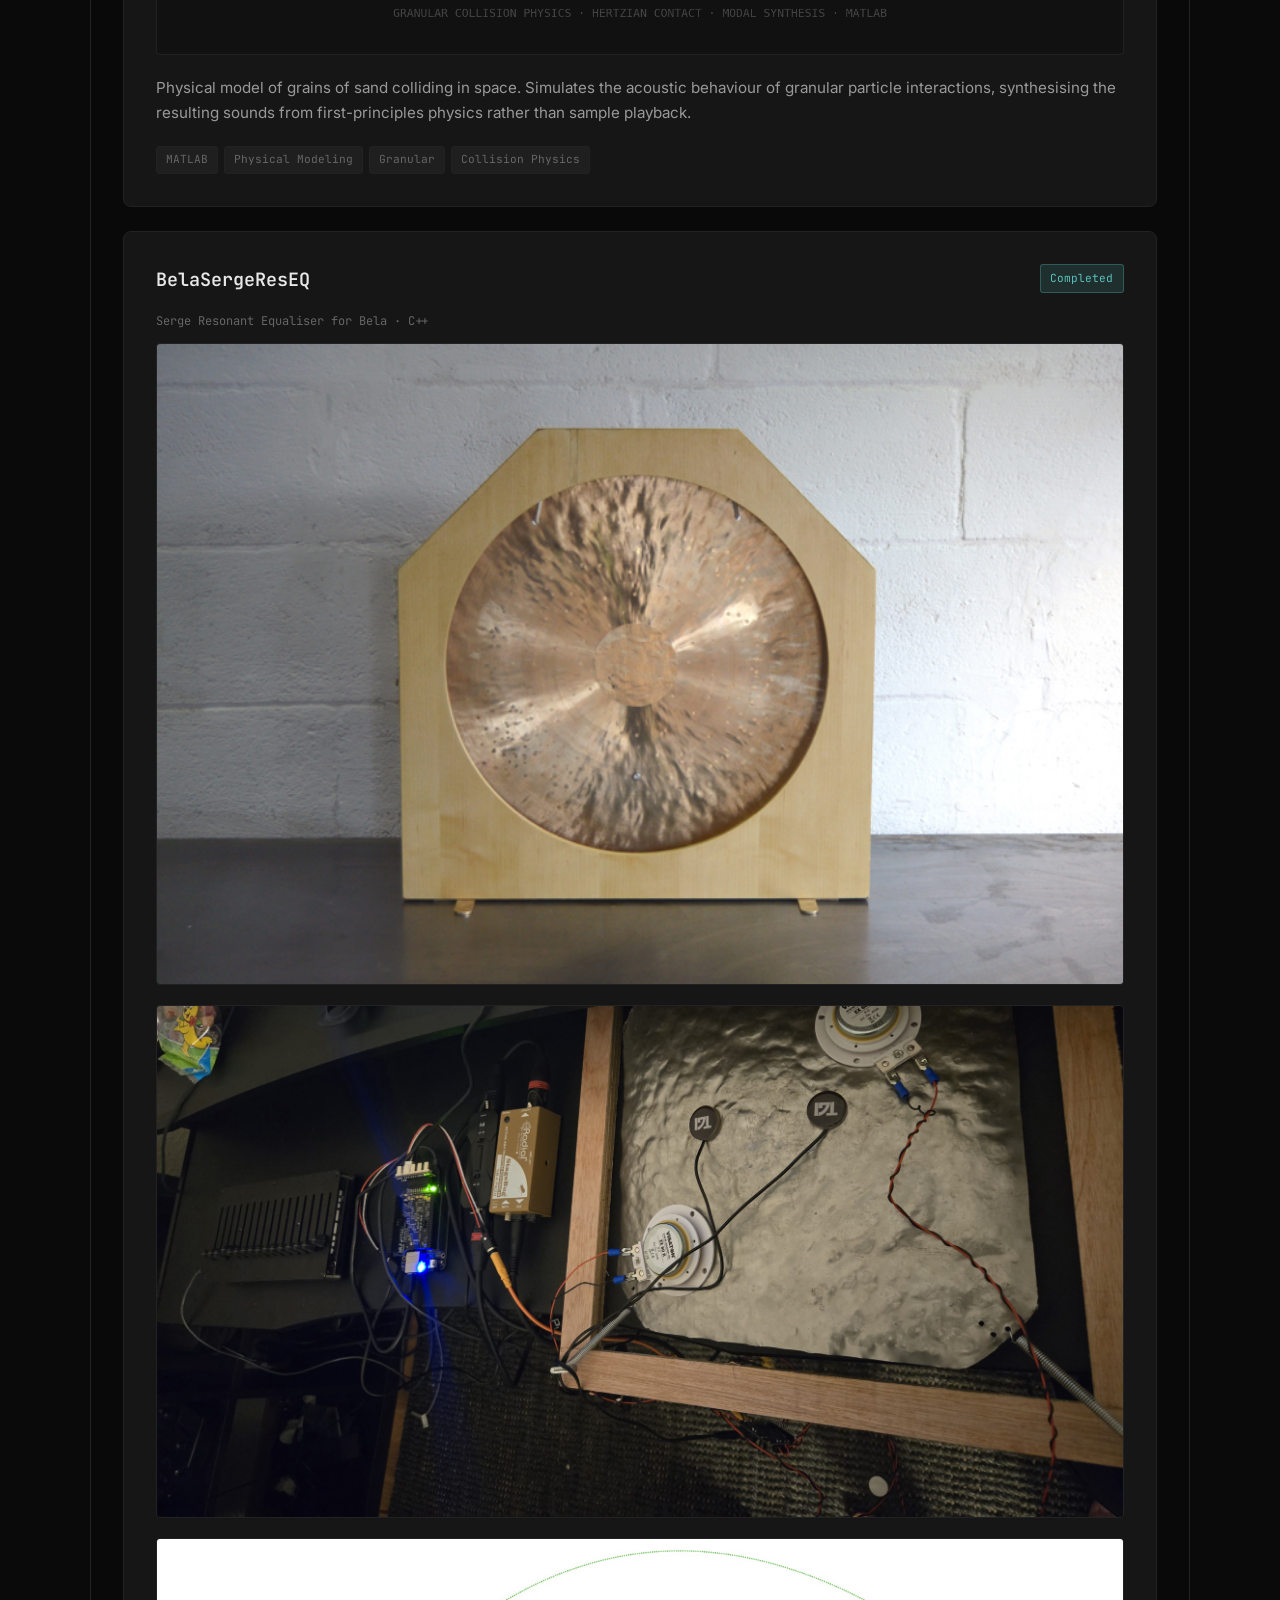
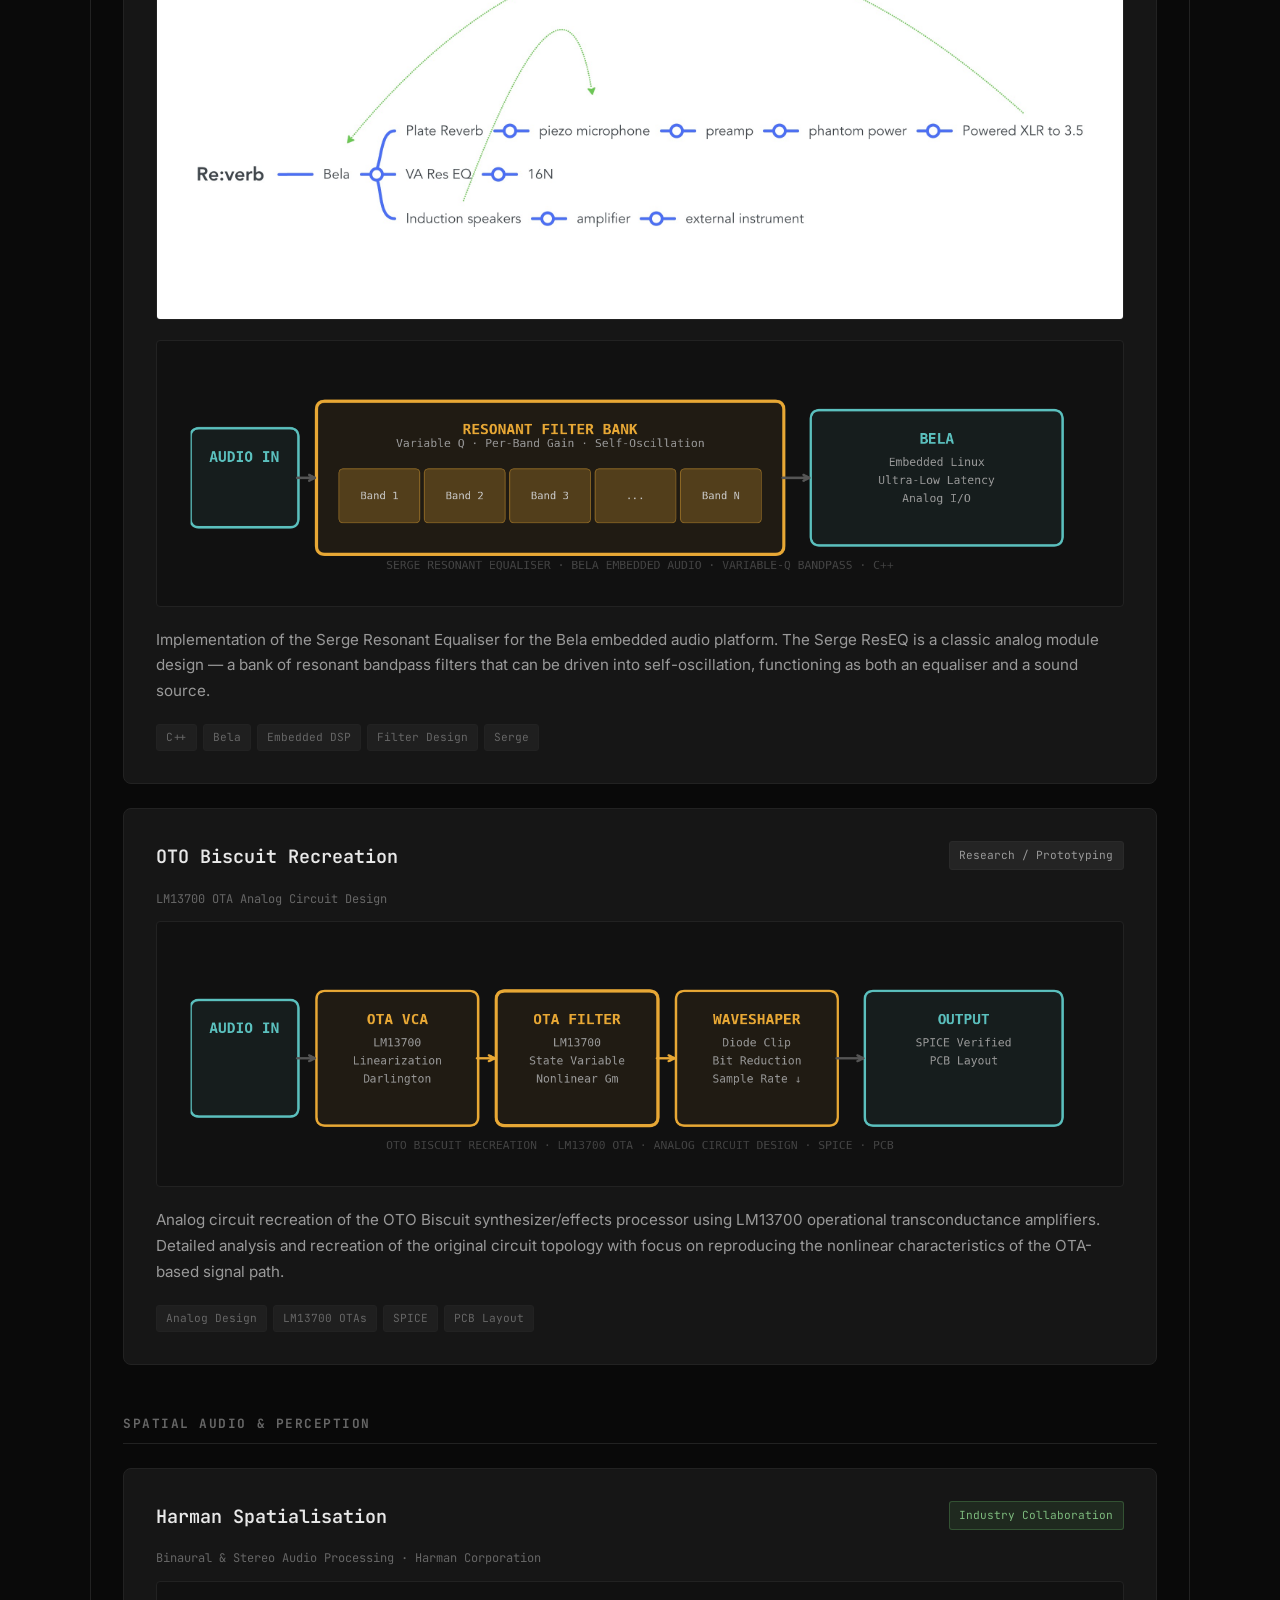
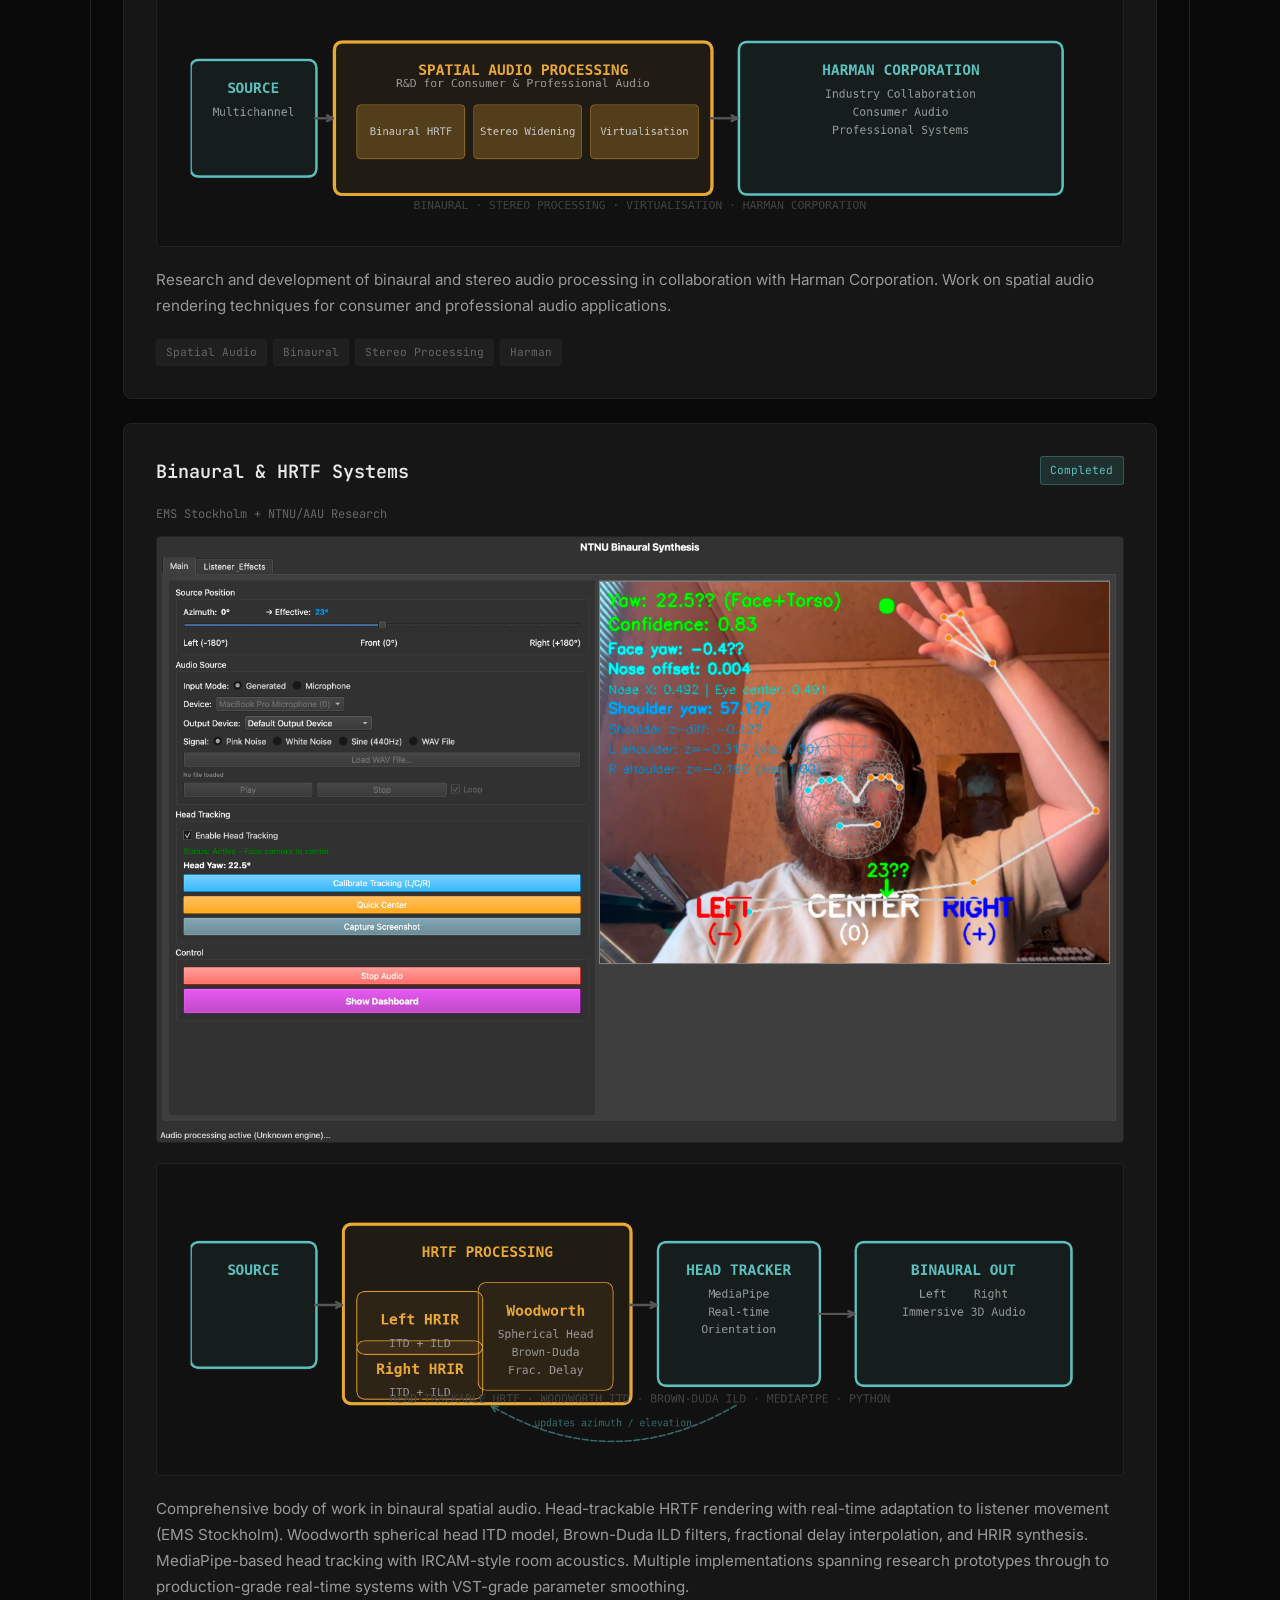
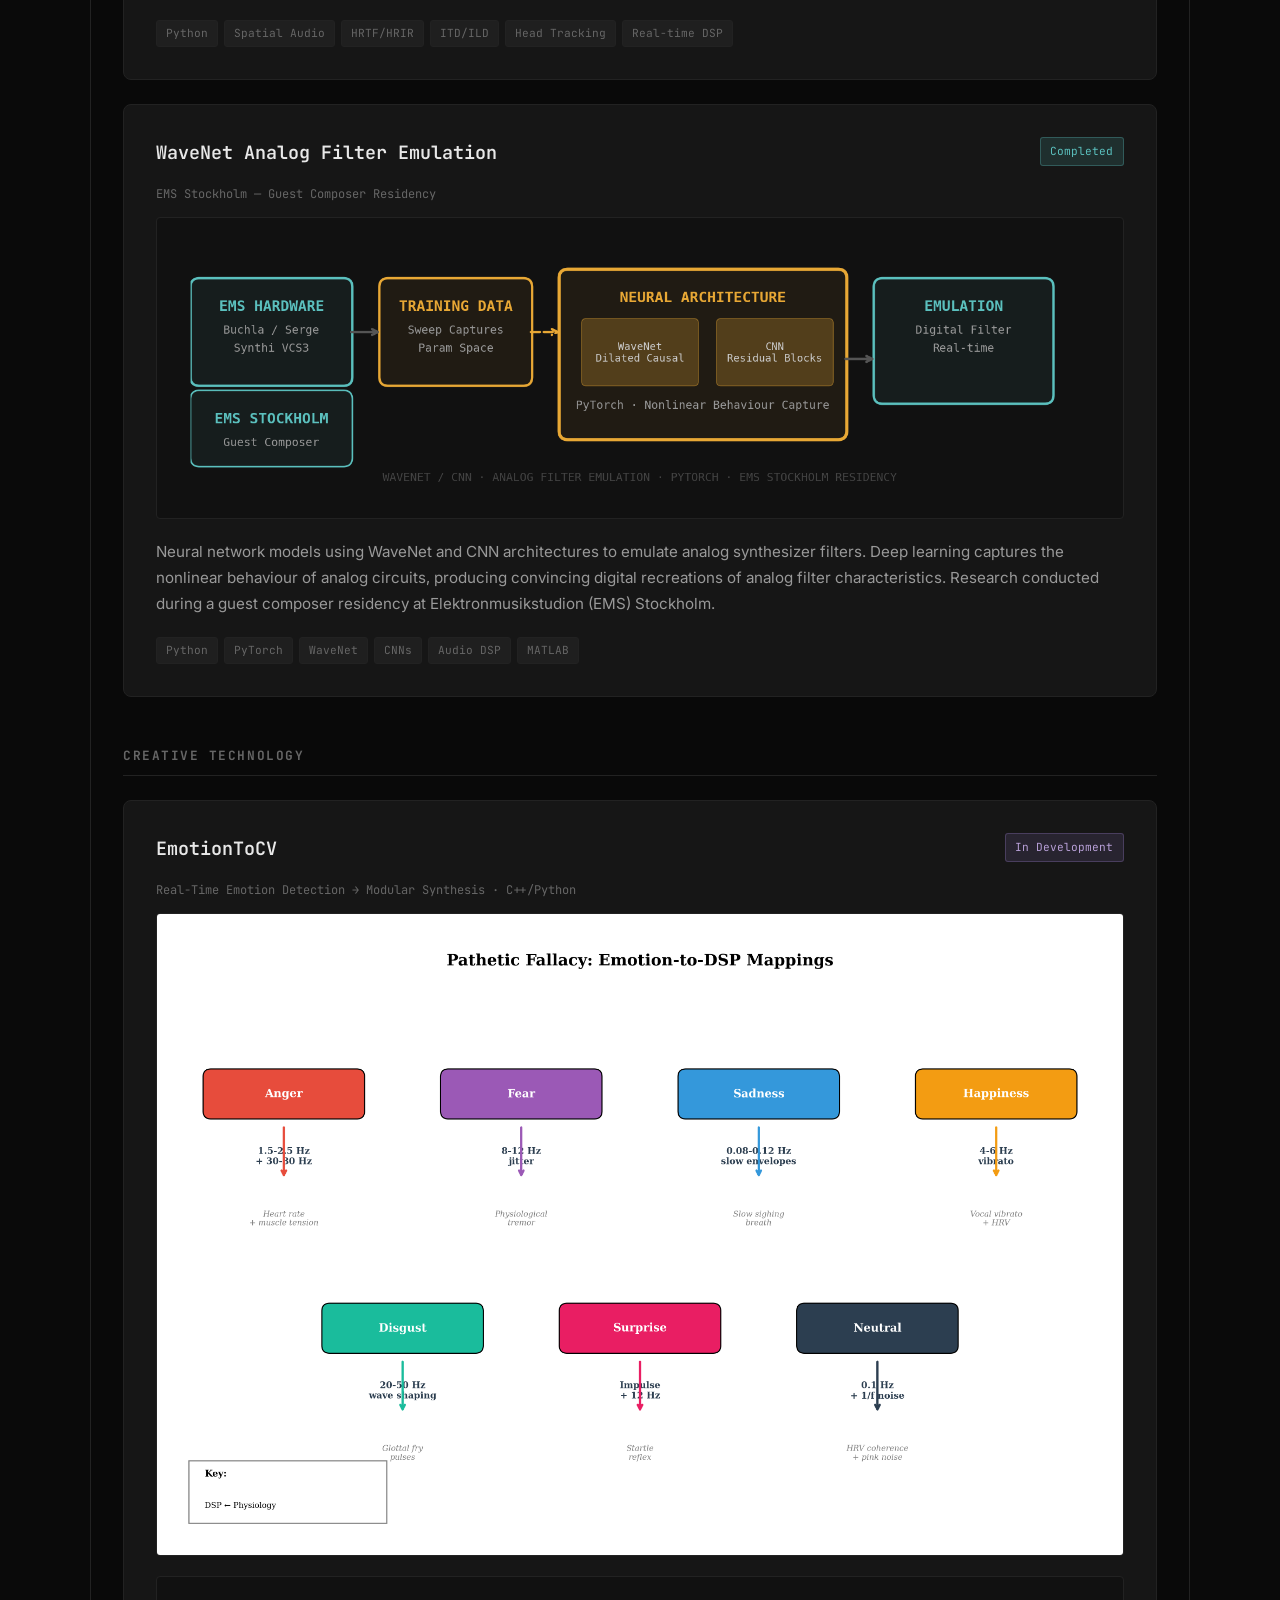
==== commit f0c90dd9: "Replace boid animation with Perlin noise background, add project screenshots and QR code - Remove bo" ====
--- a/index.html
+++ b/index.html
@@ -21,357 +21,136 @@
 
   <!-- Background canvas -->
   <canvas id="bg-canvas"></canvas>
-  <!-- Audio toggle -->
-  <button id="audio-toggle" title="Toggle sound" style="position:fixed;bottom:1rem;right:1rem;z-index:50;background:rgba(10,10,10,0.8);border:1px solid #222;border-radius:50%;width:36px;height:36px;display:flex;align-items:center;justify-content:center;cursor:pointer;color:#666;transition:color 0.2s,border-color 0.2s;">
-    <svg id="audio-icon" viewBox="0 0 24 24" width="16" height="16" fill="none" stroke="currentColor" stroke-width="2"><path d="M11 5L6 9H2v6h4l5 4V5z"/><path d="M19.07 4.93a10 10 0 010 14.14"/><path d="M15.54 8.46a5 5 0 010 7.07"/></svg>
-  </button>
   <script>
   (function(){
     var canvas = document.getElementById('bg-canvas');
+    if (!canvas) return;
     var ctx = canvas.getContext('2d');
-    var W, H, fc = 0;
-    var boids = [];
-    var callEffects = [];
-    var mouseX = -9999, mouseY = -9999;
-
-    // ===== BOID PARAMETERS =====
-    var COUNT = 350, TRAIL = 10;
-    var MAX_SPEED = 3.5, MAX_FORCE = 0.15;
-    var SEP_DIST = 30, ALI_DIST = 80, COH_DIST = 120;
-    var SEP_W = 2.0, ALI_W = 1.0, COH_W = 0.8;
-    var MOUSE_DIST = 250, MOUSE_W = 1.5;
-    var EDGE_M = 60, EDGE_F = 0.3;
-    var PI = Math.PI, TAU = PI * 2;
-
-    var COLORS = [[232,168,53],[210,140,40],[91,192,190],[120,200,180],[200,180,80],[180,120,50]];
-
-    // ===== BIRD SPECIES (from Verdant Drift Mindlin-Laje syrinx model) =====
-    var SPECIES = [
-      { name:'blackbird', freq:2200, dur:0.45,
-        alpha:function(t){ return 0.4 + Math.sin(t*25)*0.01; },
-        beta:function(t){ var e=t<0.1?t/0.1:t>0.85?(1-t)/0.15:1; return 0.45*e; }},
-      { name:'great_tit', freq:4500, dur:0.35,
-        alpha:function(t){ return (t*6%1)<0.4 ? 0.5 : 0.25; },
-        beta:function(t){ var p=t*6%1; var ne=p<0.35?Math.sin(p/0.35*PI):0; var e=t<0.08?t/0.08:t>0.9?(1-t)/0.1:1; return 0.4*ne*e; }},
-      { name:'wren', freq:5500, dur:0.5,
-        alpha:function(t){ return 0.45+Math.sin(t*350)*0.08; },
-        beta:function(t){ var e=t<0.05?t/0.05:t>0.8?(1-t)/0.2:1; return 0.5*e; }},
-      { name:'robin', freq:3800, dur:0.25,
-        alpha:function(t){ var n=Math.floor(t*5); var w=t*5%1; return [0.45,0.35,0.5,0.3,0.42][Math.min(n,4)]+Math.sin(w*TAU)*0.03; },
-        beta:function(t){ var n=Math.floor(t*5); var w=t*5%1; return [0.4,0.35,0.45,0.3,0.4][Math.min(n,4)]*Math.sin(w*PI); }},
-      { name:'wood_pigeon', freq:500, dur:0.7,
-        alpha:function(t){ var n=Math.floor(t*5); return [0.15,0.25,0.15,0.12,0.12][Math.min(n,4)]; },
-        beta:function(t){ var n=Math.floor(t*5); var w=t*5%1; return [0.3,0.5,0.3,0.25,0.25][Math.min(n,4)]*Math.sin(w*PI); }}
-    ];
-
-    // ===== AUDIO SYSTEM =====
-    var audioCtx=null, masterGain=null, audioReady=false, muted=false;
-    var birdBuffers=[], cricketBuf=null;
-    var lastBirdTime=0, lastCricketTime=0;
-
-    // Mindlin-Laje syrinx acceleration: dy/dt = -a*x - b*x*|x| - x^3 + b*g*sign(x)*y^2
-    function SA(x,y,a,b,g){ return -a*x - b*x*Math.abs(x) - x*x*x + b*g*(x>=0?1:-1)*y*y; }
-
-    function rk4Step(x,y,a,b,g,dt){
-      // Proper RK4 for coupled ODE: dx/dt=y, dy/dt=SA(x,y,a,b,g)
-      var k1x=y, k1y=SA(x,y,a,b,g);
-      var k2x=y+0.5*dt*k1y, k2y=SA(x+0.5*dt*k1x,y+0.5*dt*k1y,a,b,g);
-      var k3x=y+0.5*dt*k2y, k3y=SA(x+0.5*dt*k2x,y+0.5*dt*k2y,a,b,g);
-      var k4x=y+dt*k3y, k4y=SA(x+dt*k3x,y+dt*k3y,a,b,g);
-      return {
-        x: x+(dt/6)*(k1x+2*k2x+2*k3x+k4x),
-        y: y+(dt/6)*(k1y+2*k2y+2*k3y+k4y)
-      };
+    var W, H, time = 0;
+    var imageData, pixels;
+
+    // Permutation table for Perlin noise
+    var perm = new Uint8Array(512);
+    (function(){
+      var p = [];
+      for (var i = 0; i < 256; i++) p[i] = i;
+      for (var i = 255; i > 0; i--) {
+        var j = Math.floor(Math.random() * (i + 1));
+        var tmp = p[i]; p[i] = p[j]; p[j] = tmp;
+      }
+      for (var i = 0; i < 512; i++) perm[i] = p[i & 255];
+    })();
+
+    // 2D gradient vectors
+    var grad2 = [[1,1],[-1,1],[1,-1],[-1,-1],[1,0],[-1,0],[0,1],[0,-1]];
+
+    function fade(t) { return t * t * t * (t * (t * 6 - 15) + 10); }
+    function lerp(a, b, t) { return a + t * (b - a); }
+
+    function perlin2(x, y) {
+      var xi = Math.floor(x) & 255, yi = Math.floor(y) & 255;
+      var xf = x - Math.floor(x), yf = y - Math.floor(y);
+      var u = fade(xf), v = fade(yf);
+
+      var aa = perm[perm[xi] + yi], ab = perm[perm[xi] + yi + 1];
+      var ba = perm[perm[xi + 1] + yi], bb = perm[perm[xi + 1] + yi + 1];
+
+      var g, dot;
+      g = grad2[aa & 7]; var d00 = g[0] * xf + g[1] * yf;
+      g = grad2[ba & 7]; var d10 = g[0] * (xf - 1) + g[1] * yf;
+      g = grad2[ab & 7]; var d01 = g[0] * xf + g[1] * (yf - 1);
+      g = grad2[bb & 7]; var d11 = g[0] * (xf - 1) + g[1] * (yf - 1);
+
+      return lerp(lerp(d00, d10, u), lerp(d01, d11, u), v);
     }
 
-    function synthBird(sp){
-      var sr=audioCtx.sampleRate, n=Math.floor(sp.dur*sr);
-      var buf=audioCtx.createBuffer(1,n,sr), data=buf.getChannelData(0);
-      // Single labium — dual labia with opposite phases cancel out
-      // Output velocity (y) not position, matching Godot model
-      var x=0.01, y=0, gamma=0.15, steps=8;
-      var peak=0;
-      for(var i=0;i<n;i++){
-        var t=i/n, alpha=sp.alpha(t), beta=sp.beta(t);
-        var omega=TAU*sp.freq, sdt=(1/sr)*omega/steps;
-        for(var s=0;s<steps;s++){
-          var r=rk4Step(x,y,alpha,beta,gamma,sdt);
-          x=r.x; y=r.y;
-        }
-        x=Math.max(-10,Math.min(10,x)); y=Math.max(-10,Math.min(10,y));
-        var env=1; if(t<0.08)env=t/0.08; if(t>0.85)env=(1-t)/0.15;
-        var sample=y*env;
-        sample+=(Math.random()-0.5)*0.005*beta;
-        data[i]=sample;
-        if(Math.abs(sample)>peak) peak=Math.abs(sample);
+    // Fractal Brownian Motion — layered noise
+    function fbm(x, y, octaves) {
+      var val = 0, amp = 0.5, freq = 1;
+      for (var i = 0; i < octaves; i++) {
+        val += amp * perlin2(x * freq, y * freq);
+        amp *= 0.5;
+        freq *= 2;
       }
-      // Normalize to 0.5 peak
-      if(peak>0.001) for(var i=0;i<n;i++) data[i]*=0.5/peak;
-      // Fallback: if model produced silence, generate FM chirp
-      if(peak<=0.001){
-        for(var i=0;i<n;i++){
-          var t=i/n, env2=Math.sin(t*PI);
-          var mod=Math.sin(TAU*sp.freq*0.5*t*sp.dur+Math.sin(TAU*sp.freq*2*t*sp.dur)*0.3);
-          data[i]=mod*env2*0.4;
+      return val;
+    }
+
+    // Render at reduced resolution for performance, then scale up
+    var SCALE = 2; // render at 1/2 resolution
+    var offCanvas, offCtx;
+
+    function resize() {
+      W = canvas.width = window.innerWidth;
+      H = canvas.height = window.innerHeight;
+      // Off-screen canvas at reduced resolution
+      offCanvas = document.createElement('canvas');
+      offCanvas.width = Math.ceil(W / SCALE);
+      offCanvas.height = Math.ceil(H / SCALE);
+      offCtx = offCanvas.getContext('2d');
+      imageData = offCtx.createImageData(offCanvas.width, offCanvas.height);
+      pixels = imageData.data;
+    }
+
+    // Color palette: amber #e8a835, cyan #5bc0be
+    var amberR = 232, amberG = 168, amberB = 53;
+    var cyanR = 91, cyanG = 192, cyanB = 190;
+
+    function frame() {
+      time += 0.004;
+
+      var w = offCanvas.width, h = offCanvas.height;
+      var noiseScale = 0.008;
+      var grainScale = 0.06;
+
+      for (var y = 0; y < h; y++) {
+        for (var x = 0; x < w; x++) {
+          var idx = (y * w + x) * 4;
+
+          // Slow-moving Perlin noise for color field
+          var n1 = fbm(x * noiseScale + time * 0.3, y * noiseScale + time * 0.2, 3);
+          // Second noise layer offset for variation
+          var n2 = fbm(x * noiseScale * 1.5 + 50 + time * 0.15, y * noiseScale * 1.5 + 50 - time * 0.1, 2);
+
+          // Fine grain noise (fast, high frequency)
+          var grain = (Math.random() - 0.5) * 0.12;
+
+          // Map n1 to color blend: negative=amber, positive=cyan
+          var blend = (n1 + 1) * 0.5; // 0..1
+          var r = amberR + (cyanR - amberR) * blend;
+          var g = amberG + (cyanG - amberG) * blend;
+          var b = amberB + (cyanB - amberB) * blend;
+
+          // Brightness from combined noise — mostly dark with visible peaks
+          var brightness = (n1 * 0.4 + n2 * 0.35 + grain) * 0.5 + 0.5;
+          brightness = Math.max(0, Math.min(1, brightness));
+          // Boost contrast: push darks darker, lights brighter
+          brightness = brightness * brightness;
+
+          var intensity = brightness * 0.6;
+
+          pixels[idx]     = (r * intensity) | 0;
+          pixels[idx + 1] = (g * intensity) | 0;
+          pixels[idx + 2] = (b * intensity) | 0;
+          pixels[idx + 3] = 255;
         }
       }
-      return buf;
-    }
-
-    function synthCricket(){
-      // Cricket stridulation: tooth-strike impulses through wing membrane resonator
-      // From Verdant Drift InsectStridulationModel — 4500Hz, Q=25, 4 pulses/chirp
-      var sr=audioCtx.sampleRate, dur=0.35, n=Math.floor(dur*sr);
-      var buf=audioCtx.createBuffer(1,n,sr), data=buf.getChannelData(0);
-      var wingF=4500+Math.random()*300, wingQ=25;
-      var w1=0,w2=0, pulses=4, pDur=dur/(pulses*2.5);
-      for(var i=0;i<n;i++){
-        var t=i/sr;
-        // Generate tooth-strike impulses
-        var imp=0, pIdx=Math.floor(t/pDur), within=(t%pDur)/pDur;
-        if(pIdx%2===0 && pIdx<pulses*2){
-          var filePos=(pIdx/2)/pulses;
-          if(within<0.15) imp=Math.sin(within/0.15*PI)*Math.sin(filePos*PI)*(0.8+Math.random()*0.4);
-        }
-        // Wing membrane bandpass resonator (biquad)
-        var om=TAU*wingF/sr, al=Math.sin(om)/(2*wingQ);
-        var b0=al/(1+al), b2=-al/(1+al), a1=-2*Math.cos(om)/(1+al), a2=(1-al)/(1+al);
-        var out=b0*imp+w1; w1=-a1*out+w2; w2=b2*imp-a2*out;
-        var cEnv=Math.sin(t/dur*PI); // chirp envelope
-        data[i]=Math.tanh(out*2)*0.5*cEnv;
-      }
-      return buf;
-    }
-
-    function initAudio(){
-      try{
-        audioCtx=new(window.AudioContext||window.webkitAudioContext)();
-        masterGain=audioCtx.createGain();
-        masterGain.gain.value=0.35;
-        masterGain.connect(audioCtx.destination);
-        audioCtx.resume();
-        // Generate 2 variations per bird species
-        for(var s=0;s<SPECIES.length;s++){
-          birdBuffers.push(synthBird(SPECIES[s]));
-          // Second variation with slight pitch shift
-          var sp2=Object.assign({},SPECIES[s]);
-          sp2.freq=SPECIES[s].freq*(0.92+Math.random()*0.16);
-          birdBuffers.push(synthBird(sp2));
-        }
-        // Generate 3 cricket variations
-        for(var c=0;c<3;c++) birdBuffers.push(null); // placeholder
-        cricketBuf=synthCricket();
-        audioReady=true;
-      }catch(e){}
-    }
-
-    function playBird(b){
-      if(!audioReady||muted)return;
-      var idx=Math.floor(Math.random()*SPECIES.length)*2+Math.floor(Math.random()*2);
-      if(!birdBuffers[idx])return;
-      var src=audioCtx.createBufferSource(); src.buffer=birdBuffers[idx];
-      var g=audioCtx.createGain(); g.gain.value=0.12+Math.random()*0.12;
-      var pan=audioCtx.createStereoPanner(); pan.pan.value=Math.max(-1,Math.min(1,(b.x/W)*2-1));
-      src.playbackRate.value=0.9+Math.random()*0.2;
-      src.connect(g); g.connect(pan); pan.connect(masterGain); src.start();
-      // Visual feedback
-      b.singing=90;
-      callEffects.push({x:b.x,y:b.y,frame:fc,color:b.color,type:'bird'});
-    }
-
-    function playCricket(cx,cy){
-      if(!audioReady||muted||!cricketBuf)return;
-      var src=audioCtx.createBufferSource(); src.buffer=cricketBuf;
-      var g=audioCtx.createGain(); g.gain.value=0.04+Math.random()*0.04;
-      var pan=audioCtx.createStereoPanner(); pan.pan.value=Math.max(-1,Math.min(1,(cx/W)*2-1));
-      src.playbackRate.value=0.85+Math.random()*0.3;
-      src.connect(g); g.connect(pan); pan.connect(masterGain); src.start();
-      callEffects.push({x:cx,y:cy,frame:fc,color:[91,192,190],type:'cricket'});
-    }
-
-    // Init audio on first interaction
-    // IMPORTANT: mousemove is NOT a user activation in Chrome — AudioContext stays suspended
-    // Must resume on click/keydown (actual user activations)
-    var audioInited=false;
-    function tryInitAudio(){
-      if(!audioInited){audioInited=true;initAudio();}
-      if(audioCtx && audioCtx.state==='suspended') audioCtx.resume();
-    }
-    document.addEventListener('click',tryInitAudio);
-    document.addEventListener('keydown',tryInitAudio,{once:true});
-
-    // Mute toggle
-    var toggleBtn=document.getElementById('audio-toggle');
-    if(toggleBtn) toggleBtn.addEventListener('click',function(e){
-      // Don't stopPropagation — let click bubble to tryInitAudio for AudioContext resume
-      muted=!muted;
-      if(masterGain) masterGain.gain.value=muted?0:0.35;
-      toggleBtn.style.color=muted?'#333':'#666';
-      toggleBtn.style.borderColor=muted?'#1a1a1a':'#222';
-    });
-
-    // ===== BOID CREATION =====
-    function makeBoid(){
-      var angle=Math.random()*TAU, spd=1+Math.random()*2;
-      var ci=Math.floor(Math.random()*COLORS.length);
-      var si=Math.floor(Math.random()*SPECIES.length);
-      return {
-        x:Math.random()*W, y:Math.random()*H,
-        vx:Math.cos(angle)*spd, vy:Math.sin(angle)*spd,
-        trail:[], color:COLORS[ci], size:1.5+Math.random()*1.5,
-        species:si, wingPhase:Math.random()*TAU,
-        singing:0
-      };
-    }
-
-    function resize(){
-      W=canvas.width=window.innerWidth; H=canvas.height=window.innerHeight;
-      var target=Math.min(COUNT,Math.floor((W*H)/3500));
-      while(boids.length<target)boids.push(makeBoid());
-      while(boids.length>target)boids.pop();
-    }
-
-    document.addEventListener('mousemove',function(e){mouseX=e.clientX;mouseY=e.clientY;},{passive:true});
-    document.addEventListener('mouseleave',function(){mouseX=-9999;mouseY=-9999;});
-
-    function limit(vx,vy,max){
-      var m=Math.sqrt(vx*vx+vy*vy);
-      if(m>max&&m>0){vx=(vx/m)*max;vy=(vy/m)*max;}
-      return{x:vx,y:vy};
-    }
-
-    // ===== MAIN LOOP =====
-    function frame(){
-      ctx.clearRect(0,0,W,H);
-      fc++;
-      var now=fc/60; // approximate seconds
-
-      for(var i=0;i<boids.length;i++){
-        var b=boids[i];
-        var sepX=0,sepY=0,sepN=0,aliX=0,aliY=0,aliN=0,cohX=0,cohY=0,cohN=0;
-
-        for(var j=0;j<boids.length;j++){
-          if(i===j)continue;
-          var o=boids[j], dx=b.x-o.x, dy=b.y-o.y;
-          var d=Math.sqrt(dx*dx+dy*dy);
-          if(d<SEP_DIST&&d>0){sepX+=dx/d/d;sepY+=dy/d/d;sepN++;}
-          if(d<ALI_DIST){aliX+=o.vx;aliY+=o.vy;aliN++;}
-          if(d<COH_DIST){cohX+=o.x;cohY+=o.y;cohN++;}
-        }
-
-        var ax=0,ay=0;
-        if(sepN>0){var s=limit(sepX,sepY,MAX_SPEED);ax+=s.x*SEP_W;ay+=s.y*SEP_W;}
-        if(aliN>0){var a2=limit(aliX/aliN-b.vx,aliY/aliN-b.vy,MAX_FORCE);ax+=a2.x*ALI_W;ay+=a2.y*ALI_W;}
-        if(cohN>0){var c2=limit(cohX/cohN-b.x,cohY/cohN-b.y,MAX_FORCE);ax+=c2.x*COH_W;ay+=c2.y*COH_W;}
-
-        var mdx=mouseX-b.x,mdy=mouseY-b.y,md=Math.sqrt(mdx*mdx+mdy*mdy);
-        if(md<MOUSE_DIST&&md>1){var mf=(1-md/MOUSE_DIST);ax+=(mdx/md)*mf*MOUSE_W;ay+=(mdy/md)*mf*MOUSE_W;}
-
-        if(b.x<EDGE_M)ax+=(EDGE_M-b.x)/EDGE_M*EDGE_F;
-        if(b.x>W-EDGE_M)ax-=(b.x-(W-EDGE_M))/EDGE_M*EDGE_F;
-        if(b.y<EDGE_M)ay+=(EDGE_M-b.y)/EDGE_M*EDGE_F;
-        if(b.y>H-EDGE_M)ay-=(b.y-(H-EDGE_M))/EDGE_M*EDGE_F;
-
-        b.vx+=ax;b.vy+=ay;
-        var v=limit(b.vx,b.vy,MAX_SPEED);b.vx=v.x;b.vy=v.y;
-        b.x+=b.vx;b.y+=b.vy;
-        if(b.x<-20)b.x=W+20;if(b.x>W+20)b.x=-20;
-        if(b.y<-20)b.y=H+20;if(b.y>H+20)b.y=-20;
-
-        b.trail.push({x:b.x,y:b.y}); if(b.trail.length>TRAIL)b.trail.shift();
-        if(b.singing>0) b.singing--;
-
-        // Draw smooth trail
-        if(b.trail.length>2){
-          ctx.beginPath();
-          ctx.moveTo(b.trail[0].x,b.trail[0].y);
-          for(var k=1;k<b.trail.length-1;k++){
-            var cx2=(b.trail[k].x+b.trail[k+1].x)*0.5;
-            var cy2=(b.trail[k].y+b.trail[k+1].y)*0.5;
-            ctx.quadraticCurveTo(b.trail[k].x,b.trail[k].y,cx2,cy2);
-          }
-          ctx.lineTo(b.x,b.y);
-          var trailAlpha=b.singing>0?0.5:0.25;
-          ctx.strokeStyle='rgba('+b.color[0]+','+b.color[1]+','+b.color[2]+','+trailAlpha+')';
-          ctx.lineWidth=b.size*0.5;
-          ctx.stroke();
-        }
-
-        // Singing glow (pulsing outer aura when calling)
-        if(b.singing>0){
-          var pulse=(Math.sin(b.singing*0.2)+1)*0.5;
-          var glowR=b.size*5+pulse*8;
-          ctx.beginPath();
-          ctx.arc(b.x,b.y,glowR,0,TAU);
-          ctx.fillStyle='rgba('+b.color[0]+','+b.color[1]+','+b.color[2]+','+(0.06+pulse*0.06)+')';
-          ctx.fill();
-          ctx.beginPath();
-          ctx.arc(b.x,b.y,glowR*0.5,0,TAU);
-          ctx.fillStyle='rgba('+b.color[0]+','+b.color[1]+','+b.color[2]+','+(0.1+pulse*0.08)+')';
-          ctx.fill();
-        }
-
-        // Soft outer glow (always)
-        ctx.beginPath();
-        ctx.arc(b.x,b.y,b.size*2.5,0,TAU);
-        ctx.fillStyle='rgba('+b.color[0]+','+b.color[1]+','+b.color[2]+',0.06)';
-        ctx.fill();
-
-        // Core bright dot
-        var coreAlpha=b.singing>0?1:0.8;
-        var coreSize=b.singing>0?b.size*1.2:b.size*0.7;
-        ctx.beginPath();
-        ctx.arc(b.x,b.y,coreSize,0,TAU);
-        ctx.fillStyle='rgba('+b.color[0]+','+b.color[1]+','+b.color[2]+','+coreAlpha+')';
-        ctx.fill();
-      }
-
-      // ===== SOUND WAVE RINGS =====
-      for(var e=callEffects.length-1;e>=0;e--){
-        var ef=callEffects[e];
-        var age=(fc-ef.frame)/(ef.type==='bird'?120:70);
-        if(age>1){callEffects.splice(e,1);continue;}
-        var maxR=ef.type==='bird'?140:60;
-        var fade=1-age;
-        // 3 concentric expanding rings
-        for(var ring=0;ring<3;ring++){
-          var rr=age*maxR*(0.4+ring*0.3);
-          var ra=fade*(0.25-ring*0.07);
-          if(ra<=0)continue;
-          ctx.beginPath();
-          ctx.arc(ef.x,ef.y,rr,0,TAU);
-          ctx.strokeStyle='rgba('+ef.color[0]+','+ef.color[1]+','+ef.color[2]+','+ra+')';
-          ctx.lineWidth=1.8-ring*0.5;
-          ctx.stroke();
-        }
-      }
-
-      // ===== AUDIO TRIGGERS =====
-      if(audioReady && !muted){
-        // Bird call every 3-8 seconds
-        if(now-lastBirdTime > 3+Math.random()*5){
-          lastBirdTime=now;
-          var rb=boids[Math.floor(Math.random()*boids.length)];
-          if(rb) playBird(rb);
-        }
-        // Mouse proximity trigger
-        if(boids.length>0){
-          var mb=boids[Math.floor(Math.random()*boids.length)];
-          var mdx2=mouseX-mb.x,mdy2=mouseY-mb.y;
-          if(Math.sqrt(mdx2*mdx2+mdy2*mdy2)<120 && Math.random()<0.003) playBird(mb);
-        }
-        // Cricket chirps every 2-4 seconds
-        if(now-lastCricketTime > 2+Math.random()*2){
-          lastCricketTime=now;
-          playCricket(Math.random()*W, H*0.6+Math.random()*H*0.4);
-        }
-      }
+
+      offCtx.putImageData(imageData, 0, 0);
+
+      // Scale up to full canvas with smoothing for soft blend
+      ctx.imageSmoothingEnabled = true;
+      ctx.drawImage(offCanvas, 0, 0, W, H);
 
       requestAnimationFrame(frame);
     }
 
-    resize(); frame();
-    var rt; window.addEventListener('resize',function(){clearTimeout(rt);rt=setTimeout(resize,200);});
+    resize();
+    frame();
+    var rt;
+    window.addEventListener('resize', function() {
+      clearTimeout(rt);
+      rt = setTimeout(resize, 200);
+    });
   })();
   </script>
 
@@ -447,8 +226,8 @@
             <span class="project-status status-active">Active R&amp;D / Patent Pending</span>
           </div>
           <p class="project-context">FPGA Modular Synthesizer Platform &middot; SystemVerilog</p>
-          <div class="project-diagram">
-            <img src="diagrams/gateless-gate-panel.svg" alt="The Gateless Gate — 34HP Eurorack panel design" loading="lazy">
+          <div class="project-image">
+            <img src="images/screenshots/gateless-gate-panel.png" alt="The Gateless Gate — illuminated front panel" loading="lazy">
           </div>
           <div class="project-diagram">
             <img src="diagrams/gateless-gate.png" alt="The Gateless Gate FPGA architecture" loading="lazy">
@@ -559,6 +338,18 @@
             <span class="project-status status-active">Research / Plugin</span>
           </div>
           <p class="project-context">Virtual Analog + Neural Hybrid Architecture &middot; C++/Python/ONNX</p>
+          <div class="project-image">
+            <img src="images/screenshots/mlems-fan-ui.png" alt="MLEMS Synthi Filter plugin UI" loading="lazy">
+          </div>
+          <div class="project-image">
+            <img src="images/screenshots/mlems-hybrid-architecture.png" alt="Hybrid VA + Neural Architecture diagram" loading="lazy">
+          </div>
+          <div class="project-image">
+            <img src="images/screenshots/mlems-va-ladder-filter.png" alt="4-Pole VA Ladder Filter with feedback saturation" loading="lazy">
+          </div>
+          <div class="project-image">
+            <img src="images/screenshots/mlems-training-flow.png" alt="Hybrid residual training data flow" loading="lazy">
+          </div>
           <div class="project-diagram">
             <img src="diagrams/mlems-synthi.png" alt="MLEMS Synthi hybrid VA+Neural architecture" loading="lazy">
           </div>
@@ -594,6 +385,9 @@
             <span class="project-status status-completed">Released</span>
           </div>
           <p class="project-context">Lexicon-Inspired Dual-Tank FDN Reverb &middot; C++</p>
+          <div class="project-image">
+            <img src="images/screenshots/teorainn-web-ui.png" alt="teorainn web interface" loading="lazy">
+          </div>
           <div class="project-diagram">
             <img src="diagrams/teorainn.png" alt="teorainn FDN reverb architecture" loading="lazy">
           </div>
@@ -673,6 +467,15 @@
             <span class="project-status status-completed">Completed</span>
           </div>
           <p class="project-context">Serge Resonant Equaliser for Bela &middot; C++</p>
+          <div class="project-image">
+            <img src="images/screenshots/bela-serge-plate.png" alt="Resonant plate reverb in wooden frame" loading="lazy">
+          </div>
+          <div class="project-image">
+            <img src="images/screenshots/bela-serge-hardware.png" alt="Bela board connected to plate reverb with transducers" loading="lazy">
+          </div>
+          <div class="project-image">
+            <img src="images/screenshots/bela-serge-signal-flow.png" alt="Re:verb system signal flow diagram" loading="lazy">
+          </div>
           <div class="project-diagram">
             <img src="diagrams/bela-serge-reseq.png" alt="Bela Serge Resonant Equaliser architecture" loading="lazy">
           </div>
@@ -750,6 +553,9 @@
             <span class="project-status status-completed">Completed</span>
           </div>
           <p class="project-context">EMS Stockholm + NTNU/AAU Research</p>
+          <div class="project-image">
+            <img src="images/screenshots/binaural-gui-main.png" alt="Binaural HRTF spatial audio GUI" loading="lazy">
+          </div>
           <div class="project-diagram">
             <img src="diagrams/binaural-hrtf.png" alt="Binaural HRTF processing pipeline" loading="lazy">
           </div>
@@ -810,6 +616,9 @@
             <span class="project-status status-dev">In Development</span>
           </div>
           <p class="project-context">Real-Time Emotion Detection &rarr; Modular Synthesis &middot; C++/Python</p>
+          <div class="project-image">
+            <img src="images/screenshots/emotion-dsp-mapping.png" alt="EmotionToCV emotion-to-DSP parameter mapping" loading="lazy">
+          </div>
           <div class="project-diagram">
             <img src="diagrams/emotion-to-cv.png" alt="EmotionToCV pipeline architecture" loading="lazy">
           </div>
@@ -841,6 +650,21 @@
             <span class="project-status status-active">Active Research</span>
           </div>
           <p class="project-context">Adaptive VR/Mobile Sensory Platform &middot; Unity/Godot/C++</p>
+          <div class="project-image">
+            <img src="images/screenshots/neuroverse-phenotype-ui.png" alt="Neuroverse phenotype classifier UI" loading="lazy">
+          </div>
+          <div class="project-image">
+            <img src="images/screenshots/neuroverse-menu-panels.png" alt="Neuroverse VR menu panels" loading="lazy">
+          </div>
+          <div class="project-image">
+            <img src="images/screenshots/neuroverse-system-architecture.png" alt="Neuroverse VR Behavioral Profiling Pipeline" loading="lazy">
+          </div>
+          <div class="project-image">
+            <img src="images/screenshots/neuroverse-phenotype-radar.png" alt="Six Sensory Phenotypes behavioral profile comparison" loading="lazy">
+          </div>
+          <div class="project-image">
+            <img src="images/screenshots/neuroverse-sound-settings.png" alt="Neuroverse VR sound settings with EQ and reverb controls" loading="lazy">
+          </div>
           <div class="project-diagram">
             <img src="diagrams/neuroverse.png" alt="Neuroverse adaptive sensory platform architecture" loading="lazy">
           </div>
@@ -947,6 +771,12 @@
             <span class="project-status status-dev">In Development</span>
           </div>
           <p class="project-context">OTO Machines &middot; Plinky &middot; C++/JUCE</p>
+          <div class="project-image">
+            <img src="images/screenshots/oto-all-plugins.png" alt="OTOInterface Pro — all plugin UIs" loading="lazy">
+          </div>
+          <div class="project-image">
+            <img src="images/screenshots/plinky-interface-ui.png" alt="PlinkyInterface Pro plugin UI" loading="lazy">
+          </div>
           <div class="project-diagram">
             <img src="diagrams/hw-preset-managers.png" alt="Hardware synth preset manager architecture" loading="lazy">
           </div>
@@ -1109,6 +939,9 @@
             <span class="project-status status-completed">Completed</span>
           </div>
           <p class="project-context">Theory to Real-Time Implementation &middot; Python + C++</p>
+          <div class="project-image">
+            <img src="images/screenshots/guitar-physical-model-ui.png" alt="Guitar physical modeling JUCE plugin UI" loading="lazy">
+          </div>
           <div class="project-diagram">
             <img src="diagrams/guitar-physical-model.png" alt="Guitar physical modeling pipeline" loading="lazy">
           </div>
@@ -1139,6 +972,15 @@
             <span class="project-status status-research">Academic / Field Research</span>
           </div>
           <p class="project-context"><a href="https://ziforge.github.io/gaulosen-study/" target="_blank" rel="noopener">Gaulossen Nature Reserve</a> &middot; BirdNET &middot; Praven Pro</p>
+          <div class="project-image">
+            <img src="images/screenshots/gaulosen-field-deployment.jpg" alt="Gaulosen Nature Reserve field recorder deployment" loading="lazy">
+          </div>
+          <div class="project-image">
+            <img src="images/screenshots/gaulosen-cooccurrence.png" alt="Species co-occurrence network analysis" loading="lazy">
+          </div>
+          <div class="project-image">
+            <img src="images/screenshots/gaulosen-spectrogram-crane.png" alt="Common crane spectrogram analysis" loading="lazy">
+          </div>
           <div class="project-diagram">
             <img src="diagrams/bioacoustics.png" alt="Bioacoustics research pipeline" loading="lazy">
           </div>
--- a/style.css
+++ b/style.css
@@ -85,7 +85,7 @@
   height: 100vh;
   z-index: 2;
   pointer-events: none;
-  opacity: 0.7;
+  opacity: 1;
 }
 
 /* --- Layout --- */
@@ -535,27 +535,20 @@
   border-radius: 3px;
 }
 
-/* Project image placeholder */
+/* Project image */
 .project-image {
   width: 100%;
-  height: 200px;
   background: var(--bg-secondary);
-  border: 1px dashed var(--border-light);
+  border: 1px solid var(--border);
   border-radius: 4px;
   margin-bottom: 1.25rem;
-  display: flex;
-  align-items: center;
-  justify-content: center;
-  color: var(--text-dim);
-  font-family: var(--font-mono);
-  font-size: 0.75rem;
   overflow: hidden;
 }
 
 .project-image img {
   width: 100%;
-  height: 100%;
-  object-fit: cover;
+  height: auto;
+  display: block;
 }
 
 /* Project SVG diagrams */
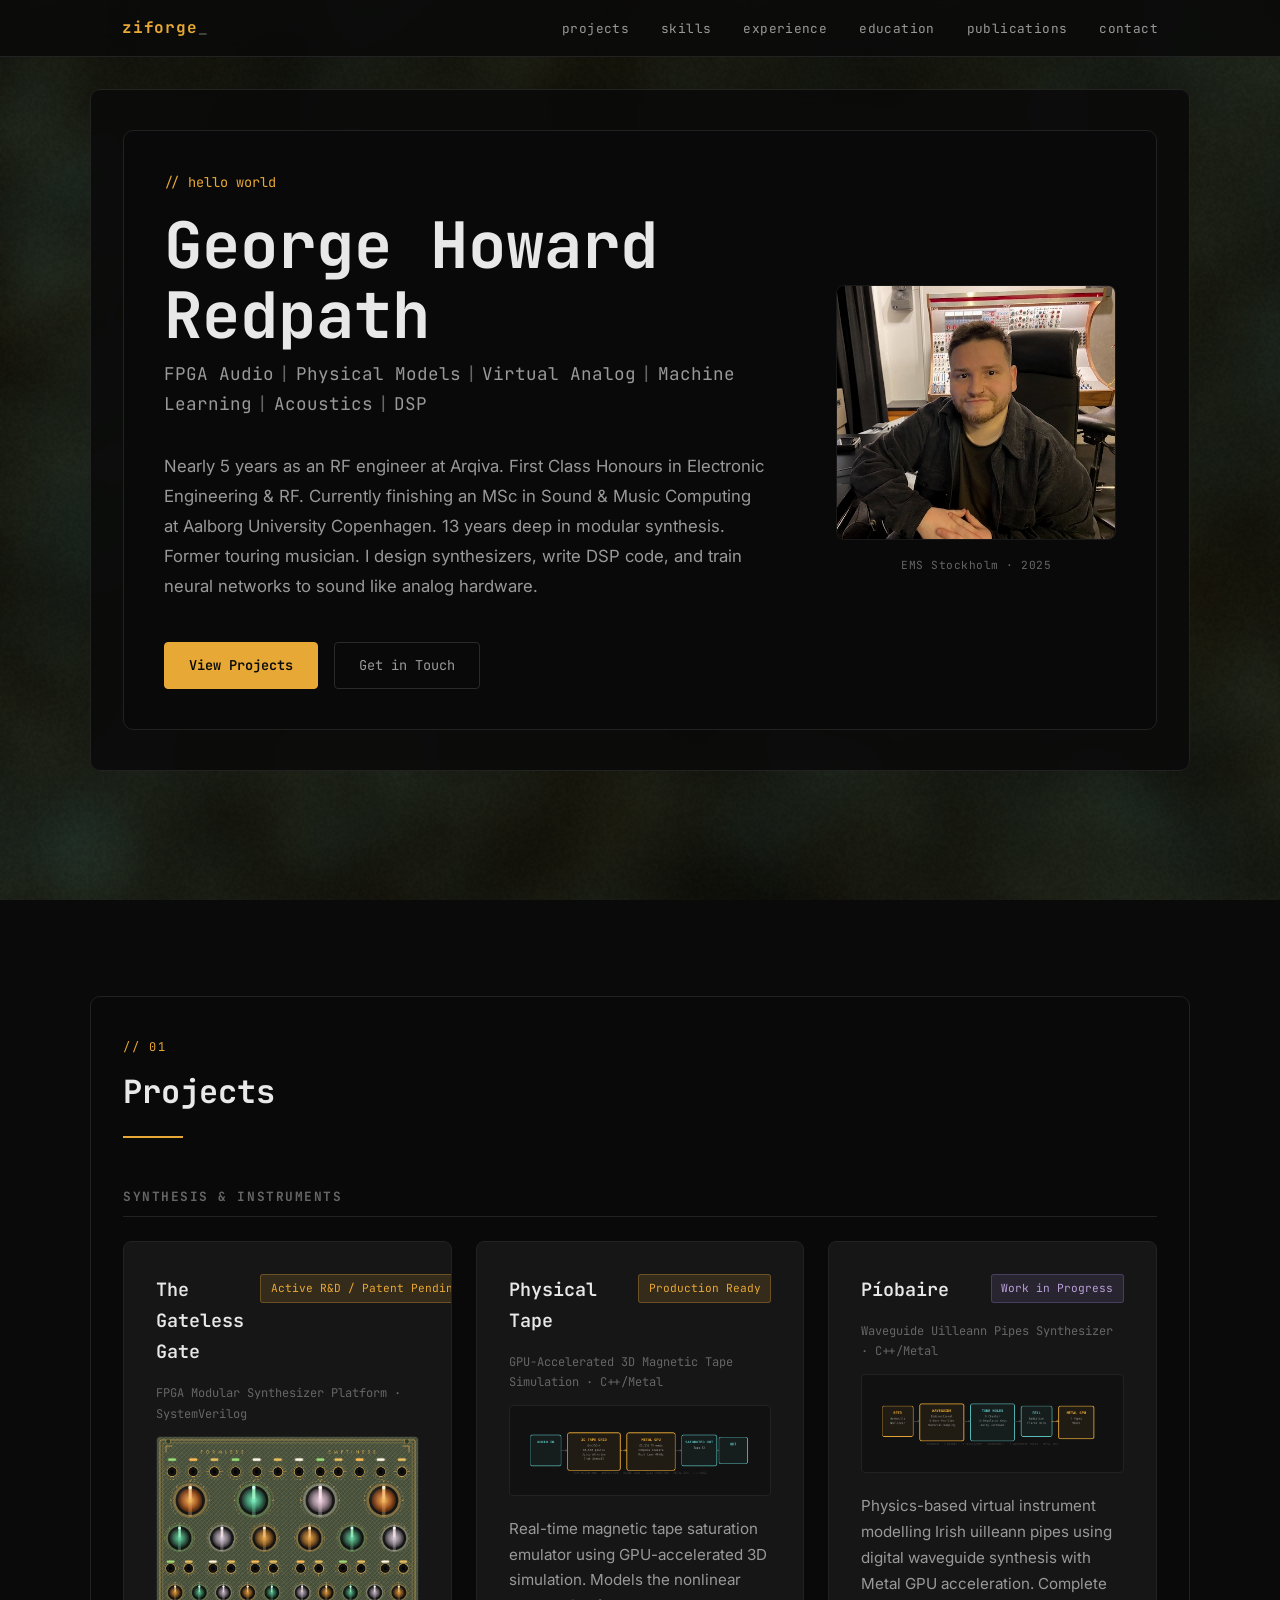
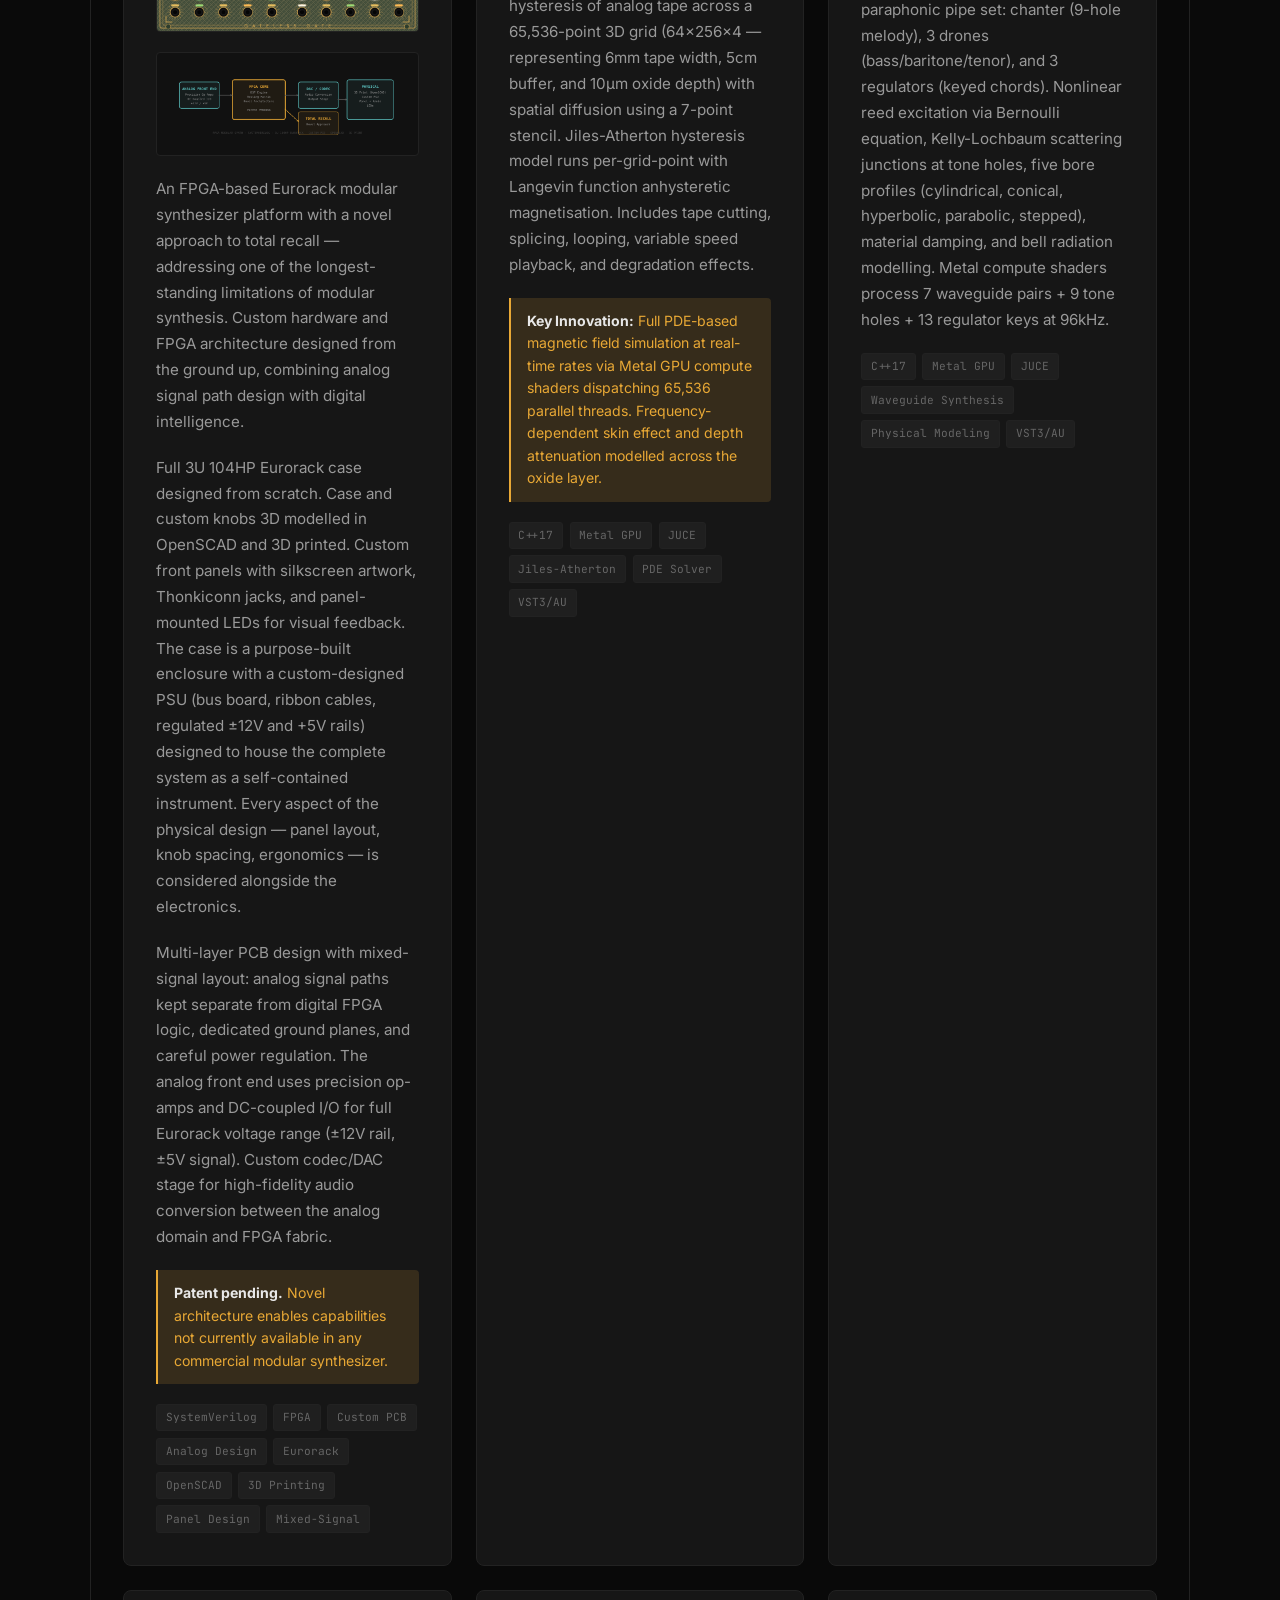
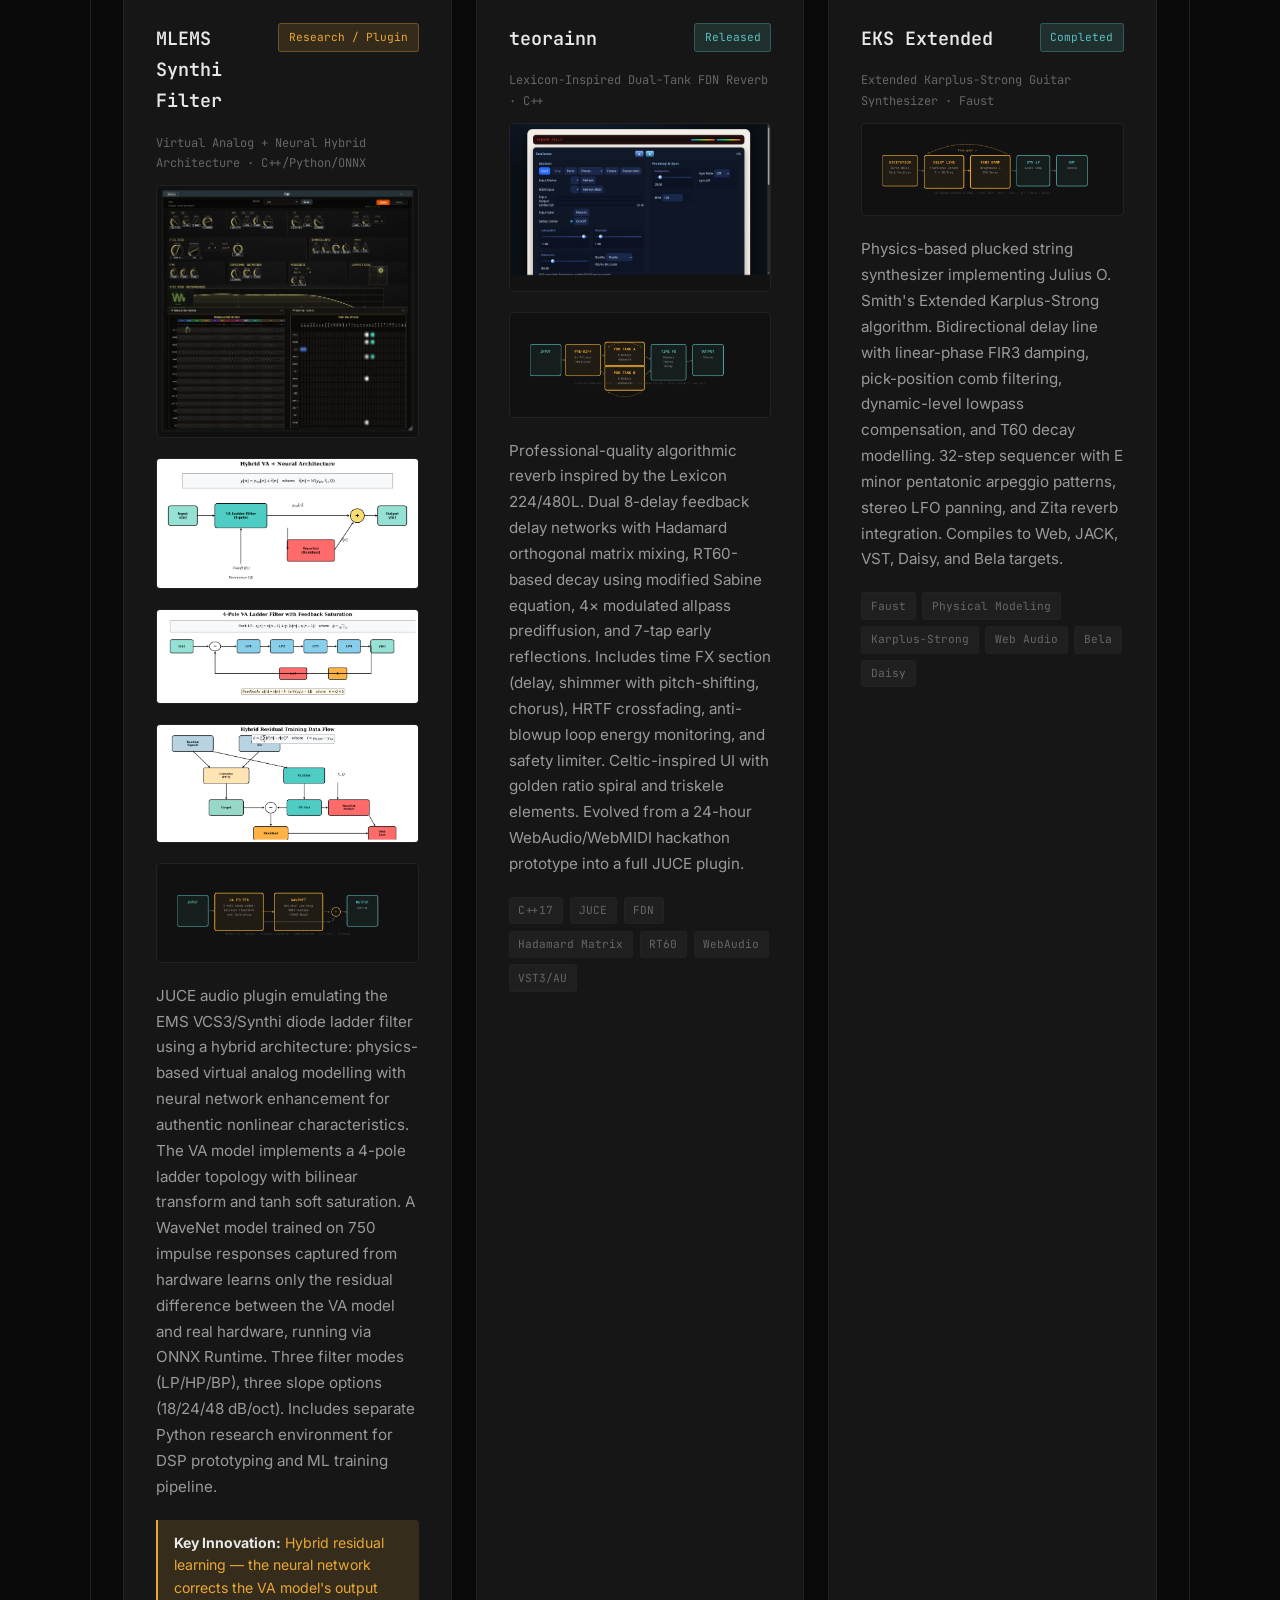
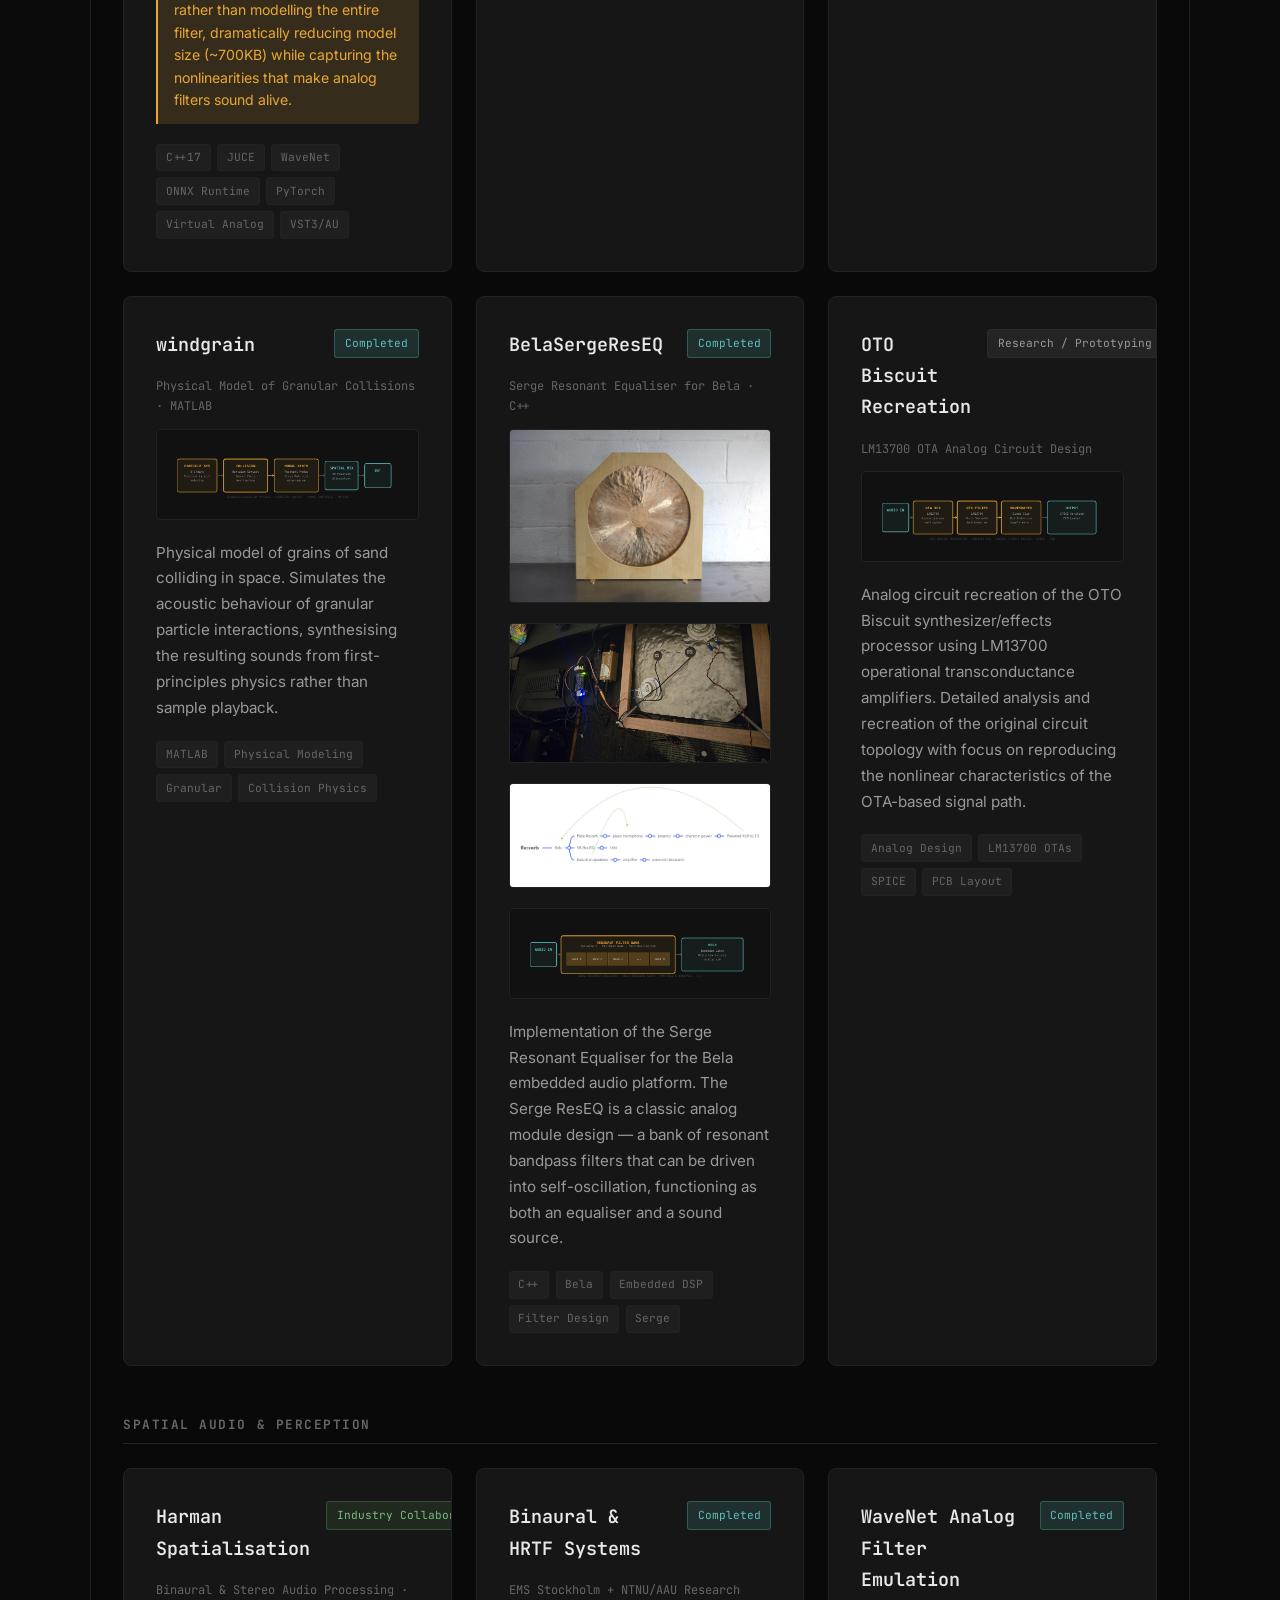
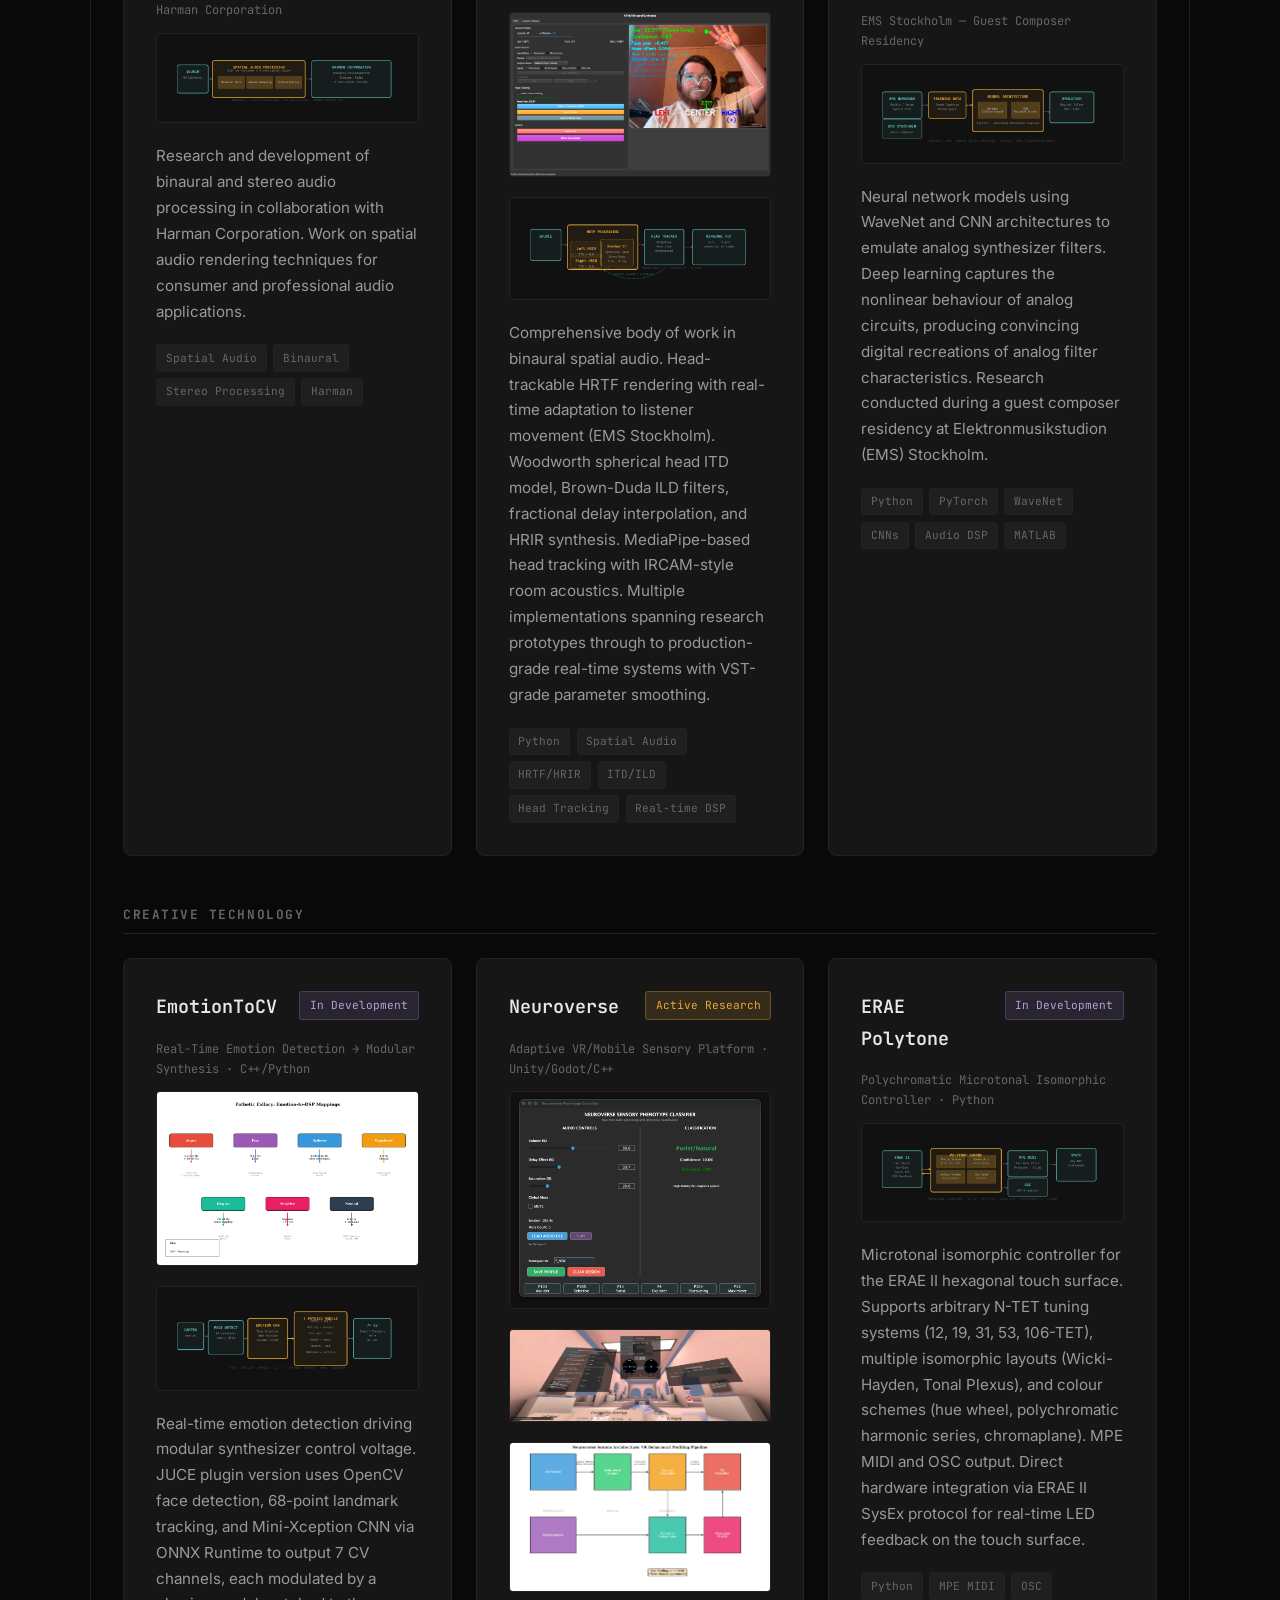
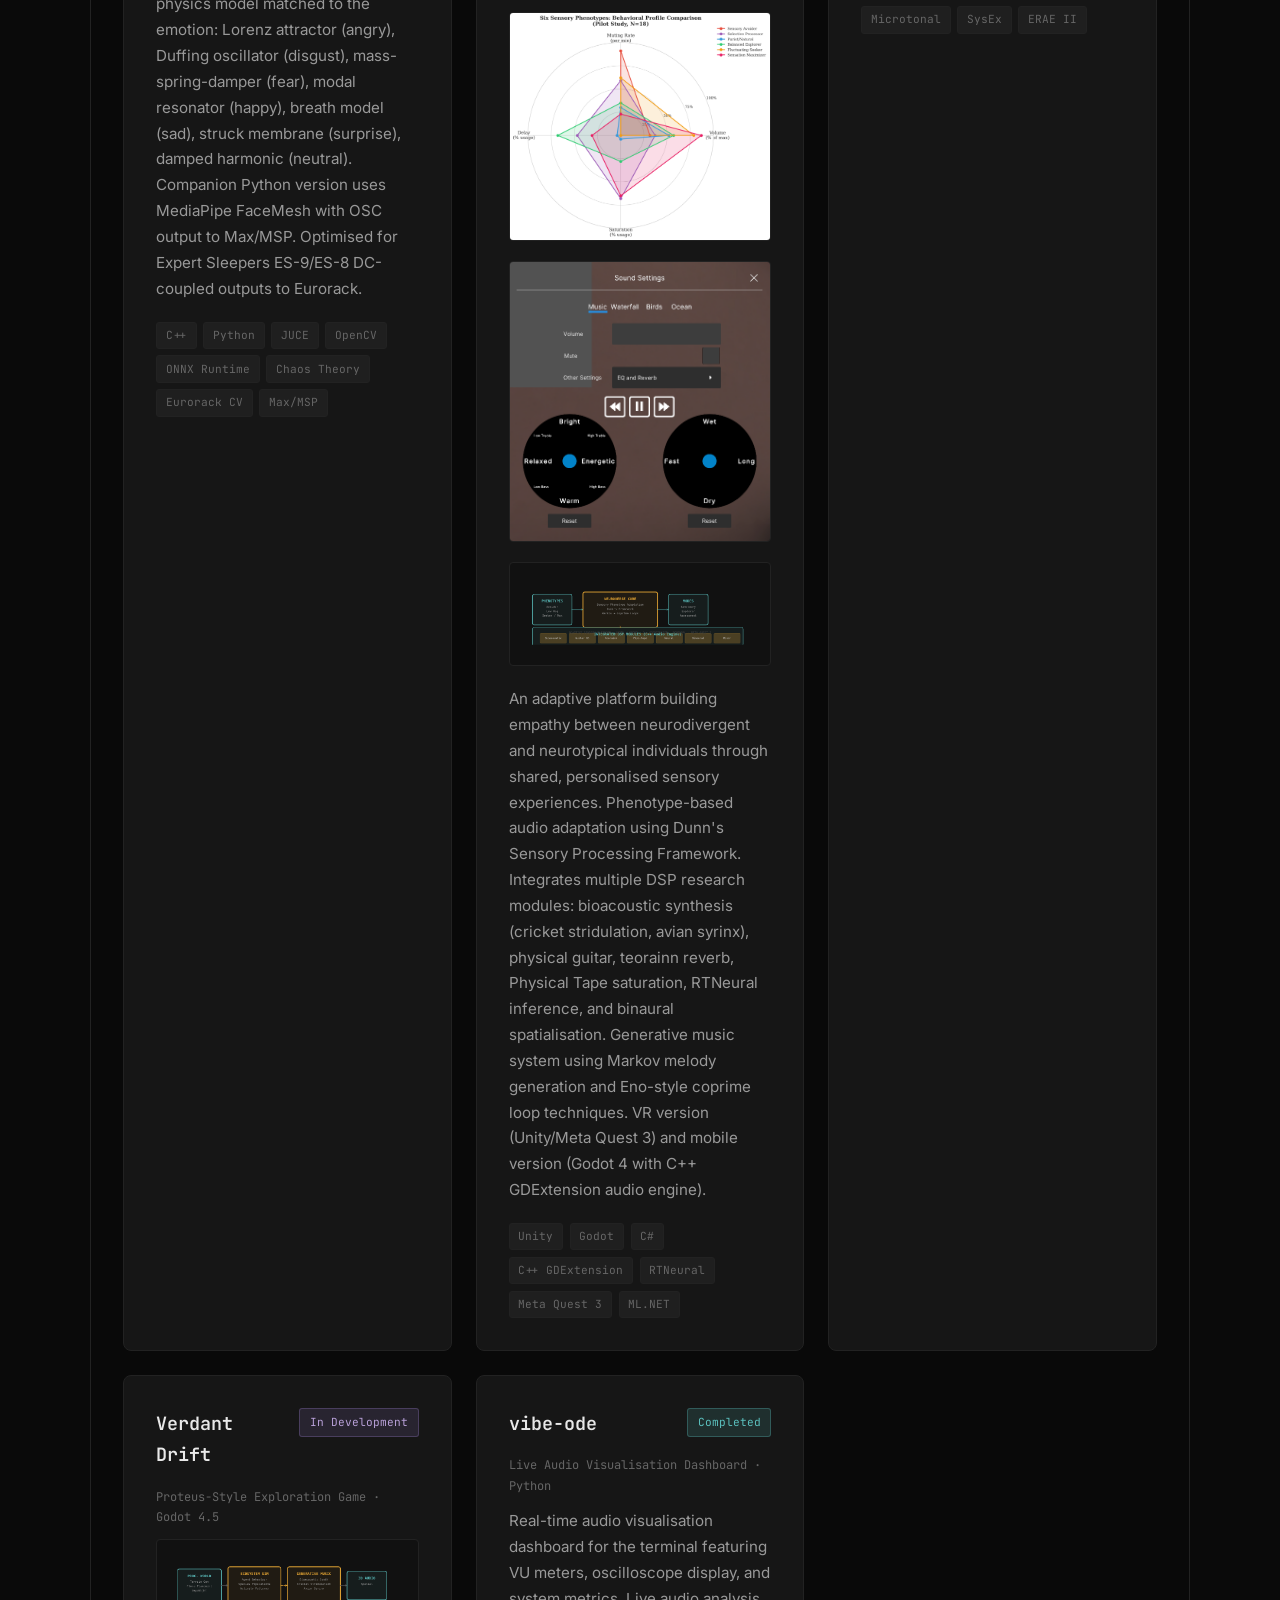
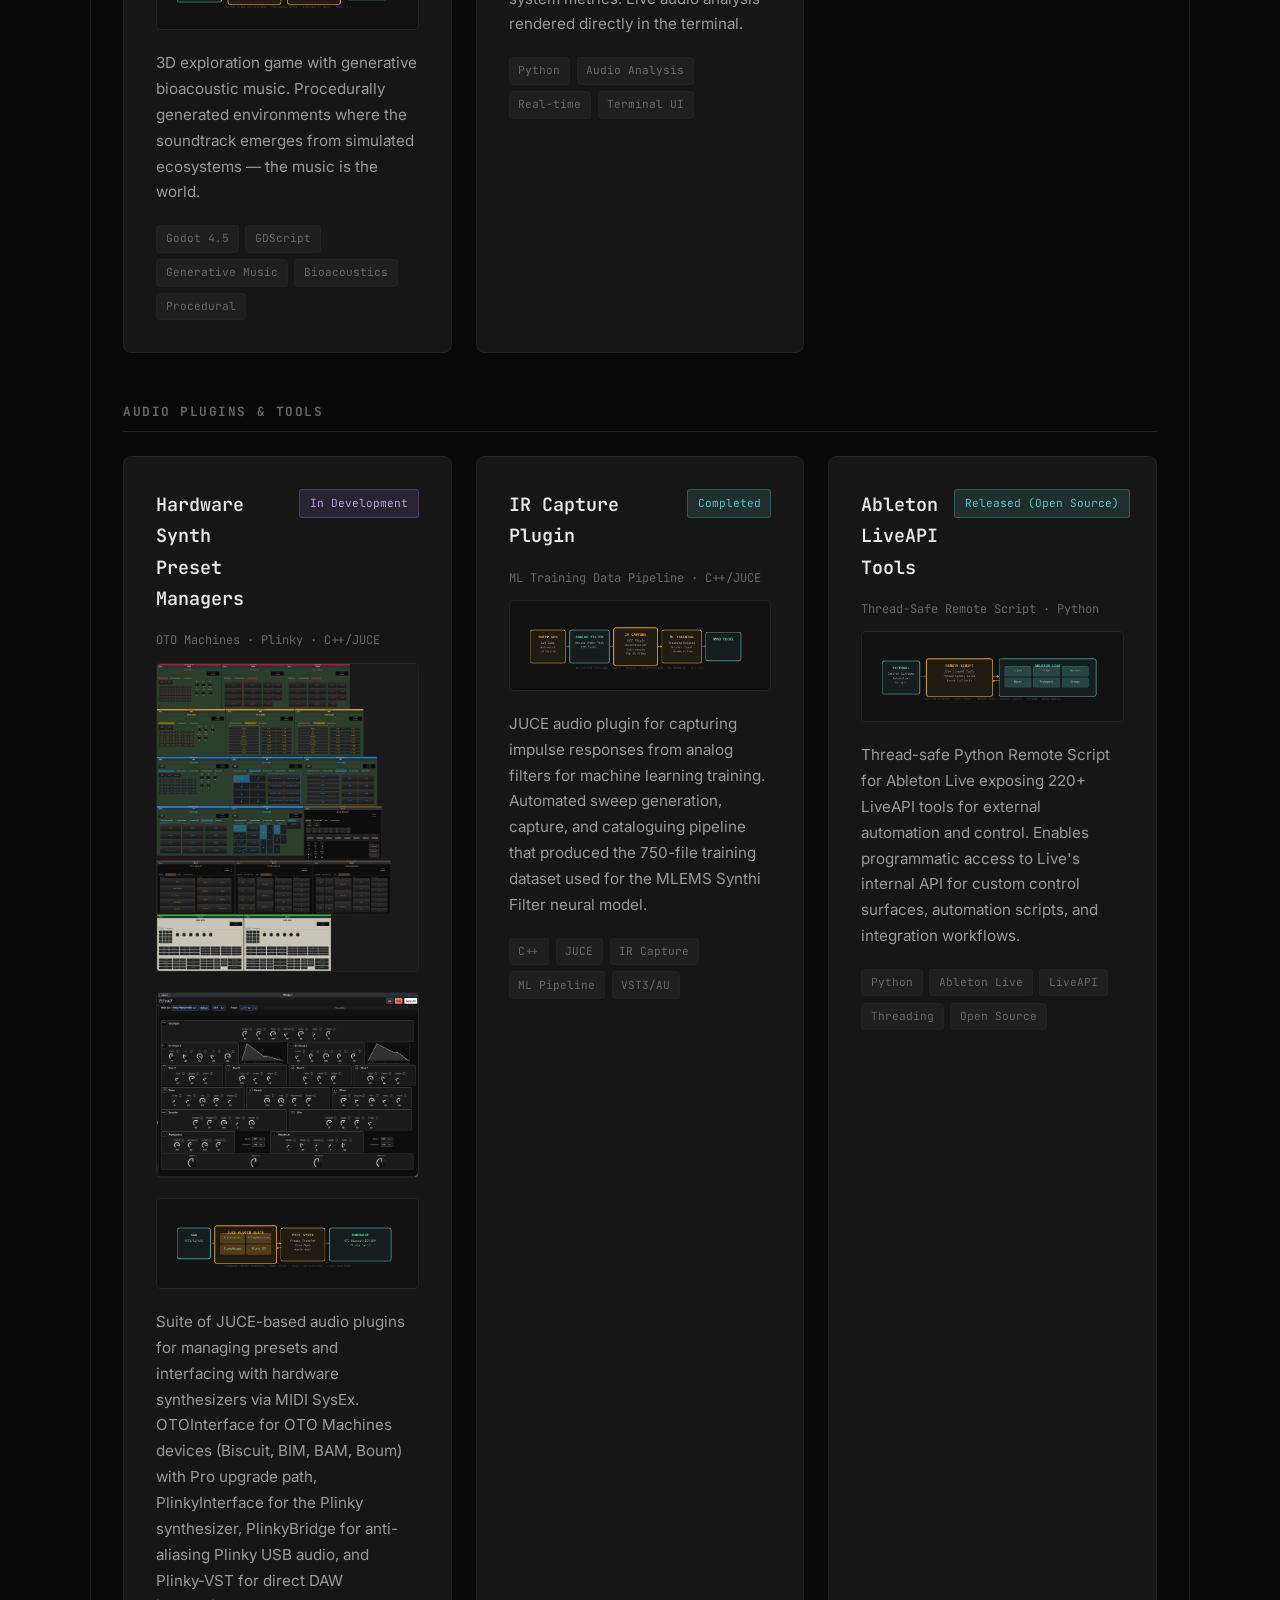
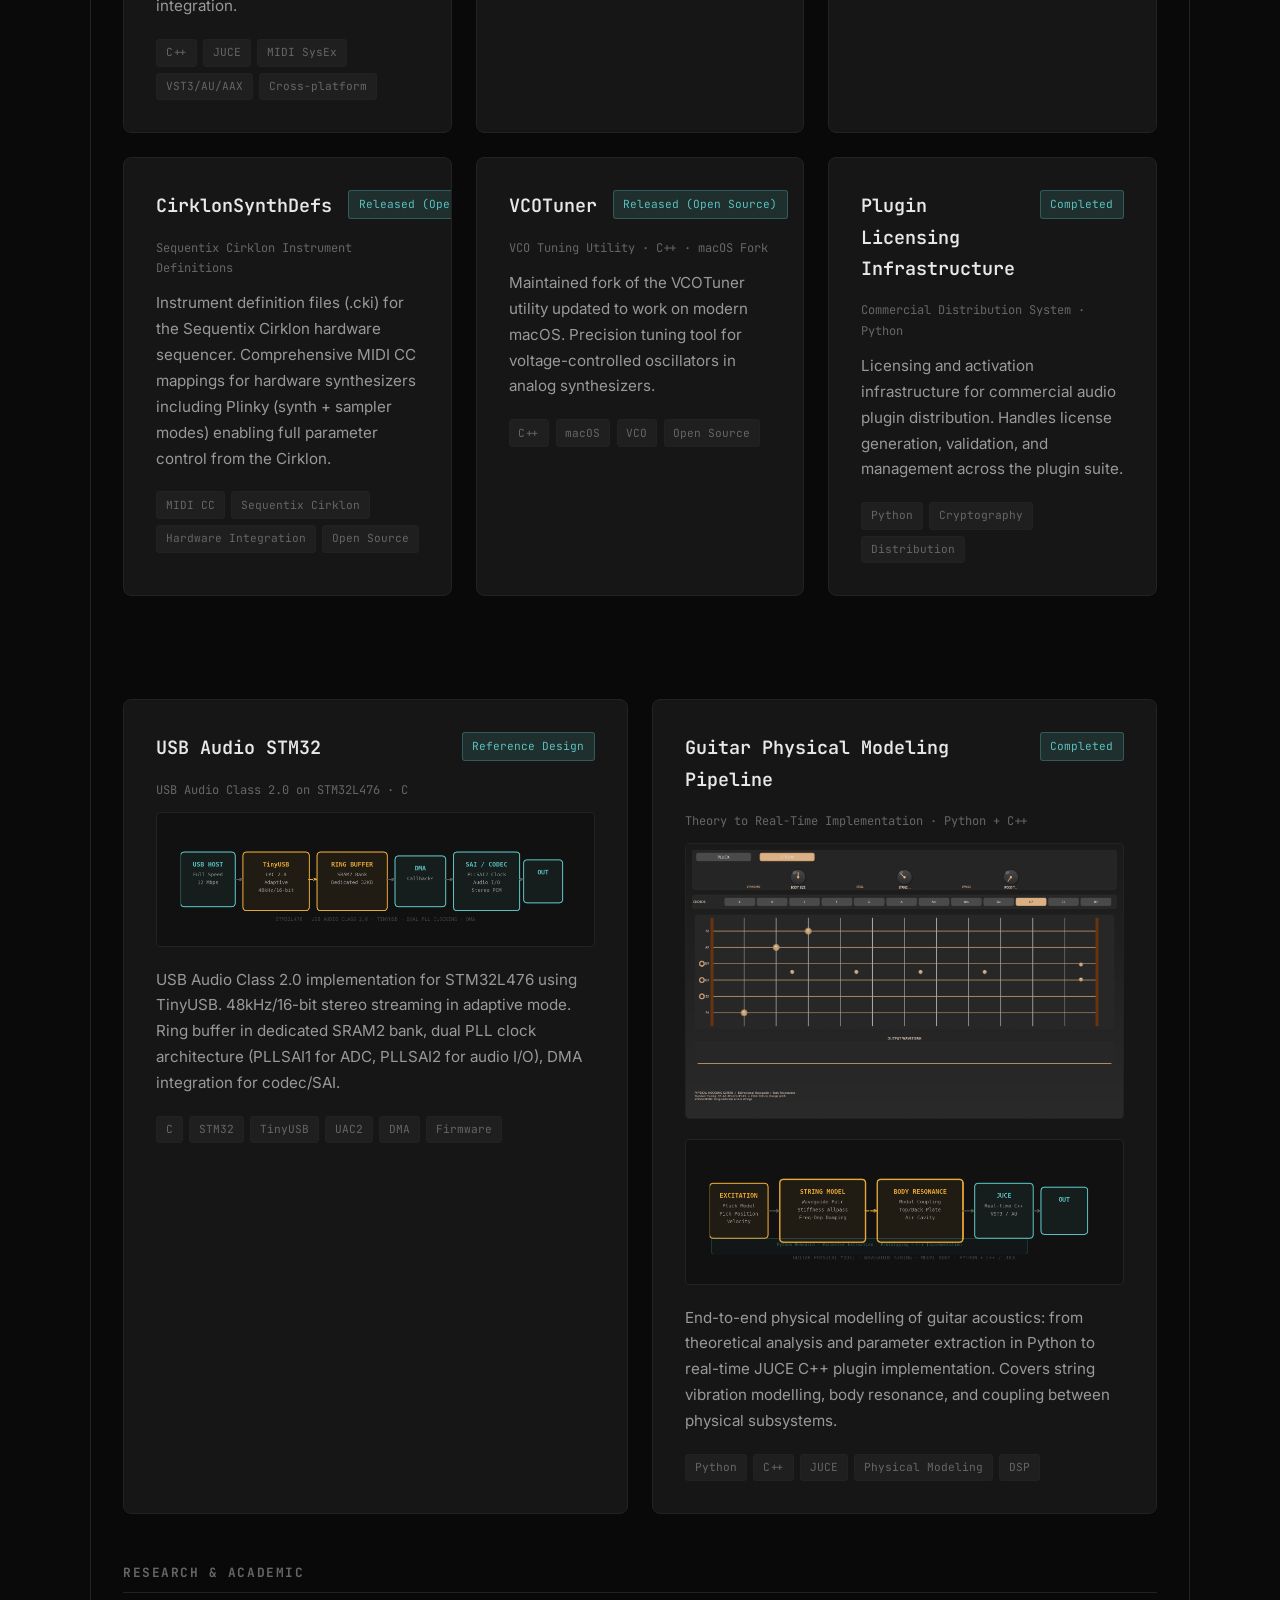
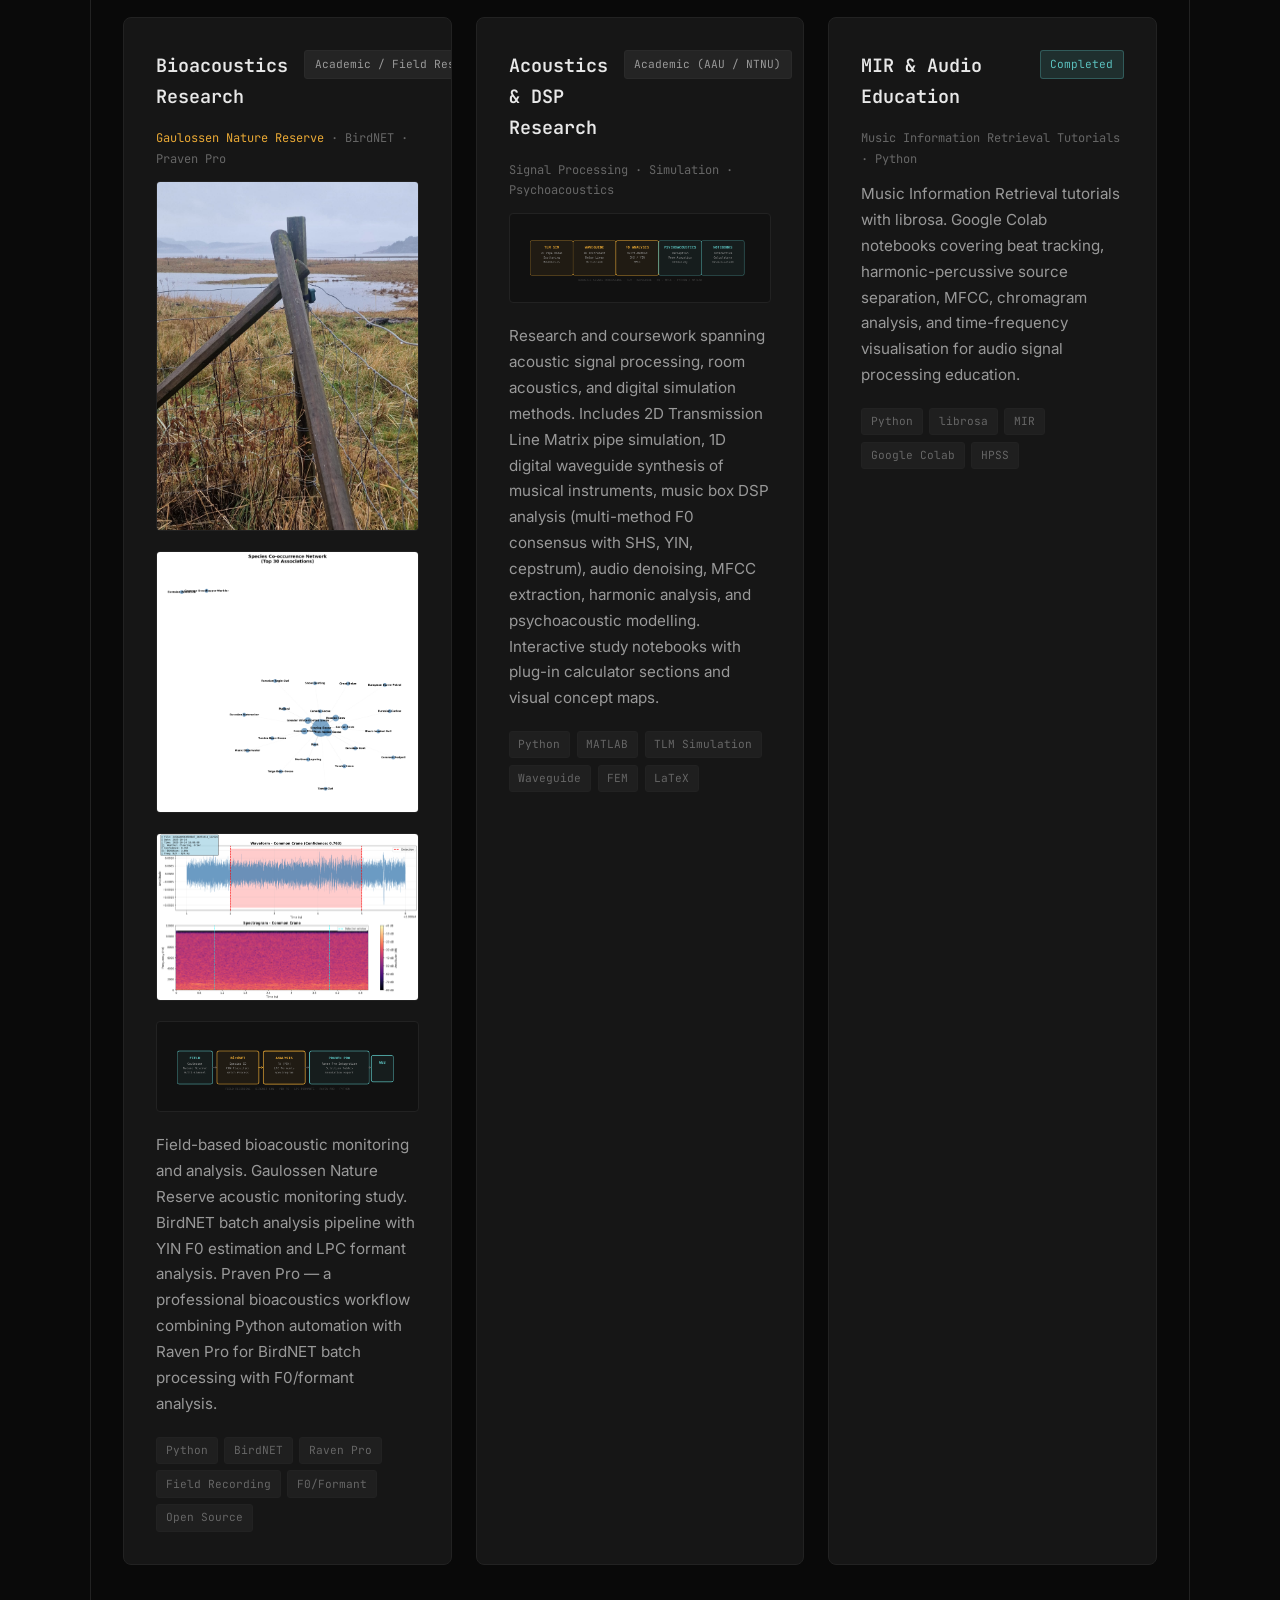
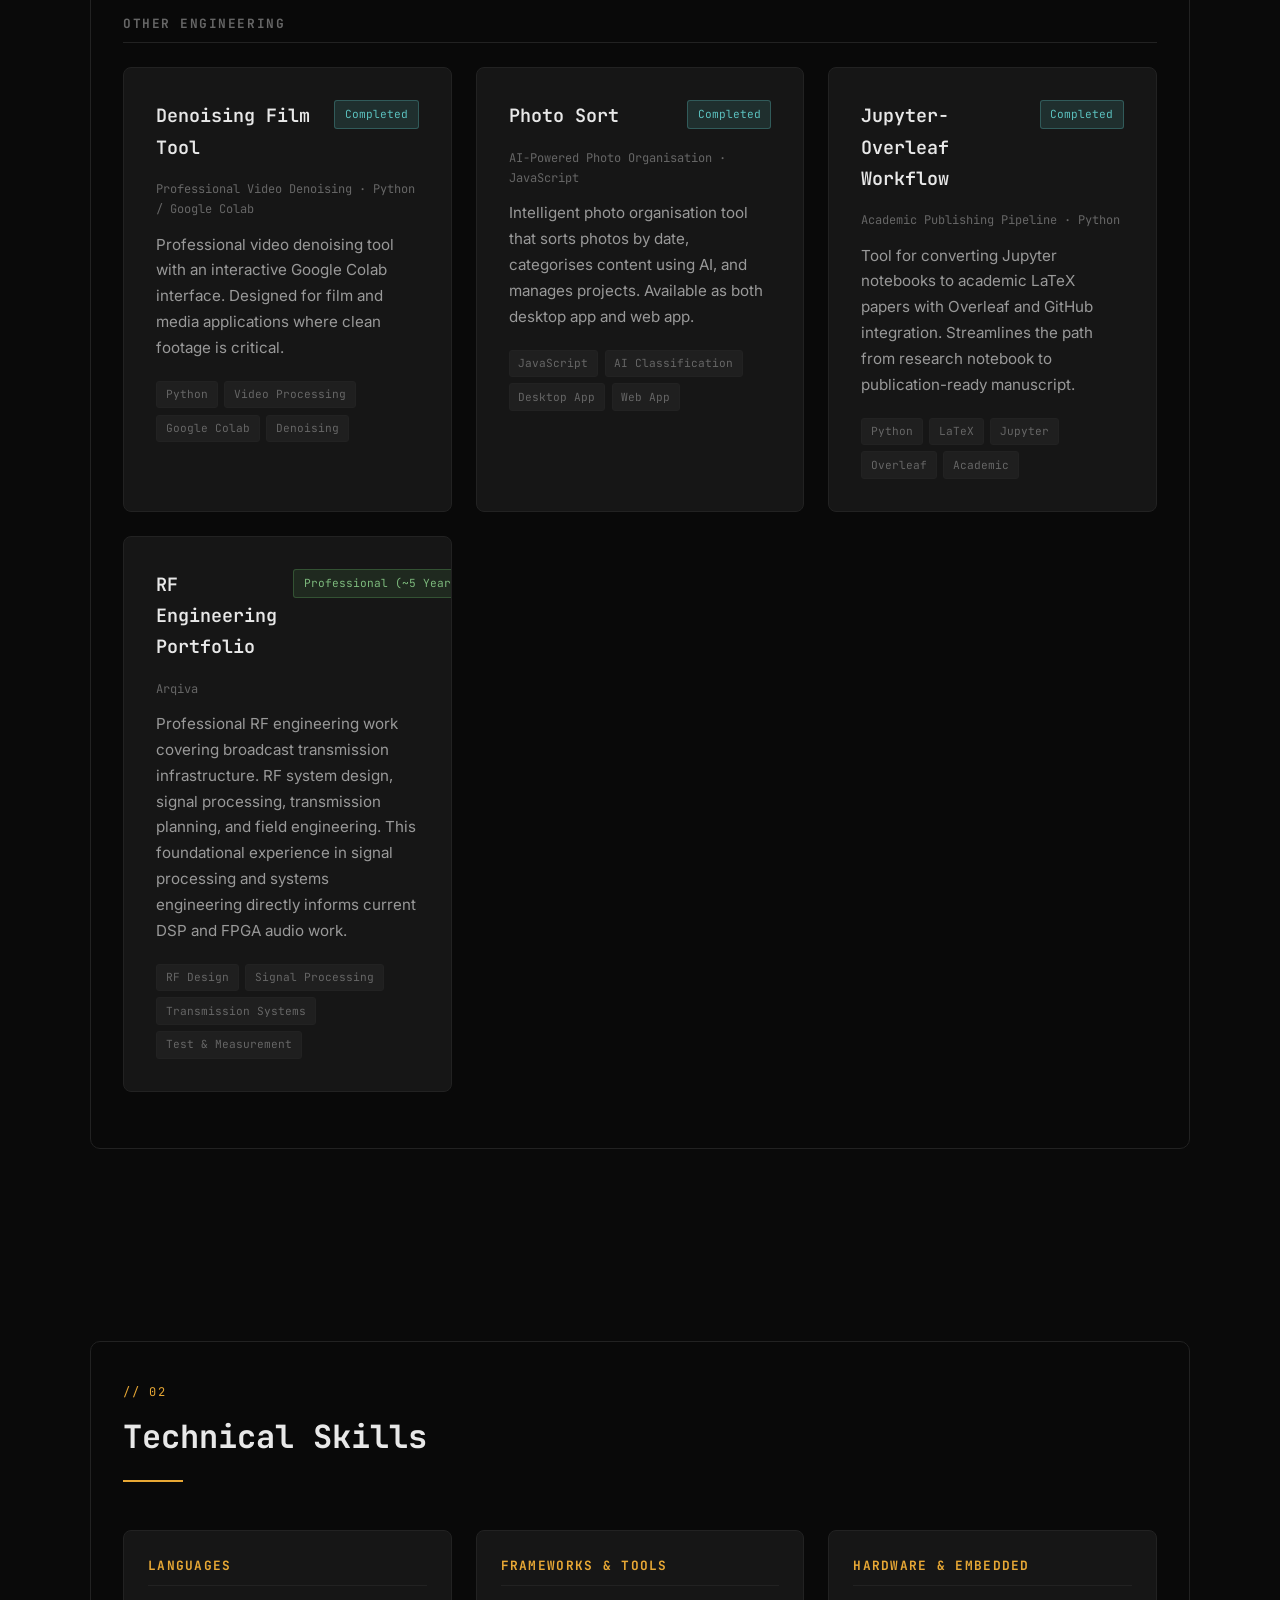
==== commit 46baeb4f: "Restore 7 missing Publications & Talks cards The live index.html only contained Fan + NIME entries; " ====
--- a/index.html
+++ b/index.html
@@ -1448,6 +1448,122 @@
           </div>
         </article>
 
+        <article class="project-card">
+          <div class="project-header">
+            <h3 class="project-title">EMS Stockholm &mdash; Invited DSP Talk</h3>
+            <span class="project-status status-completed">2026</span>
+          </div>
+          <p class="project-context">Elektronmusikstudion (EMS) Stockholm</p>
+          <p class="project-desc">
+            Invited talk and presentation on the virtual-analog modelling work conducted during
+            the residency, delivered to the studio&rsquo;s research-affiliated audience.
+            Re-invited summer 2026 to record an album.
+          </p>
+          <div class="project-tags">
+            <span class="tag">DSP</span>
+            <span class="tag">Virtual Analog</span>
+            <span class="tag">EMS Stockholm</span>
+          </div>
+        </article>
+
+        <article class="project-card">
+          <div class="project-header">
+            <h3 class="project-title">Rumtiden Stockholm &mdash; Neural-Network DSP</h3>
+            <span class="project-status status-completed">2026</span>
+          </div>
+          <p class="project-context">Rumtiden, Stockholm</p>
+          <p class="project-desc">
+            Invited presentation on neural-network DSP for audio applications &mdash; WaveNet /
+            TCN architectures, hybrid VA + neural pipelines, and embedded deployment paths.
+          </p>
+          <div class="project-tags">
+            <span class="tag">Neural Audio</span>
+            <span class="tag">DSP</span>
+            <span class="tag">Stockholm</span>
+          </div>
+        </article>
+
+        <article class="project-card">
+          <div class="project-header">
+            <h3 class="project-title">Superbooth Berlin &mdash; Invited Demonstrations (&times;&nbsp;3)</h3>
+            <span class="project-status status-completed">Berlin</span>
+          </div>
+          <p class="project-desc">
+            Three invited demonstrations of new music-technology hardware at the world&rsquo;s
+            largest annual modular-synthesis event.
+          </p>
+          <div class="project-tags">
+            <span class="tag">Superbooth</span>
+            <span class="tag">Music Technology</span>
+            <span class="tag">Hardware</span>
+          </div>
+        </article>
+
+        <article class="project-card">
+          <div class="project-header">
+            <h3 class="project-title">Embodme &mdash; ERAE Touch II Beta Tester</h3>
+            <span class="project-status status-active">Pre-Release</span>
+          </div>
+          <p class="project-context">Embodme &middot; pre-release hardware programme</p>
+          <p class="project-desc">
+            Selected beta tester for the Embodme ERAE Touch II music-technology controller;
+            pre-release SysEx-protocol exploration and integration feedback to the manufacturer.
+          </p>
+          <div class="project-tags">
+            <span class="tag">SysEx</span>
+            <span class="tag">MIDI</span>
+            <span class="tag">Hardware Controller</span>
+            <span class="tag">Embodme</span>
+          </div>
+        </article>
+
+        <article class="project-card">
+          <div class="project-header">
+            <h3 class="project-title">Dutch Modular Fest &mdash; Eindhoven</h3>
+            <span class="project-status status-completed">Eindhoven</span>
+          </div>
+          <p class="project-desc">
+            Invited demonstration at Dutch Modular Fest, Eindhoven.
+          </p>
+          <div class="project-tags">
+            <span class="tag">Modular Synth</span>
+            <span class="tag">Demonstration</span>
+          </div>
+        </article>
+
+        <article class="project-card">
+          <div class="project-header">
+            <h3 class="project-title">International Video-Synthesis Talk Series</h3>
+            <span class="project-status status-active">Ongoing</span>
+          </div>
+          <p class="project-desc">
+            Organiser and host of a bi-monthly international talk series covering modular
+            synthesis, live coding, and video synthesis &mdash; technical and creative
+            discussions across communities.
+          </p>
+          <div class="project-tags">
+            <span class="tag">Community</span>
+            <span class="tag">Video Synthesis</span>
+            <span class="tag">Live Coding</span>
+          </div>
+        </article>
+
+        <article class="project-card">
+          <div class="project-header">
+            <h3 class="project-title">Monome Norns / Softcut Meetup</h3>
+            <span class="project-status status-active">Ongoing</span>
+          </div>
+          <p class="project-desc">
+            Co-organiser of a weekly meetup for embedded Lua / SuperCollider music-app
+            development on the Monome Norns platform.
+          </p>
+          <div class="project-tags">
+            <span class="tag">Lua</span>
+            <span class="tag">SuperCollider</span>
+            <span class="tag">Monome Norns</span>
+          </div>
+        </article>
+
       </div>
     </div>
   </section>
--- a/style.css
+++ b/style.css
@@ -397,6 +397,7 @@
 /* --- Projects --- */
 .projects-grid {
   display: grid;
+  grid-template-columns: repeat(auto-fit, minmax(320px, 1fr));
   gap: 1.5rem;
   margin-bottom: 1rem;
 }
@@ -844,16 +845,23 @@
   transform: translateY(0);
 }
 
-/* Stagger children — each card gets individual reveal via JS */
+/* Stagger children — each card gets individual reveal via JS.
+   Safety: after 1.5s show everything regardless of observer state so cards
+   never get stuck invisible if IntersectionObserver misses a scroll event. */
 .reveal-children > * {
   opacity: 0;
   transform: translateY(15px);
   transition: opacity 0.5s ease, transform 0.5s ease;
+  animation: reveal-fallback 0s linear 1.5s forwards;
 }
 
 .reveal-children > .visible {
   opacity: 1;
   transform: translateY(0);
+}
+
+@keyframes reveal-fallback {
+  to { opacity: 1; transform: translateY(0); }
 }
 
 /* --- Responsive --- */
